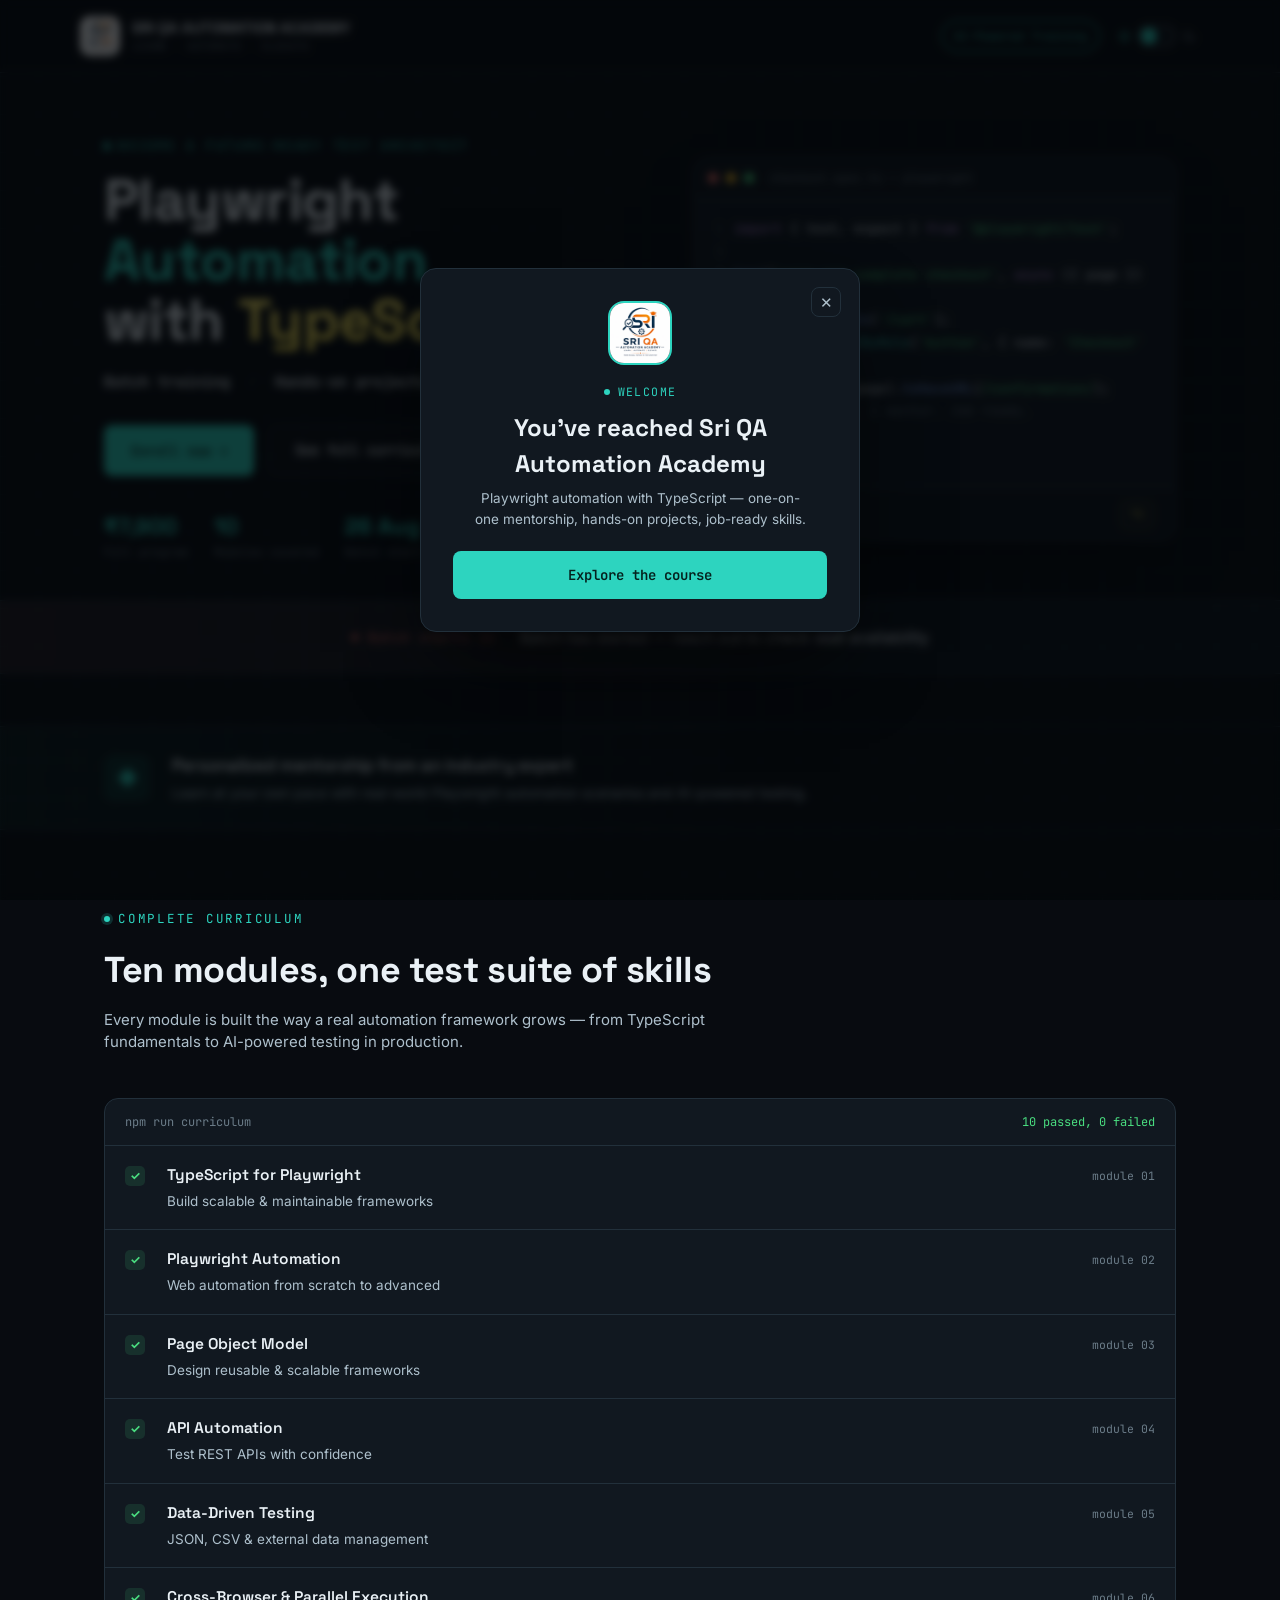
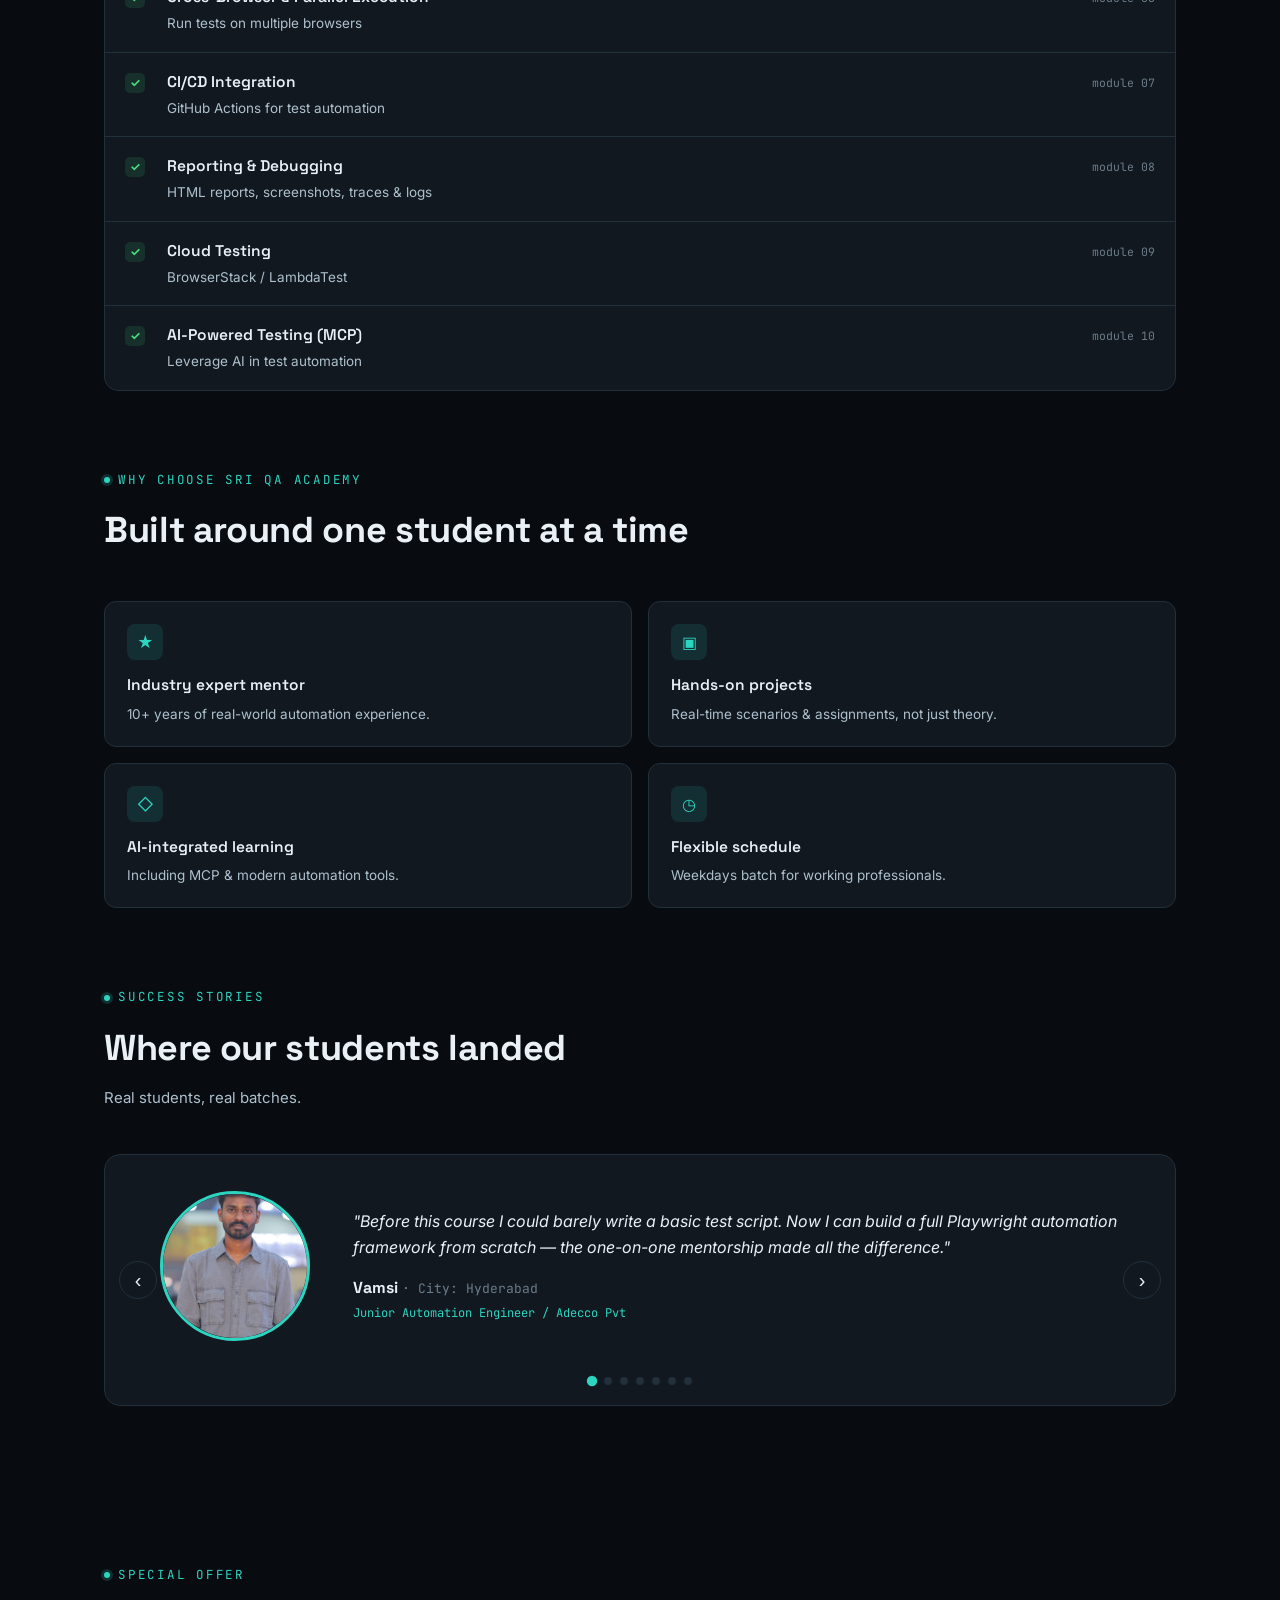
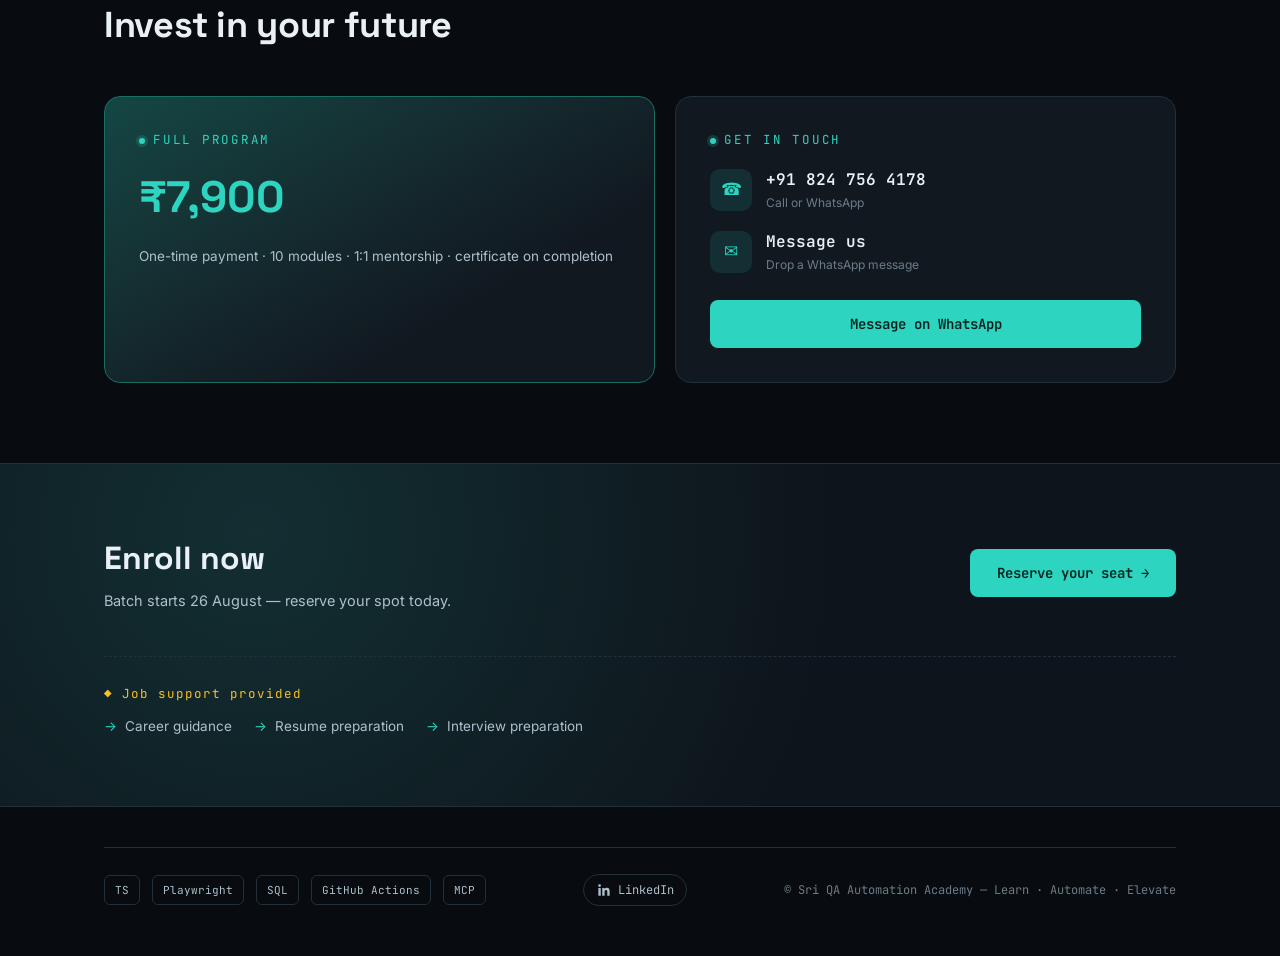
==== index.html @ 0fa4a37f "Add Google Analytics tracking script Added Google Analytics tracking code to index.html." ====
<!DOCTYPE html>
<html lang="en" data-theme="signal">
<head>
  <!-- Google tag (gtag.js) -->
<script async src="https://www.googletagmanager.com/gtag/js?id=AW-18395952386"></script>
<script>
  window.dataLayer = window.dataLayer || [];
  function gtag(){dataLayer.push(arguments);}
  gtag('js', new Date());

  gtag('config', 'AW-18395952386');
</script>
<meta charset="UTF-8">
<meta name="viewport" content="width=device-width, initial-scale=1.0">
<title>Playwright Automation with TypeScript — SRI QA Automation Academy</title>
<link rel="preconnect" href="https://fonts.googleapis.com">
<link rel="preconnect" href="https://fonts.gstatic.com" crossorigin>
<link href="https://fonts.googleapis.com/css2?family=Space+Grotesk:wght@500;600;700&family=Inter:wght@400;500;600;700&family=JetBrains+Mono:wght@400;500;600;700&display=swap" rel="stylesheet">
<link rel="stylesheet" href="style.css">
</head>
<body>

<header>
  <nav class="nav wrap" style="max-width:1120px;padding-left:0;padding-right:0;">
    <div class="brand">
      <img src="SRIQA.jpg" alt="Sri QA Automation Academy" class="brand-mark">
      <div>
        <div class="brand-name">SRI QA AUTOMATION ACADEMY</div>
        <div class="brand-tag">LEARN · AUTOMATE · ELEVATE</div>
      </div>
    </div>
    <div class="nav-right">
      <div class="nav-badges">
        <span class="pill on">AI-Powered Training</span>
      </div>
      <button class="theme-toggle" id="themeToggle" aria-label="Switch to light theme" aria-pressed="false">
        <span class="tt-icon tt-sun" aria-hidden="true">
          <svg width="13" height="13" viewBox="0 0 24 24" fill="none" stroke="currentColor" stroke-width="2" stroke-linecap="round"><circle cx="12" cy="12" r="4"/><path d="M12 2v2M12 20v2M4.9 4.9l1.4 1.4M17.7 17.7l1.4 1.4M2 12h2M20 12h2M4.9 19.1l1.4-1.4M17.7 6.3l1.4-1.4"/></svg>
        </span>
        <span class="tt-track"><span class="tt-knob"></span></span>
        <span class="tt-icon tt-moon" aria-hidden="true">
          <svg width="13" height="13" viewBox="0 0 24 24" fill="none" stroke="currentColor" stroke-width="2" stroke-linecap="round" stroke-linejoin="round"><path d="M21 12.79A9 9 0 1 1 11.21 3 7 7 0 0 0 21 12.79z"/></svg>
        </span>
      </button>
    </div>
  </nav>
</header>

<section class="hero">
  <div class="wrap hero-grid">
    <div class="hero-anim">
      <div class="eyebrow">Become a future-ready test architect</div>
      <h1>
        Playwright<br>
        <span class="l2">Automation</span><br>
        <span class="l3">with <span>TypeScript</span></span>
      </h1>
      <div class="hero-sub">
        <b>Batch training</b><span class="sep">/</span>
        <b>Hands-on projects</b><span class="sep">/</span>
        <b>Job ready skills</b>
      </div>
      <div class="hero-cta">
        <button class="btn btn-primary js-enroll-btn">Enroll now →</button>
        <a href="#curriculum" class="btn btn-ghost">See full curriculum</a>
      </div>
      <div class="trust-row">
        <div><span class="num">₹7,900</span><span class="lbl">Full program</span></div>
        <div><span class="num">10</span><span class="lbl">Modules covered</span></div>
        <div><span class="num">26 Aug</span><span class="lbl">Batch start date</span></div>
      </div>
    </div>

    <div class="terminal terminal-anim">
      <div class="term-bar">
        <span class="dot r"></span><span class="dot y"></span><span class="dot g"></span>
        <span class="term-title">checkout.spec.ts — playwright</span>
      </div>
      <div class="term-body">
<div><span class="ln-num">1</span><span class="c-kw">import</span> { <span class="c-var">test</span>, <span class="c-var">expect</span> } <span class="c-kw">from</span> <span class="c-str">'@playwright/test'</span>;</div>
<div><span class="ln-num">2</span></div>
<div><span class="ln-num">3</span><span class="c-fn">test</span>(<span class="c-str">'user can complete checkout'</span>, <span class="c-kw">async</span> ({ <span class="c-var">page</span> }) <span class="c-kw">=&gt;</span> {</div>
<div><span class="ln-num">4</span>&nbsp;&nbsp;<span class="c-kw">await</span> <span class="c-var">page</span>.<span class="c-fn">goto</span>(<span class="c-str">'/cart'</span>);</div>
<div><span class="ln-num">5</span>&nbsp;&nbsp;<span class="c-kw">await</span> <span class="c-var">page</span>.<span class="c-prop">getByRole</span>(<span class="c-str">'button'</span>, { <span class="c-var">name</span>: <span class="c-str">'Checkout'</span> }).<span class="c-fn">click</span>();</div>
<div><span class="ln-num">6</span>&nbsp;&nbsp;<span class="c-kw">await</span> <span class="c-fn">expect</span>(<span class="c-var">page</span>).<span class="c-fn">toHaveURL</span>(<span class="c-str">/confirmation/</span>);</div>
<div><span class="ln-num">7</span>&nbsp;&nbsp;<span class="c-com">// 10 modules. 1 mentor. Job ready.</span></div>
<div><span class="ln-num">8</span>}<span class="caret"></span></div>
      </div>
      <div class="term-footer">
        <span class="status">3 passed (1.2s)</span>
        <span class="badge-js">TS</span>
      </div>
    </div>
  </div>
</section>

<div class="countdown-strip">
  <div class="wrap countdown-inner">
    <div class="countdown-label">◆ Batch starts in</div>
    <div class="countdown-timer" id="countdownTimer">
      <div class="cd-unit"><span class="cd-num" id="cdDays">00</span><span class="cd-lbl">Days</span></div>
      <span class="cd-colon">:</span>
      <div class="cd-unit"><span class="cd-num" id="cdHours">00</span><span class="cd-lbl">Hours</span></div>
      <span class="cd-colon">:</span>
      <div class="cd-unit"><span class="cd-num" id="cdMinutes">00</span><span class="cd-lbl">Minutes</span></div>
      <span class="cd-colon">:</span>
      <div class="cd-unit"><span class="cd-num" id="cdSeconds">00</span><span class="cd-lbl">Seconds</span></div>
    </div>
  </div>
</div>

<div class="strip">
  <div class="wrap">
    <div class="strip-icon">◆</div>
    <div>
      <h3>Personalized mentorship from an industry expert</h3>
      <p>Learn at your own pace with real-world Playwright automation scenarios and AI-powered testing.</p>
    </div>
  </div>
</div>

<section class="sec" id="curriculum">
  <div class="wrap">
    <div class="sec-head reveal">
      <div class="eyebrow">Complete curriculum</div>
      <h2>Ten modules, one test suite of skills</h2>
      <p>Every module is built the way a real automation framework grows — from TypeScript fundamentals to AI-powered testing in production.</p>
    </div>

    <div class="runner reveal">
      <div class="runner-head">
        <span>npm run curriculum</span>
        <span class="r-pass">10 passed, 0 failed</span>
      </div>

      <div class="reveal-stagger reveal">
      <div class="test-row"><div class="test-check">✓</div><div><div class="test-name">TypeScript for Playwright</div><div class="test-desc">Build scalable & maintainable frameworks</div></div><div class="test-time">module 01</div></div>
      <div class="test-row"><div class="test-check">✓</div><div><div class="test-name">Playwright Automation</div><div class="test-desc">Web automation from scratch to advanced</div></div><div class="test-time">module 02</div></div>
      <div class="test-row"><div class="test-check">✓</div><div><div class="test-name">Page Object Model</div><div class="test-desc">Design reusable & scalable frameworks</div></div><div class="test-time">module 03</div></div>
      <div class="test-row"><div class="test-check">✓</div><div><div class="test-name">API Automation</div><div class="test-desc">Test REST APIs with confidence</div></div><div class="test-time">module 04</div></div>
      <div class="test-row"><div class="test-check">✓</div><div><div class="test-name">Data-Driven Testing</div><div class="test-desc">JSON, CSV & external data management</div></div><div class="test-time">module 05</div></div>
      <div class="test-row"><div class="test-check">✓</div><div><div class="test-name">Cross-Browser & Parallel Execution</div><div class="test-desc">Run tests on multiple browsers</div></div><div class="test-time">module 06</div></div>
      <div class="test-row"><div class="test-check">✓</div><div><div class="test-name">CI/CD Integration</div><div class="test-desc">GitHub Actions for test automation</div></div><div class="test-time">module 07</div></div>
      <div class="test-row"><div class="test-check">✓</div><div><div class="test-name">Reporting & Debugging</div><div class="test-desc">HTML reports, screenshots, traces & logs</div></div><div class="test-time">module 08</div></div>
      <div class="test-row"><div class="test-check">✓</div><div><div class="test-name">Cloud Testing</div><div class="test-desc">BrowserStack / LambdaTest</div></div><div class="test-time">module 09</div></div>
      <div class="test-row"><div class="test-check">✓</div><div><div class="test-name">AI-Powered Testing (MCP)</div><div class="test-desc">Leverage AI in test automation</div></div><div class="test-time">module 10</div></div>
      </div>
    </div>
  </div>
</section>

<section class="sec" style="padding-top:0;">
  <div class="wrap">
    <div class="sec-head reveal">
      <div class="eyebrow">Why choose Sri QA Academy</div>
      <h2>Built around one student at a time</h2>
    </div>
    <div class="feat-grid reveal-stagger reveal">
      <div class="feat-card"><div class="fi">★</div><h4>Industry expert mentor</h4><p>10+ years of real-world automation experience.</p></div>
      <div class="feat-card"><div class="fi">▣</div><h4>Hands-on projects</h4><p>Real-time scenarios &amp; assignments, not just theory.</p></div>
      <div class="feat-card"><div class="fi">◇</div><h4>AI-integrated learning</h4><p>Including MCP &amp; modern automation tools.</p></div>
      <div class="feat-card"><div class="fi">◷</div><h4>Flexible schedule</h4><p>Weekdays batch for working professionals.</p></div>
    </div>
  </div>
</section>

<section class="sec" id="stories" style="padding-top:0;">
  <div class="wrap">
    <div class="sec-head reveal">
      <div class="eyebrow">Success stories</div>
      <h2>Where our students landed</h2>
      <p>Real students, real batches.</p>
    </div>

    <div class="carousel reveal" aria-roledescription="carousel">
      <div class="carousel-track" id="carouselTrack">

        <div class="carousel-slide">
          <div class="story-photo"><img src="student-bala.jpg" alt="Student photo"></div>
          <div class="story-body">
            <p class="story-quote">"Before this course I could barely write a basic test script. Now I can build a full Playwright automation framework from scratch — the one-on-one mentorship made all the difference."</p>
            <div class="story-name">Vamsi <span class="story-loc">· City: Hyderabad</span></div>
            <div class="story-role">Junior Automation Engineer / Adecco Pvt</div>
          </div>
        </div>

        <div class="carousel-slide">
          <div class="story-photo"><img src="student-2.jpg" alt="Student photo"></div>
          <div class="story-body">
            <p class="story-quote">"I came in with zero coding background and was honestly nervous. The hands-on projects and constant feedback helped me actually understand automation, not just memorize syntax."</p>
            <div class="story-name">Indu Priya <span class="story-loc">· City: Suryapet</span></div>
            <div class="story-role">SQL Developer / Infosys</div>
          </div>
        </div>

        <div class="carousel-slide">
          <div class="story-photo"><img src="student.Ganesh.jpeg" alt="Student photo"></div>
          <div class="story-body">
            <p class="story-quote">"The mock interviews and resume feedback gave me the confidence to actually apply for QA roles. I finally felt ready to talk about automation in an interview."</p>
            <div class="story-name">Ganesh <span class="story-loc">· City: Hyderabad</span></div>
            <div class="story-role">Test Engineer / Wipro</div>
          </div>
        </div>

         <div class="carousel-slide">
          <div class="story-photo"><img src="Abhi.jpeg" alt="Student photo"></div>
          <div class="story-body">
            <p class="story-quote">"I was switching careers from manual testing and honestly didn't know if I could pick up coding. Twelve — sorry, ten weeks later I was writing my own Playwright test suites from scratch"</p>
            <div class="story-name">Abhishake<span class="story-loc">· City: Hyderabad</span></div>
            <div class="story-role">Associate Engineer / Cognizant</div>
          </div>
        </div>

        <div class="carousel-slide">
          <div class="story-photo"><img src="sruthi-new.jpeg" alt="Student photo"></div>
          <div class="story-body">
            <p class="story-quote">"Even though it's a batch, it never felt crowded. Every question I had during class got answered properly before we moved on."</p>
            <div class="story-name">Sruthi <span class="story-loc">· City: Khammam</span></div>
            <div class="story-role">AI Engineer / Infosys</div>
          </div>
        </div>

        <div class="carousel-slide">
          <div class="story-photo"><img src="student-sai.jpg" alt="Student photo"></div>
          <div class="story-body">
            <p class="story-quote">"The TypeScript and API automation modules were exactly what I needed. Having direct access to a mentor who'd actually worked in the industry made this worth every rupee."</p>
            <div class="story-name">Sai Ram Reddy <span class="story-loc">· City: Hyderabad</span></div>
            <div class="story-role">QA Engineer / Rezolve.ai</div>
          </div>
        </div>

        <div class="carousel-slide">
          <div class="story-photo"><img src="student-navaz.jpg" alt="Student photo"></div>
          <div class="story-body">
            <p class="story-quote">"I loved how personal the training felt. Real projects, real feedback, and a mentor who explained the 'why' behind every automation pattern — not just the 'how'."</p>
            <div class="story-name">Navaz Ahmed <span class="story-loc">· City: Khammam</span></div>
            <div class="story-role">Test Engineer / Wipro</div>
          </div>
        </div>

      </div>

      <button class="carousel-arrow carousel-prev" id="carouselPrev" aria-label="Previous story">‹</button>
      <button class="carousel-arrow carousel-next" id="carouselNext" aria-label="Next story">›</button>

      <div class="carousel-dots" id="carouselDots"></div>
    </div>
  </div>
</section>

<section class="sec" id="enroll">
  <div class="wrap">
    <div class="sec-head reveal">
      <div class="eyebrow">Special offer</div>
      <h2>Invest in your future</h2>
    </div>
    <div class="price-wrap reveal">
      <div class="price-card price-card-flat">
        <div class="eyebrow" style="margin-bottom:0;">Full program</div>
        <div class="price-tag">
          <span class="price-new">₹7,900</span>
        </div>
        <p class="foot">One-time payment · 10 modules · 1:1 mentorship · certificate on completion</p>
      </div>
      <div class="contact-card">
        <div>
          <div class="eyebrow" style="margin-bottom:0;">Get in touch</div>
          <div class="contact-line">
            <div class="contact-ic">☎</div>
            <div><div class="num">+91 824 756 4178</div><div class="cap">Call or WhatsApp</div></div>
          </div>
          <div class="contact-line">
            <div class="contact-ic">✉</div>
            <div><div class="num">Message us</div><div class="cap">Drop a WhatsApp message</div></div>
          </div>
        </div>
        <button class="btn btn-primary js-whatsapp-direct" style="margin-top:26px;justify-content:center;">Message on WhatsApp</button>
      </div>
    </div>
  </div>
</section>

<div class="cta-band">
  <div class="wrap">
    <div class="cta-inner">
      <div>
        <h2>Enroll now</h2>
        <p>Batch starts 26 August — reserve your spot today.</p>
      </div>
      <button class="btn btn-primary js-whatsapp-direct">Reserve your seat →</button>
    </div>
    <div class="job-support">
      <div>
        <div class="jhead">◆ Job support provided</div>
        <ul>
          <li>Career guidance</li>
          <li>Resume preparation</li>
          <li>Interview preparation</li>
        </ul>
      </div>
    </div>
  </div>
</div>

<footer>
  <div class="wrap">
    <div class="foot-row">
      <div class="tech-strip">
        <span class="tech-chip">TS</span>
        <span class="tech-chip">Playwright</span>
        <span class="tech-chip">SQL</span>
        <span class="tech-chip">GitHub Actions</span>
        <span class="tech-chip">MCP</span>
      </div>
      <a class="social-link" href="https://www.linkedin.com/in/sri-automation-academy-94047b396/" target="_blank" rel="noopener" aria-label="Sri QA Automation Academy on LinkedIn">
        <svg width="16" height="16" viewBox="0 0 24 24" fill="currentColor"><path d="M20.45 20.45h-3.55v-5.57c0-1.33-.02-3.03-1.85-3.03-1.85 0-2.14 1.44-2.14 2.94v5.66H9.36V9h3.41v1.56h.05c.48-.9 1.64-1.85 3.37-1.85 3.6 0 4.27 2.37 4.27 5.46v6.28zM5.34 7.43a2.06 2.06 0 1 1 0-4.12 2.06 2.06 0 0 1 0 4.12zM7.12 20.45H3.56V9h3.56v11.45z"/></svg>
        <span>LinkedIn</span>
      </a>
      <div class="copyright">© Sri QA Automation Academy — Learn · Automate · Elevate</div>
    </div>
  </div>
</footer>

<!-- Welcome Popup -->
<div class="modal-overlay" id="welcomeModal">
  <div class="modal-card welcome-card">
    <button class="modal-close" id="welcomeClose" aria-label="Close">✕</button>
    <img src="SRIQA.jpg" alt="Sri QA Automation Academy" class="welcome-logo">
    <div class="modal-eyebrow" style="justify-content:center;">Welcome</div>
    <h3>You've reached Sri QA Automation Academy</h3>
    <p class="modal-sub" style="text-align:center;">Playwright automation with TypeScript — one-on-one mentorship, hands-on projects, job-ready skills.</p>
    <button class="btn btn-primary" id="welcomeExplore" style="width:100%;justify-content:center;">Explore the course</button>
  </div>
</div>

<!-- Enroll Modal -->
<div class="modal-overlay" id="enrollModal">
  <div class="modal-card">
    <button class="modal-close" id="modalClose" aria-label="Close">✕</button>

    <div class="form-state" id="formState">
      <div class="modal-eyebrow">Reserve your seat</div>
      <h3>Enroll now</h3>
      <p class="modal-sub">Fill this in and we'll open WhatsApp with your details ready to send.</p>

      <form id="enrollForm" novalidate>
        <div class="field">
          <label for="f-name">Full name</label>
          <input type="text" id="f-name" placeholder="e.g. Priya Sharma" autocomplete="name">
          <div class="err-msg" id="err-name"></div>
        </div>
        <div class="field">
          <label for="f-mobile">Mobile number</label>
          <input type="tel" id="f-mobile" placeholder="10-digit mobile number" autocomplete="tel">
          <div class="err-msg" id="err-mobile"></div>
        </div>
        <div class="field">
          <label for="f-email">Email address</label>
          <input type="email" id="f-email" placeholder="you@example.com" autocomplete="email">
          <div class="err-msg" id="err-email"></div>
        </div>

        <button type="submit" class="btn btn-primary modal-submit">Continue to WhatsApp →</button>
        <div class="modal-note">
          <svg width="14" height="14" viewBox="0 0 24 24" fill="none" stroke="currentColor" stroke-width="2"><path d="M12 2a10 10 0 1 0 0 20 10 10 0 0 0 0-20z"/><path d="M12 8v4l3 3"/></svg>
          Opens WhatsApp with your details pre-filled — you just tap send.
        </div>
      </form>
    </div>

    <div class="modal-success" id="successState">
      <div class="check-circle">✓</div>
      <h3>Almost there</h3>
      <p>WhatsApp should now be open with your enrollment message ready. Just tap <strong>Send</strong> to reach the academy.</p>
      <button class="btn btn-ghost" id="successClose" style="width:100%;justify-content:center;">Close</button>
    </div>
  </div>
</div>

<script src="script.js"></script>

</body>
</html>
---- style.css ----
:root{
    --bg-0:#080B10; --bg-1:#0E141B; --bg-2:#141B24; --panel:#111820; --line:#22303B;
    --teal:#2DD4BF; --teal-dim:#1A6E63; --amber:#FBBF24; --js:#F0DB4F; --ts:#3178C6;
    --coral:#F87167; --pass:#4ADE80;
    --text-0:#EAF1F6; --text-1:#AEC0CC; --text-2:#6B7C88;
    --mono:'JetBrains Mono', monospace; --disp:'Space Grotesk', sans-serif; --body:'Inter', sans-serif;
    /* status colors used as body text — themes can override for contrast */
    --status-pass:#4ADE80; --status-amber:#FBBF24;
    /* the code terminal always stays a real dark editor, independent of page theme */
    --term-bg:#111820; --term-bg-2:#0E141B; --term-line:#22303B; --term-text:#EAF1F6; --term-text-dim:#6B7C88;
  }

  /* ---- theme variants ---- */
  [data-theme="daylight"]{
    --bg-0:#F6F7F9; --bg-1:#EDEFF2; --bg-2:#E4E7EB; --panel:#FFFFFF; --line:#DDE1E6;
    --text-0:#12181F; --text-1:#4B5763; --text-2:#8A96A1;
    --teal:#0F7A4E; --teal-dim:#0B5C3B;
    --status-pass:#15803D; --status-amber:#B45309;
  }
  *{margin:0;padding:0;box-sizing:border-box;}
  html{scroll-behavior:smooth;}
  body{background:var(--bg-0); color:var(--text-0); font-family:var(--body); line-height:1.5; overflow-x:hidden;}
  body::before{
    content:''; position:fixed; inset:0;
    background-image:linear-gradient(color-mix(in srgb, var(--teal) 5%, transparent) 1px, transparent 1px), linear-gradient(90deg, color-mix(in srgb, var(--teal) 5%, transparent) 1px, transparent 1px);
    background-size:38px 38px; pointer-events:none; z-index:0;
  }
  a{color:inherit;text-decoration:none;}
  .wrap{max-width:1120px;margin:0 auto;padding:0 24px;position:relative;z-index:1;}
  section{position:relative;z-index:1;}

  .eyebrow{font-family:var(--mono);font-size:12.5px;letter-spacing:0.14em;text-transform:uppercase;color:var(--teal);display:flex;align-items:center;gap:8px;margin-bottom:14px;}
  .eyebrow::before{content:'';width:6px;height:6px;border-radius:50%;background:var(--teal);box-shadow:0 0 0 3px color-mix(in srgb, var(--teal) 18%, transparent);}

  .btn{display:inline-flex;align-items:center;gap:10px;font-family:var(--mono);font-weight:600;font-size:14px;padding:14px 26px;border-radius:8px;cursor:pointer;border:1px solid transparent;transition:transform .18s cubic-bezier(.2,.8,.2,1), box-shadow .18s ease, background .18s ease;}
  .btn:hover{transform:translateY(-3px);}
  .btn:active{transform:translateY(-1px) scale(.98);}
  .btn-primary{background:var(--teal);color:#04211D;}
  .btn-primary:hover{box-shadow:0 10px 28px -6px color-mix(in srgb, var(--teal) 55%, transparent);}
  .btn-ghost{border:1px solid var(--line);color:var(--text-0);background:rgba(255,255,255,0.02);}
  .btn-ghost:hover{border-color:var(--teal);}

  /* header */
  header{position:sticky;top:0;z-index:50;background:color-mix(in srgb, var(--bg-0) 96%, transparent);backdrop-filter:blur(10px);border-bottom:1px solid var(--line);}
  .nav{display:flex;align-items:center;justify-content:space-between;padding:16px 24px;}
  .brand{display:flex;align-items:center;gap:12px;}
  .brand-mark{width:40px;height:40px;border-radius:10px;object-fit:cover;flex-shrink:0;}
  .brand-name{font-family:var(--disp);font-weight:700;font-size:15px;}
  .brand-tag{font-family:var(--mono);font-size:10.5px;color:var(--text-2);letter-spacing:0.08em;}
  .nav-right{display:flex;align-items:center;gap:14px;}
  .nav-badges{display:flex;gap:10px;}
  .pill{font-family:var(--mono);font-size:11px;padding:7px 12px;border-radius:100px;border:1px solid var(--line);color:var(--text-1);white-space:nowrap;}
  .pill.on{border-color:var(--teal); color:var(--teal);}
  @media (max-width:720px){ .nav-badges{display:none;} }

  .theme-toggle{display:flex;align-items:center;gap:7px;background:transparent;border:none;cursor:pointer;padding:4px;}
  .tt-icon{display:flex;color:var(--text-2);transition:color .2s ease;}
  .tt-track{width:38px;height:22px;border-radius:100px;background:var(--bg-1);border:1.5px solid color-mix(in srgb, var(--text-1) 45%, transparent);position:relative;transition:background .25s ease, border-color .25s ease;}
  .tt-knob{position:absolute;top:2px;left:2px;width:16px;height:16px;border-radius:50%;background:var(--teal);transition:transform .25s cubic-bezier(.2,.8,.2,1), background .25s ease;}
  .theme-toggle[aria-pressed="true"] .tt-knob{transform:translateX(16px);}
  .theme-toggle[aria-pressed="true"] .tt-moon{color:var(--teal);}
  .theme-toggle[aria-pressed="false"] .tt-sun{color:var(--teal);}
  .theme-toggle:hover .tt-track{border-color:var(--teal);}

  /* hero */
  .hero{padding:64px 0 40px;}
  .hero-grid{display:grid;grid-template-columns:1.05fr 0.95fr;gap:56px;align-items:center;}
  @media (max-width:900px){ .hero-grid{grid-template-columns:1fr;} }
  .hero h1{font-family:var(--disp);font-weight:700;font-size:clamp(38px,5.2vw,58px);line-height:1.04;letter-spacing:-0.01em;}
  .hero h1 .l2{color:var(--teal);}
  .hero h1 .l3{display:inline-flex;align-items:center;gap:14px;}
  .hero h1 .l3 span{background:linear-gradient(180deg,#FCE96A,var(--js));-webkit-background-clip:text;background-clip:text;color:transparent;}
  .hero-sub{margin-top:20px;color:var(--text-1);font-size:15px;display:flex;flex-wrap:wrap;gap:10px 18px;font-family:var(--mono);}
  .hero-sub b{color:var(--text-0);font-weight:600;}
  .hero-sub .sep{color:var(--line);}
  .hero-cta{display:flex;gap:14px;margin-top:32px;flex-wrap:wrap;}
  .trust-row{margin-top:34px;display:flex;gap:26px;flex-wrap:wrap;}
  .trust-row div{display:flex;flex-direction:column;}
  .trust-row .num{font-family:var(--disp);font-weight:700;font-size:22px;color:var(--teal);}
  .trust-row .lbl{font-size:11.5px;color:var(--text-2);font-family:var(--mono);}

  /* entrance animation for hero */
  .hero-anim > *{opacity:0;transform:translateY(18px);animation:heroIn .7s cubic-bezier(.2,.7,.2,1) forwards;}
  .hero-anim .eyebrow{animation-delay:.05s;}
  .hero-anim h1{animation-delay:.15s;}
  .hero-anim .hero-sub{animation-delay:.3s;}
  .hero-anim .hero-cta{animation-delay:.42s;}
  .hero-anim .trust-row{animation-delay:.55s;}
  @keyframes heroIn{to{opacity:1;transform:translateY(0);}}
  .terminal-anim{opacity:0;transform:translateY(24px) scale(.98);animation:heroIn .8s .3s cubic-bezier(.2,.7,.2,1) forwards;}

  /* terminal */
  .terminal{background:var(--term-bg);border:1px solid var(--term-line);border-radius:14px;overflow:hidden;box-shadow:0 30px 60px -20px rgba(0,0,0,0.6);transition:transform .3s ease, box-shadow .3s ease;}
  .terminal:hover{transform:translateY(-4px);box-shadow:0 40px 70px -20px rgba(0,0,0,0.7);}
  .term-bar{display:flex;align-items:center;gap:8px;padding:11px 14px;background:var(--term-bg-2);border-bottom:1px solid var(--term-line);}
  .term-bar .dot{width:10px;height:10px;border-radius:50%;}
  .dot.r{background:#F87167;} .dot.y{background:#FBBF24;} .dot.g{background:#4ADE80;}
  .term-title{margin-left:8px;font-family:var(--mono);font-size:11.5px;color:var(--term-text-dim);}
  .term-body{padding:20px 22px;font-family:var(--mono);font-size:13px;line-height:1.75;min-height:290px;color:var(--term-text);}
  .term-body .ln-num{color:#3A4854; width:18px; display:inline-block;}
  .c-kw{color:#C792EA;} .c-fn{color:#82AAFF;} .c-str{color:#4ADE80;} .c-com{color:#5C6E7A;} .c-var{color:#EAF1F6;} .c-prop{color:#2DD4BF;}
  .caret{display:inline-block;width:7px;height:15px;background:var(--teal);animation:blink 1s steps(1) infinite;vertical-align:middle;}
  @keyframes blink{50%{opacity:0;}}
  .term-footer{border-top:1px solid var(--term-line);padding:12px 22px;display:flex;align-items:center;justify-content:space-between;background:var(--term-bg-2);}
  .term-footer .status{font-family:var(--mono);font-size:12px;color:var(--pass);display:flex;align-items:center;gap:8px;}
  .term-footer .status::before{content:'✓';font-weight:700;}
  .term-footer .badge-js{font-family:var(--mono);font-size:11px;color:var(--js);border:1px solid rgba(240,219,79,0.35);padding:4px 8px;border-radius:6px;}

  /* countdown banner */
  .countdown-strip{
    border-top:1px solid var(--line);border-bottom:1px solid var(--line);
    background:linear-gradient(90deg, color-mix(in srgb, var(--coral) 8%, transparent), transparent 70%), var(--bg-1);
    padding:24px 0;
  }
  .countdown-inner{display:flex;align-items:center;justify-content:center;gap:24px;flex-wrap:wrap;}
  .countdown-label{font-family:var(--mono);font-size:13px;color:var(--coral);letter-spacing:0.04em;white-space:nowrap;}
  .countdown-timer{display:flex;align-items:center;gap:10px;}
  .cd-unit{display:flex;flex-direction:column;align-items:center;min-width:46px;}
  .cd-num{font-family:var(--disp);font-weight:700;font-size:24px;color:var(--text-0);font-variant-numeric:tabular-nums;}
  .cd-lbl{font-family:var(--mono);font-size:9.5px;color:var(--text-2);text-transform:uppercase;letter-spacing:0.06em;margin-top:2px;}
  .cd-colon{font-family:var(--disp);font-weight:700;font-size:22px;color:var(--text-2);margin-top:-14px;}
  .countdown-cta{white-space:nowrap;padding:11px 20px;font-size:13px;}
  @media (max-width:760px){
    .countdown-inner{justify-content:center;text-align:center;}
    .countdown-cta{width:100%;justify-content:center;}
  }

  .strip{margin:52px 0 0;border-top:1px solid var(--line);border-bottom:1px solid var(--line);background:linear-gradient(90deg, color-mix(in srgb, var(--teal) 7%, transparent), transparent 60%);padding:26px 0;}
  .strip .wrap{display:flex;align-items:center;gap:22px;flex-wrap:wrap;}
  .strip-icon{width:46px;height:46px;border-radius:10px;flex-shrink:0;background:color-mix(in srgb, var(--teal) 12%, transparent);display:flex;align-items:center;justify-content:center;color:var(--teal);font-size:20px;}
  .strip h3{font-family:var(--disp);font-size:17px;font-weight:600;}
  .strip p{color:var(--text-1);font-size:14px;margin-top:3px;}

  .sec{padding:80px 0;}
  .sec-head{max-width:640px;margin-bottom:44px;}
  .sec-head h2{font-family:var(--disp);font-weight:700;font-size:clamp(28px,3.4vw,36px);letter-spacing:-0.01em;}
  .sec-head p{color:var(--text-1);margin-top:12px;font-size:15px;}

  .runner{border:1px solid var(--line);border-radius:14px;background:var(--panel);overflow:hidden;}
  .runner-head{display:flex;justify-content:space-between;align-items:center;padding:14px 20px;border-bottom:1px solid var(--line);font-family:var(--mono);font-size:12px;color:var(--text-2);}
  .runner-head .r-pass{color:var(--status-pass);}
  .test-row{display:grid;grid-template-columns:26px 1fr auto;gap:16px;align-items:start;padding:18px 20px;border-bottom:1px solid var(--line);transition:background .15s ease, padding-left .15s ease;}
  .test-row:last-child{border-bottom:none;}
  .test-row:hover{background:color-mix(in srgb, var(--teal) 4.5%, transparent);padding-left:26px;}
  .test-check{width:20px;height:20px;border-radius:5px;background:rgba(74,222,128,0.12);color:var(--pass);display:flex;align-items:center;justify-content:center;font-size:12px;font-weight:700;margin-top:2px;}
  .test-name{font-family:var(--disp);font-weight:600;font-size:15.5px;}
  .test-desc{color:var(--text-1);font-size:13.5px;margin-top:4px;}
  .test-time{font-family:var(--mono);font-size:11.5px;color:var(--text-2);white-space:nowrap;padding-top:3px;}

  .batch-grid{display:grid;grid-template-columns:repeat(3,1fr);gap:18px;}
  @media (max-width:800px){.batch-grid{grid-template-columns:1fr;}}
  .batch-card{border:1px solid var(--line);border-radius:14px;padding:26px 24px;background:var(--panel);transition:transform .25s ease, border-color .25s ease;}
  .batch-card:hover{transform:translateY(-4px);border-color:var(--teal-dim);}
  .batch-card.highlight{border-color:var(--teal);background:linear-gradient(160deg, color-mix(in srgb, var(--teal) 9%, transparent), var(--panel) 60%);}
  .batch-card .big{font-family:var(--disp);font-weight:700;font-size:34px;color:var(--teal);}
  .batch-card .lbl{font-family:var(--mono);font-size:12px;color:var(--text-2);margin-top:6px;letter-spacing:0.04em;text-transform:uppercase;}
  .batch-card .sub{color:var(--text-1);font-size:13.5px;margin-top:10px;}

  .feat-grid{display:grid;grid-template-columns:repeat(2,1fr);gap:16px;}
  @media (max-width:560px){.feat-grid{grid-template-columns:1fr;}}

  /* success story carousel */
  .carousel{position:relative;border:1px solid var(--line);border-radius:16px;background:var(--panel);overflow:hidden;}
  .carousel-track{display:flex;transition:transform .5s cubic-bezier(.2,.8,.2,1);}
  .carousel-slide{flex:0 0 100%;display:grid;grid-template-columns:180px 1fr;gap:28px;align-items:center;padding:36px 40px;}
  @media (max-width:640px){.carousel-slide{grid-template-columns:1fr;text-align:center;padding:28px 24px;}}
  .story-photo{width:150px;height:150px;border-radius:50%;overflow:hidden;border:3px solid var(--teal);margin:0 auto;flex-shrink:0;}
  @media (max-width:640px){.story-photo{width:120px;height:120px;}}
  .story-photo img{width:100%;height:100%;object-fit:cover;display:block;}
  .story-quote{font-family:var(--body);font-size:16px;color:var(--text-0);line-height:1.6;font-style:italic;}
  .story-name{font-family:var(--disp);font-weight:700;font-size:16px;margin-top:16px;color:var(--text-0);}
  .story-loc{font-family:var(--mono);font-weight:400;font-size:13px;color:var(--text-2);}
  .story-role{font-family:var(--mono);font-size:12px;color:var(--teal);margin-top:4px;}

  /* text-only testimonial slide (no photo) */
  .carousel-slide.no-photo{grid-template-columns:1fr;justify-content:center;text-align:center;padding:44px 60px;}
  @media (max-width:640px){.carousel-slide.no-photo{padding:32px 24px;}}
  .carousel-slide.no-photo .story-body{max-width:520px;margin:0 auto;}
  .story-quote-mark{font-family:var(--disp);font-size:44px;line-height:1;color:var(--teal);opacity:0.35;margin-bottom:4px;}

  .carousel-arrow{
    position:absolute;top:50%;transform:translateY(-50%);
    width:38px;height:38px;border-radius:50%;
    background:var(--panel);border:1px solid var(--line);color:var(--text-0);
    font-size:20px;line-height:1;cursor:pointer;
    display:flex;align-items:center;justify-content:center;
    transition:border-color .2s ease, transform .2s ease;
    z-index:2;
  }
  .carousel-arrow:hover{border-color:var(--teal);transform:translateY(-50%) scale(1.08);}
  .carousel-prev{left:14px;}
  .carousel-next{right:14px;}
  @media (max-width:640px){.carousel-arrow{width:32px;height:32px;font-size:17px;}}

  .carousel-dots{display:flex;justify-content:center;gap:8px;padding:0 0 20px;}
  .carousel-dot{width:8px;height:8px;border-radius:50%;background:var(--line);border:none;cursor:pointer;padding:0;transition:background .2s ease, transform .2s ease;}
  .carousel-dot.active{background:var(--teal);transform:scale(1.3);}
  .feat-card{border:1px solid var(--line);border-radius:12px;padding:22px;background:var(--panel);transition:transform .25s ease, box-shadow .25s ease;}
  .feat-card:hover{transform:translateY(-4px);box-shadow:0 16px 30px -12px rgba(0,0,0,0.5);}
  .feat-card .fi{width:36px;height:36px;border-radius:8px;background:color-mix(in srgb, var(--teal) 12%, transparent);color:var(--teal);display:flex;align-items:center;justify-content:center;margin-bottom:14px;font-size:16px;}
  .feat-card h4{font-family:var(--disp);font-weight:600;font-size:15.5px;}
  .feat-card p{color:var(--text-1);font-size:13.5px;margin-top:6px;}

  .price-wrap{display:grid;grid-template-columns:1.1fr 1fr;gap:20px;}
  @media (max-width:820px){.price-wrap{grid-template-columns:1fr;}}
  .price-card{border-radius:16px;padding:34px;background:linear-gradient(150deg,color-mix(in srgb, var(--teal) 30%, var(--bg-0)),var(--panel) 70%);border:1px solid var(--teal-dim);position:relative;overflow:hidden;}
  .price-card::after{content:'SAVE ₹10,000';position:absolute;top:22px;right:-38px;background:var(--coral);color:#fff;font-family:var(--mono);font-weight:700;font-size:11px;letter-spacing:0.05em;padding:6px 46px;transform:rotate(40deg);}
  .price-card-flat::after{content:none;}
  .price-tag{display:flex;align-items:baseline;gap:14px;margin-top:14px;}
  .price-old{font-family:var(--mono);font-size:20px;color:var(--text-2);text-decoration:line-through;}
  .price-new{font-family:var(--disp);font-weight:700;font-size:44px;color:var(--teal);}
  .price-card p.foot{color:var(--text-1);font-size:13.5px;margin-top:16px;}

  .contact-card{border-radius:16px;padding:34px;background:var(--panel);border:1px solid var(--line);display:flex;flex-direction:column;justify-content:space-between;}
  .contact-line{display:flex;align-items:center;gap:14px;margin-top:18px;}
  .contact-ic{width:42px;height:42px;border-radius:10px;flex-shrink:0;background:color-mix(in srgb, var(--teal) 12%, transparent);color:var(--teal);display:flex;align-items:center;justify-content:center;font-size:17px;}
  .contact-line .num{font-family:var(--mono);font-weight:600;font-size:16px;}
  .contact-line .cap{color:var(--text-2);font-size:12px;margin-top:2px;}

  .cta-band{background:radial-gradient(circle at 20% 20%, color-mix(in srgb, var(--teal) 14%, transparent), transparent 55%), var(--bg-1);border-top:1px solid var(--line);border-bottom:1px solid var(--line);padding:70px 0;}
  .cta-inner{display:flex;justify-content:space-between;align-items:center;gap:30px;flex-wrap:wrap;}
  .cta-inner h2{font-family:var(--disp);font-weight:700;font-size:clamp(24px,3vw,32px);}
  .cta-inner p{color:var(--text-1);margin-top:8px;font-size:14.5px;}
  .job-support{margin-top:44px;display:flex;gap:28px;flex-wrap:wrap;border-top:1px dashed var(--line);padding-top:28px;}
  .job-support .jhead{font-family:var(--mono);color:var(--status-amber);font-size:12.5px;letter-spacing:0.08em;display:flex;align-items:center;gap:8px;}
  .job-support ul{list-style:none;display:flex;gap:22px;flex-wrap:wrap;margin-top:12px;}
  .job-support li{font-size:13.5px;color:var(--text-1);display:flex;align-items:center;gap:8px;}
  .job-support li::before{content:'→';color:var(--teal);}

  footer{padding:40px 0 50px;}
  .foot-row{display:flex;justify-content:space-between;align-items:center;flex-wrap:wrap;gap:18px;border-top:1px solid var(--line);padding-top:26px;}
  .tech-strip{display:flex;gap:12px;flex-wrap:wrap;}
  .tech-chip{font-family:var(--mono);font-size:11px;color:var(--text-1);border:1px solid var(--line);padding:6px 10px;border-radius:6px;}
  .copyright{color:var(--text-2);font-size:12px;font-family:var(--mono);}
  .social-link{display:flex;align-items:center;gap:6px;font-family:var(--mono);font-size:12px;color:var(--text-1);border:1px solid var(--line);padding:6px 12px;border-radius:100px;transition:border-color .2s ease, color .2s ease;}
  .social-link:hover{border-color:var(--teal);color:var(--teal);}

  .reveal{opacity:0;transform:translateY(20px);transition:opacity .7s cubic-bezier(.2,.7,.2,1), transform .7s cubic-bezier(.2,.7,.2,1);}
  .reveal.show{opacity:1;transform:translateY(0);}
  .reveal-stagger.show > *{animation:stagIn .6s cubic-bezier(.2,.7,.2,1) forwards;}
  .reveal-stagger > *{opacity:0;transform:translateY(14px);}
  .reveal-stagger.show > *:nth-child(1){animation-delay:.02s;}
  .reveal-stagger.show > *:nth-child(2){animation-delay:.08s;}
  .reveal-stagger.show > *:nth-child(3){animation-delay:.14s;}
  .reveal-stagger.show > *:nth-child(4){animation-delay:.20s;}
  .reveal-stagger.show > *:nth-child(5){animation-delay:.26s;}
  .reveal-stagger.show > *:nth-child(6){animation-delay:.32s;}
  .reveal-stagger.show > *:nth-child(7){animation-delay:.38s;}
  .reveal-stagger.show > *:nth-child(8){animation-delay:.44s;}
  .reveal-stagger.show > *:nth-child(9){animation-delay:.50s;}
  .reveal-stagger.show > *:nth-child(10){animation-delay:.56s;}
  .reveal-stagger.show > *:nth-child(11){animation-delay:.62s;}
  .reveal-stagger.show > *:nth-child(12){animation-delay:.68s;}
  @keyframes stagIn{to{opacity:1;transform:translateY(0);}}

  :focus-visible{outline:2px solid var(--teal); outline-offset:2px;}

  /* ---------------- Enroll Modal ---------------- */
  .modal-overlay{
    position:fixed;inset:0;z-index:100;
    background:rgba(4,6,9,0.72);
    backdrop-filter:blur(4px);
    display:flex;align-items:center;justify-content:center;
    padding:20px;
    opacity:0;pointer-events:none;
    transition:opacity .25s ease;
  }
  .modal-overlay.open{opacity:1;pointer-events:auto;}
  .modal-card{
    width:100%;max-width:440px;
    background:var(--panel);
    border:1px solid var(--line);
    border-radius:16px;
    padding:32px;
    position:relative;
    transform:translateY(20px) scale(.96);
    opacity:0;
    transition:transform .3s cubic-bezier(.2,.8,.2,1), opacity .3s ease;
    box-shadow:0 40px 80px -20px rgba(0,0,0,0.7);
  }
  .modal-overlay.open .modal-card{transform:translateY(0) scale(1);opacity:1;}
  .modal-close{
    position:absolute;top:18px;right:18px;
    width:30px;height:30px;border-radius:8px;
    border:1px solid var(--line);
    background:transparent;color:var(--text-1);
    display:flex;align-items:center;justify-content:center;
    cursor:pointer;font-size:15px;line-height:1;
    transition:border-color .2s ease, color .2s ease, transform .2s ease;
  }
  .modal-close:hover{border-color:var(--coral);color:var(--coral);transform:rotate(90deg);}
  .modal-eyebrow{font-family:var(--mono);font-size:11.5px;letter-spacing:0.12em;text-transform:uppercase;color:var(--teal);display:flex;align-items:center;gap:8px;}

  /* welcome popup */
  .welcome-card{text-align:center;}
  .welcome-logo{
    width:64px;height:64px;border-radius:16px;object-fit:cover;
    margin:0 auto 18px;display:block;
    border:2px solid var(--teal);
    animation:welcomePop .5s cubic-bezier(.2,.8,.2,1);
  }
  @keyframes welcomePop{0%{transform:scale(0.4) rotate(-8deg);opacity:0;}70%{transform:scale(1.08) rotate(2deg);}100%{transform:scale(1) rotate(0);opacity:1;}}
  .welcome-card h3{margin-top:6px;}
  .welcome-card .modal-sub{margin-left:auto;margin-right:auto;max-width:340px;}
  .modal-eyebrow::before{content:'';width:6px;height:6px;border-radius:50%;background:var(--teal);}
  .modal-card h3{font-family:var(--disp);font-weight:700;font-size:24px;margin-top:10px;}
  .modal-card p.modal-sub{color:var(--text-1);font-size:13.5px;margin-top:6px;margin-bottom:22px;}

  .field{margin-bottom:16px;}
  .field label{display:block;font-family:var(--mono);font-size:11.5px;color:var(--text-2);letter-spacing:0.04em;text-transform:uppercase;margin-bottom:8px;}
  .field input{
    width:100%;
    background:var(--bg-1);
    border:1px solid var(--line);
    border-radius:8px;
    padding:12px 14px;
    color:var(--text-0);
    font-family:var(--body);
    font-size:14.5px;
    transition:border-color .2s ease, box-shadow .2s ease;
  }
  .field input::placeholder{color:var(--text-2);}
  .field input:focus{outline:none;border-color:var(--teal);box-shadow:0 0 0 3px color-mix(in srgb, var(--teal) 15%, transparent);}
  .field input.err{border-color:var(--coral);}
  .field .err-msg{font-size:11.5px;color:var(--coral);margin-top:6px;font-family:var(--mono);min-height:14px;}

  .modal-submit{
    width:100%;justify-content:center;margin-top:6px;
  }
  .modal-note{
    display:flex;align-items:center;gap:8px;
    margin-top:16px;
    font-family:var(--mono);font-size:11px;color:var(--text-2);
  }
  .modal-note svg{flex-shrink:0;color:var(--teal);}

  /* success state */
  .modal-success{display:none;text-align:center;padding:10px 0 6px;}
  .modal-success.show{display:block;}
  .modal-success .check-circle{
    width:56px;height:56px;border-radius:50%;
    background:rgba(74,222,128,0.12);
    color:var(--pass);
    display:flex;align-items:center;justify-content:center;
    margin:0 auto 18px;
    font-size:26px;
    animation:popIn .4s cubic-bezier(.2,.8,.2,1);
  }
  @keyframes popIn{0%{transform:scale(0);opacity:0;}70%{transform:scale(1.1);}100%{transform:scale(1);opacity:1;}}
  .modal-success h3{font-family:var(--disp);font-weight:700;font-size:19px;}
  .modal-success p{color:var(--text-1);font-size:13.5px;margin-top:8px;}
  .modal-success .btn{margin-top:20px;}

  .form-state{display:block;}
  .form-state.hide{display:none;}

  @media (prefers-reduced-motion:reduce){
    .reveal, .hero-anim > *, .terminal-anim, .reveal-stagger > *{animation:none !important; transition:none !important; opacity:1 !important; transform:none !important;}
    .caret{animation:none;}
  }
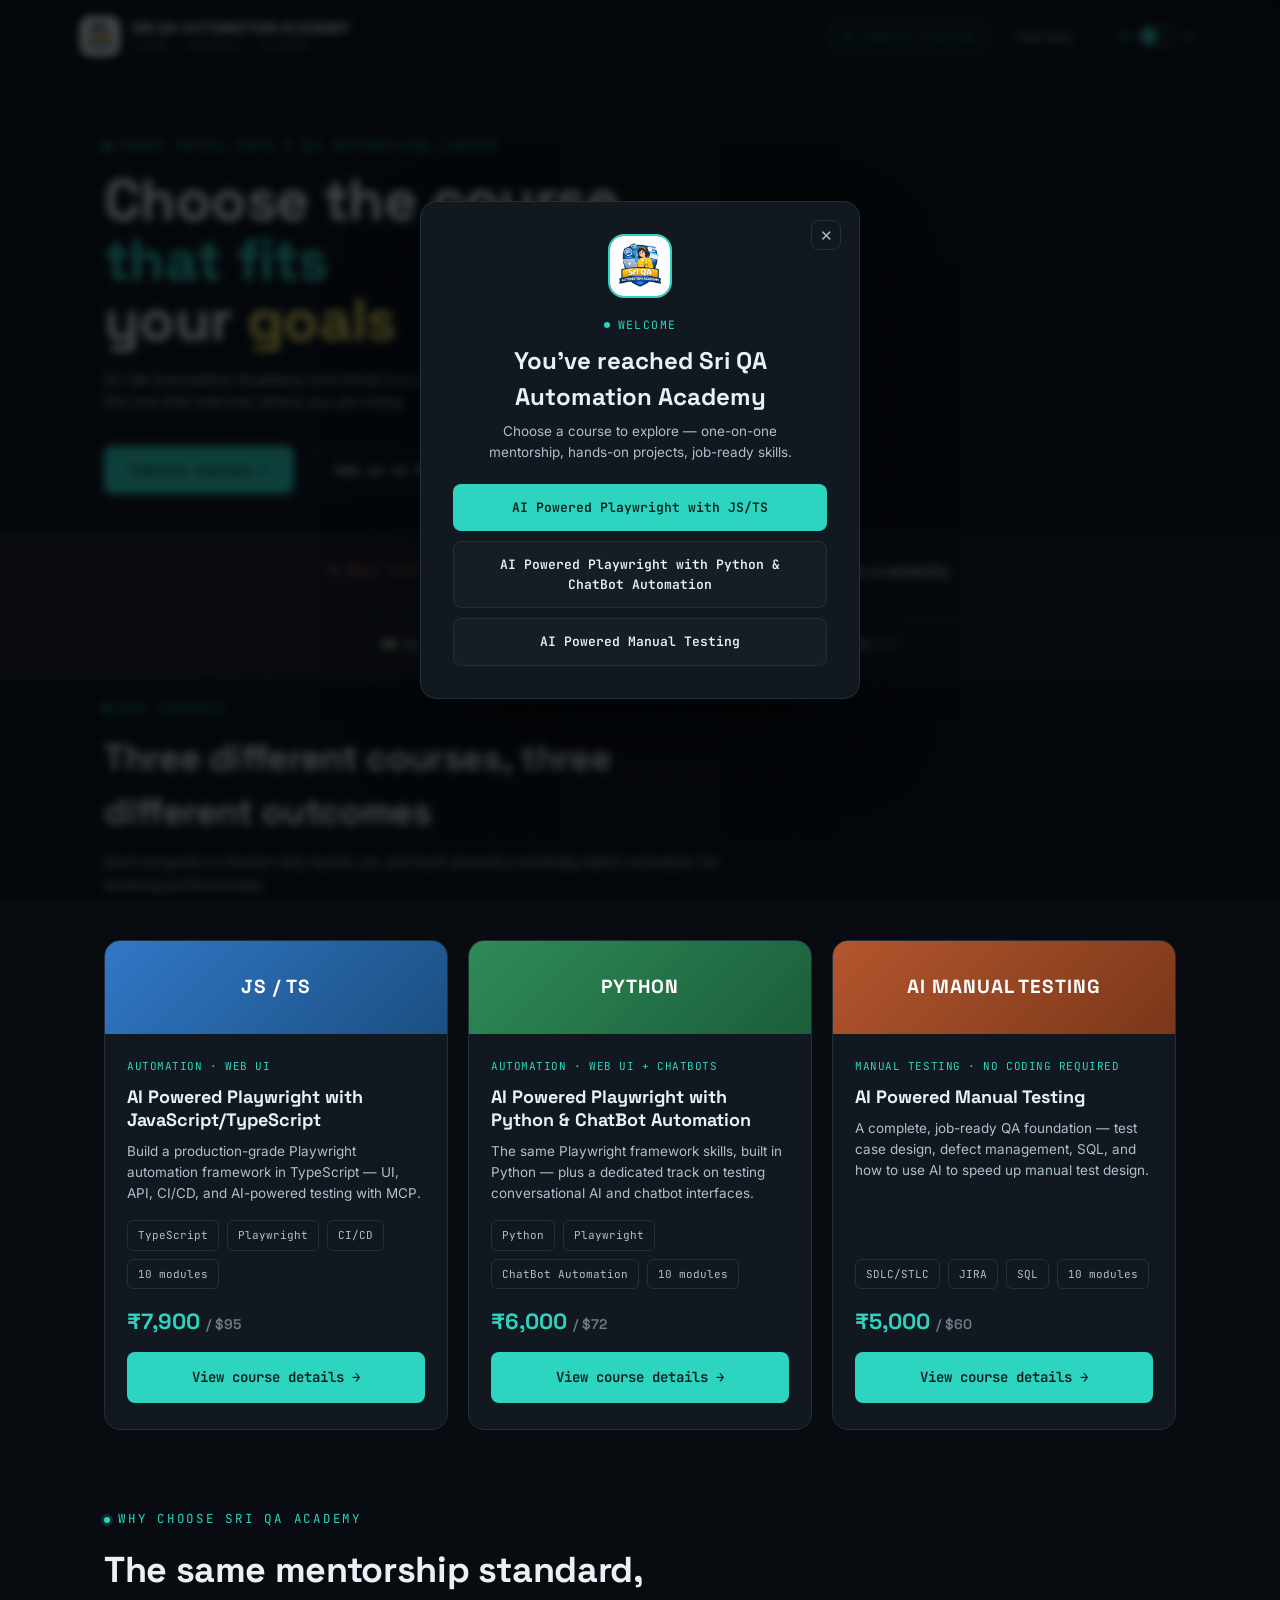
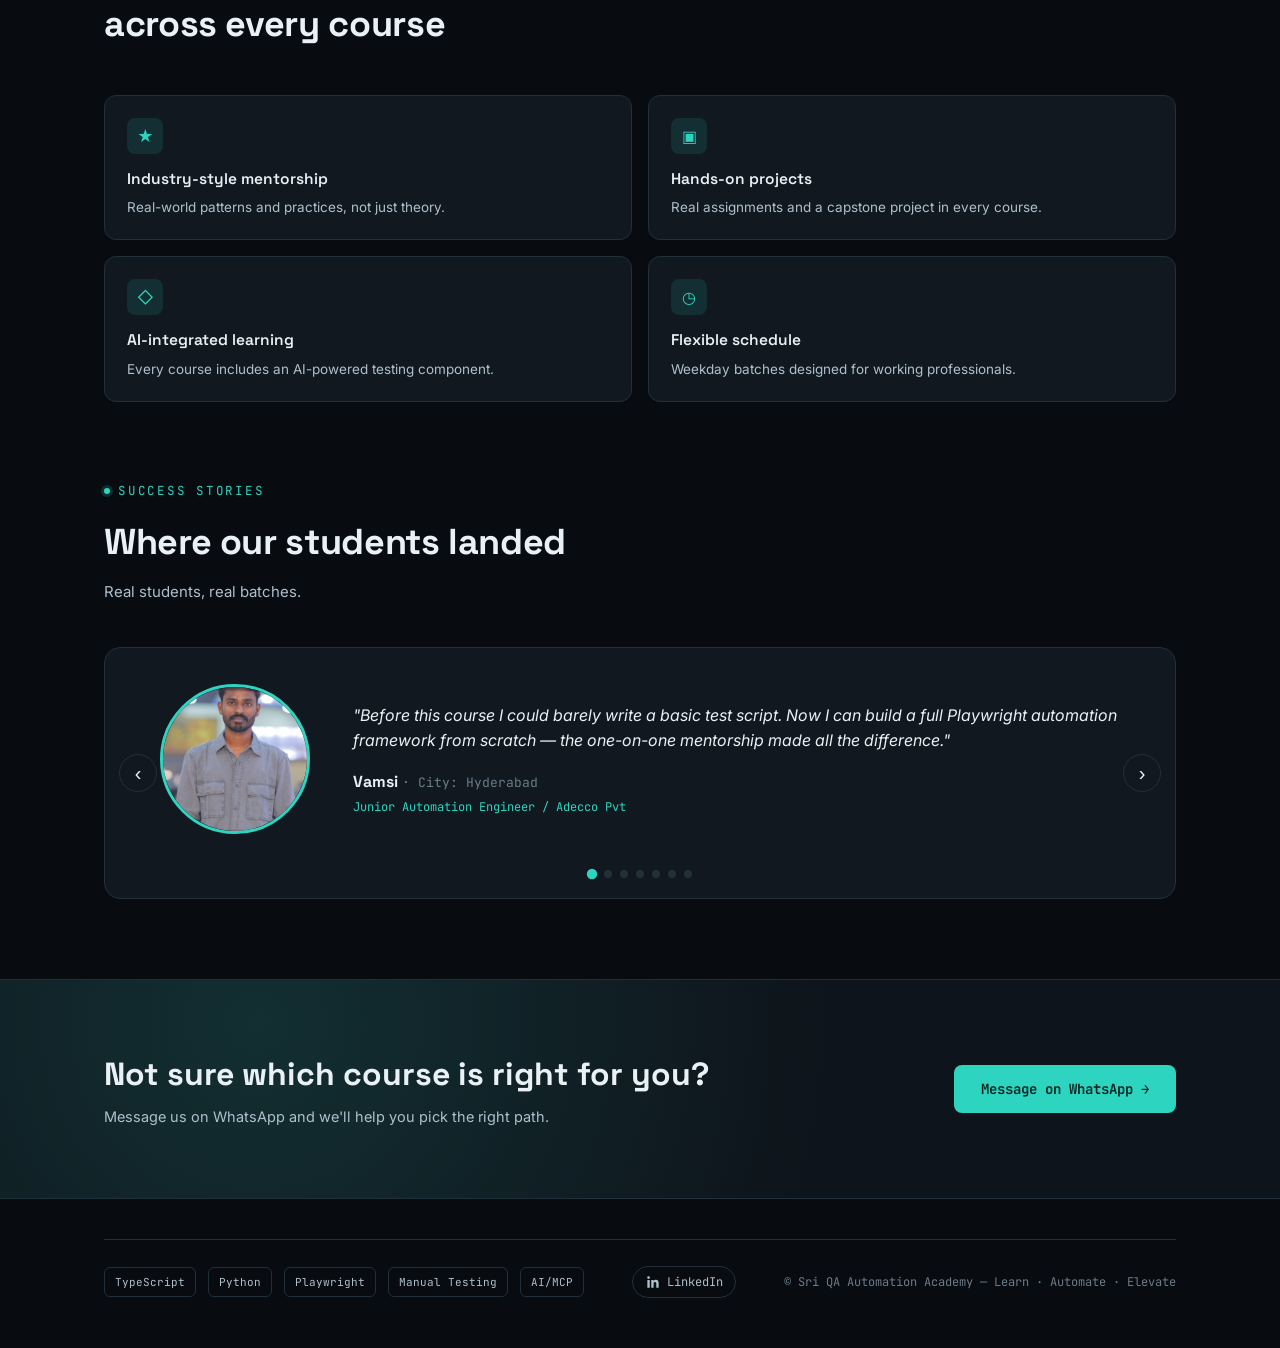
==== commit 143221c6: "Add files via upload" ====
--- a/index.html
+++ b/index.html
@@ -12,7 +12,14 @@
 </script>
 <meta charset="UTF-8">
 <meta name="viewport" content="width=device-width, initial-scale=1.0">
-<title>Playwright Automation with TypeScript — SRI QA Automation Academy</title>
+<title>SRI QA Automation Academy — Choose Your Course</title>
+<meta name="description" content="Sri QA Automation Academy offers mentor-led courses in Playwright automation with TypeScript, Playwright with Python & ChatBot testing, and AI-powered manual testing. Hands-on, job-ready training.">
+<link rel="canonical" href="https://sriqaacademy.org/">
+<meta property="og:title" content="SRI QA Automation Academy — Choose Your Course">
+<meta property="og:description" content="Mentor-led Playwright, Python, and manual testing courses with hands-on projects and job support.">
+<meta property="og:type" content="website">
+<meta property="og:url" content="https://sriqaacademy.org/">
+<meta property="og:image" content="https://sriqaacademy.org/logo.png">
 <link rel="preconnect" href="https://fonts.googleapis.com">
 <link rel="preconnect" href="https://fonts.gstatic.com" crossorigin>
 <link href="https://fonts.googleapis.com/css2?family=Space+Grotesk:wght@500;600;700&family=Inter:wght@400;500;600;700&family=JetBrains+Mono:wght@400;500;600;700&display=swap" rel="stylesheet">
@@ -23,7 +30,7 @@
 <header>
   <nav class="nav wrap" style="max-width:1120px;padding-left:0;padding-right:0;">
     <div class="brand">
-      <img src="SRIQA.jpg" alt="Sri QA Automation Academy" class="brand-mark">
+      <img src="logo.png" alt="Sri QA Automation Academy" class="brand-mark">
       <div>
         <div class="brand-name">SRI QA AUTOMATION ACADEMY</div>
         <div class="brand-tag">LEARN · AUTOMATE · ELEVATE</div>
@@ -32,6 +39,14 @@
     <div class="nav-right">
       <div class="nav-badges">
         <span class="pill on">AI-Powered Training</span>
+      </div>
+      <div class="nav-courses-menu">
+        <button class="nav-courses-btn" id="coursesMenuBtn" aria-expanded="false" aria-haspopup="true">Courses <span class="nav-courses-caret">▾</span></button>
+        <div class="nav-courses-dropdown" id="coursesMenuDropdown">
+          <a href="playwright-typescript-course.html">Playwright with JS/TypeScript</a>
+          <a href="playwright-python-chatbot.html">Playwright with Python & ChatBot</a>
+          <a href="ai-powered-manual-testing.html">AI Manual Testing</a>
+        </div>
       </div>
       <button class="theme-toggle" id="themeToggle" aria-label="Switch to light theme" aria-pressed="false">
         <span class="tt-icon tt-sun" aria-hidden="true">
@@ -47,56 +62,25 @@
 </header>
 
 <section class="hero">
-  <div class="wrap hero-grid">
-    <div class="hero-anim">
-      <div class="eyebrow">Become a future-ready test architect</div>
-      <h1>
-        Playwright<br>
-        <span class="l2">Automation</span><br>
-        <span class="l3">with <span>TypeScript</span></span>
-      </h1>
-      <div class="hero-sub">
-        <b>Batch training</b><span class="sep">/</span>
-        <b>Hands-on projects</b><span class="sep">/</span>
-        <b>Job ready skills</b>
-      </div>
-      <div class="hero-cta">
-        <button class="btn btn-primary js-enroll-btn">Enroll now →</button>
-        <a href="#curriculum" class="btn btn-ghost">See full curriculum</a>
-      </div>
-      <div class="trust-row">
-        <div><span class="num">₹7,900</span><span class="lbl">Full program</span></div>
-        <div><span class="num">10</span><span class="lbl">Modules covered</span></div>
-        <div><span class="num">26 Aug</span><span class="lbl">Batch start date</span></div>
-      </div>
-    </div>
-
-    <div class="terminal terminal-anim">
-      <div class="term-bar">
-        <span class="dot r"></span><span class="dot y"></span><span class="dot g"></span>
-        <span class="term-title">checkout.spec.ts — playwright</span>
-      </div>
-      <div class="term-body">
-<div><span class="ln-num">1</span><span class="c-kw">import</span> { <span class="c-var">test</span>, <span class="c-var">expect</span> } <span class="c-kw">from</span> <span class="c-str">'@playwright/test'</span>;</div>
-<div><span class="ln-num">2</span></div>
-<div><span class="ln-num">3</span><span class="c-fn">test</span>(<span class="c-str">'user can complete checkout'</span>, <span class="c-kw">async</span> ({ <span class="c-var">page</span> }) <span class="c-kw">=&gt;</span> {</div>
-<div><span class="ln-num">4</span>&nbsp;&nbsp;<span class="c-kw">await</span> <span class="c-var">page</span>.<span class="c-fn">goto</span>(<span class="c-str">'/cart'</span>);</div>
-<div><span class="ln-num">5</span>&nbsp;&nbsp;<span class="c-kw">await</span> <span class="c-var">page</span>.<span class="c-prop">getByRole</span>(<span class="c-str">'button'</span>, { <span class="c-var">name</span>: <span class="c-str">'Checkout'</span> }).<span class="c-fn">click</span>();</div>
-<div><span class="ln-num">6</span>&nbsp;&nbsp;<span class="c-kw">await</span> <span class="c-fn">expect</span>(<span class="c-var">page</span>).<span class="c-fn">toHaveURL</span>(<span class="c-str">/confirmation/</span>);</div>
-<div><span class="ln-num">7</span>&nbsp;&nbsp;<span class="c-com">// 10 modules. 1 mentor. Job ready.</span></div>
-<div><span class="ln-num">8</span>}<span class="caret"></span></div>
-      </div>
-      <div class="term-footer">
-        <span class="status">3 passed (1.2s)</span>
-        <span class="badge-js">TS</span>
-      </div>
+  <div class="wrap">
+    <div class="eyebrow">Three paths into a QA automation career</div>
+    <h1>
+      Choose the course<br>
+      <span class="l2">that fits</span><br>
+      <span class="l3">your <span>goals</span></span>
+    </h1>
+    <p style="color:var(--text-1);font-size:15px;max-width:560px;margin-top:18px;">
+      Sri QA Automation Academy runs three focused, mentor-led programs — pick the one that matches where you are today.
+    </p>
+    <div class="hero-cta">
+      <button type="button" class="btn btn-primary js-scroll-to" data-target="courses">Explore courses →</button>
+      <button class="btn btn-ghost js-enroll-btn">Ask us on WhatsApp</button>
     </div>
   </div>
 </section>
-
 <div class="countdown-strip">
   <div class="wrap countdown-inner">
-    <div class="countdown-label">◆ Batch starts in</div>
+    <div class="countdown-label">◆ Next batch starts in</div>
     <div class="countdown-timer" id="countdownTimer">
       <div class="cd-unit"><span class="cd-num" id="cdDays">00</span><span class="cd-lbl">Days</span></div>
       <span class="cd-colon">:</span>
@@ -106,45 +90,82 @@
       <span class="cd-colon">:</span>
       <div class="cd-unit"><span class="cd-num" id="cdSeconds">00</span><span class="cd-lbl">Seconds</span></div>
     </div>
+      <div class="countdown-tz-row">
+        <div class="countdown-tz-item">🇮🇳 <b>21 Sep, 12:00 AM</b> IST</div>
+        <div class="countdown-tz-item">🇺🇸 <b>20 Sep, 2:30 PM</b> EST</div>
+        <div class="countdown-tz-item">🇬🇧 <b>20 Sep, 7:30 PM</b> BST</div>
+      </div>
   </div>
 </div>
 
-<div class="strip">
-  <div class="wrap">
-    <div class="strip-icon">◆</div>
-    <div>
-      <h3>Personalized mentorship from an industry expert</h3>
-      <p>Learn at your own pace with real-world Playwright automation scenarios and AI-powered testing.</p>
-    </div>
-  </div>
-</div>
-
-<section class="sec" id="curriculum">
+
+<section class="sec" id="courses" style="padding-top:20px;">
   <div class="wrap">
     <div class="sec-head reveal">
-      <div class="eyebrow">Complete curriculum</div>
-      <h2>Ten modules, one test suite of skills</h2>
-      <p>Every module is built the way a real automation framework grows — from TypeScript fundamentals to AI-powered testing in production.</p>
-    </div>
-
-    <div class="runner reveal">
-      <div class="runner-head">
-        <span>npm run curriculum</span>
-        <span class="r-pass">10 passed, 0 failed</span>
-      </div>
-
-      <div class="reveal-stagger reveal">
-      <div class="test-row"><div class="test-check">✓</div><div><div class="test-name">TypeScript for Playwright</div><div class="test-desc">Build scalable & maintainable frameworks</div></div><div class="test-time">module 01</div></div>
-      <div class="test-row"><div class="test-check">✓</div><div><div class="test-name">Playwright Automation</div><div class="test-desc">Web automation from scratch to advanced</div></div><div class="test-time">module 02</div></div>
-      <div class="test-row"><div class="test-check">✓</div><div><div class="test-name">Page Object Model</div><div class="test-desc">Design reusable & scalable frameworks</div></div><div class="test-time">module 03</div></div>
-      <div class="test-row"><div class="test-check">✓</div><div><div class="test-name">API Automation</div><div class="test-desc">Test REST APIs with confidence</div></div><div class="test-time">module 04</div></div>
-      <div class="test-row"><div class="test-check">✓</div><div><div class="test-name">Data-Driven Testing</div><div class="test-desc">JSON, CSV & external data management</div></div><div class="test-time">module 05</div></div>
-      <div class="test-row"><div class="test-check">✓</div><div><div class="test-name">Cross-Browser & Parallel Execution</div><div class="test-desc">Run tests on multiple browsers</div></div><div class="test-time">module 06</div></div>
-      <div class="test-row"><div class="test-check">✓</div><div><div class="test-name">CI/CD Integration</div><div class="test-desc">GitHub Actions for test automation</div></div><div class="test-time">module 07</div></div>
-      <div class="test-row"><div class="test-check">✓</div><div><div class="test-name">Reporting & Debugging</div><div class="test-desc">HTML reports, screenshots, traces & logs</div></div><div class="test-time">module 08</div></div>
-      <div class="test-row"><div class="test-check">✓</div><div><div class="test-name">Cloud Testing</div><div class="test-desc">BrowserStack / LambdaTest</div></div><div class="test-time">module 09</div></div>
-      <div class="test-row"><div class="test-check">✓</div><div><div class="test-name">AI-Powered Testing (MCP)</div><div class="test-desc">Leverage AI in test automation</div></div><div class="test-time">module 10</div></div>
-      </div>
+      <div class="eyebrow">Our courses</div>
+      <h2>Three different courses, three different outcomes</h2>
+      <p>Each program is mentor-led, hands-on, and built around a weekday batch schedule for working professionals.</p>
+    </div>
+
+    <div class="course-grid reveal-stagger reveal">
+
+      <div class="course-card">
+        <div class="course-card-top course-card-top--ts">
+          <div class="course-code course-code-sm">JS / TS</div>
+        </div>
+        <div class="course-card-body">
+          <div class="course-tag">Automation · Web UI</div>
+          <h3 class="course-title">AI Powered Playwright with JavaScript/TypeScript</h3>
+          <p class="course-desc">Build a production-grade Playwright automation framework in TypeScript — UI, API, CI/CD, and AI-powered testing with MCP.</p>
+          <div class="course-meta">
+            <span class="tech-chip">TypeScript</span>
+            <span class="tech-chip">Playwright</span>
+            <span class="tech-chip">CI/CD</span>
+            <span class="tech-chip">10 modules</span>
+          </div>
+          <div class="course-price">₹7,900 <span class="course-price-usd">/ $95</span></div>
+          <a href="playwright-typescript-course.html" class="btn btn-primary course-cta">View course details →</a>
+        </div>
+      </div>
+
+      <div class="course-card">
+        <div class="course-card-top course-card-top--py">
+          <div class="course-code course-code-sm">PYTHON</div>
+        </div>
+        <div class="course-card-body">
+          <div class="course-tag">Automation · Web UI + ChatBots</div>
+          <h3 class="course-title">AI Powered Playwright with Python & ChatBot Automation</h3>
+          <p class="course-desc">The same Playwright framework skills, built in Python — plus a dedicated track on testing conversational AI and chatbot interfaces.</p>
+          <div class="course-meta">
+            <span class="tech-chip">Python</span>
+            <span class="tech-chip">Playwright</span>
+            <span class="tech-chip">ChatBot Automation</span>
+            <span class="tech-chip">10 modules</span>
+          </div>
+          <div class="course-price">₹6,000 <span class="course-price-usd">/ $72</span></div>
+          <a href="playwright-python-chatbot.html" class="btn btn-primary course-cta">View course details →</a>
+        </div>
+      </div>
+
+      <div class="course-card">
+        <div class="course-card-top course-card-top--qa">
+          <div class="course-code course-code-sm">AI MANUAL TESTING</div>
+        </div>
+        <div class="course-card-body">
+          <div class="course-tag">Manual Testing · No coding required</div>
+          <h3 class="course-title">AI Powered Manual Testing</h3>
+          <p class="course-desc">A complete, job-ready QA foundation — test case design, defect management, SQL, and how to use AI to speed up manual test design.</p>
+          <div class="course-meta">
+            <span class="tech-chip">SDLC/STLC</span>
+            <span class="tech-chip">JIRA</span>
+            <span class="tech-chip">SQL</span>
+            <span class="tech-chip">10 modules</span>
+          </div>
+          <div class="course-price">₹5,000 <span class="course-price-usd">/ $60</span></div>
+          <a href="ai-powered-manual-testing.html" class="btn btn-primary course-cta">View course details →</a>
+        </div>
+      </div>
+
     </div>
   </div>
 </section>
@@ -153,13 +174,13 @@
   <div class="wrap">
     <div class="sec-head reveal">
       <div class="eyebrow">Why choose Sri QA Academy</div>
-      <h2>Built around one student at a time</h2>
+      <h2>The same mentorship standard, across every course</h2>
     </div>
     <div class="feat-grid reveal-stagger reveal">
-      <div class="feat-card"><div class="fi">★</div><h4>Industry expert mentor</h4><p>10+ years of real-world automation experience.</p></div>
-      <div class="feat-card"><div class="fi">▣</div><h4>Hands-on projects</h4><p>Real-time scenarios &amp; assignments, not just theory.</p></div>
-      <div class="feat-card"><div class="fi">◇</div><h4>AI-integrated learning</h4><p>Including MCP &amp; modern automation tools.</p></div>
-      <div class="feat-card"><div class="fi">◷</div><h4>Flexible schedule</h4><p>Weekdays batch for working professionals.</p></div>
+      <div class="feat-card"><div class="fi">★</div><h4>Industry-style mentorship</h4><p>Real-world patterns and practices, not just theory.</p></div>
+      <div class="feat-card"><div class="fi">▣</div><h4>Hands-on projects</h4><p>Real assignments and a capstone project in every course.</p></div>
+      <div class="feat-card"><div class="fi">◇</div><h4>AI-integrated learning</h4><p>Every course includes an AI-powered testing component.</p></div>
+      <div class="feat-card"><div class="fi">◷</div><h4>Flexible schedule</h4><p>Weekday batches designed for working professionals.</p></div>
     </div>
   </div>
 </section>
@@ -194,7 +215,7 @@
         </div>
 
         <div class="carousel-slide">
-          <div class="story-photo"><img src="student.Ganesh.jpeg" alt="Student photo"></div>
+          <div class="story-photo"><img src="student.Ganesh.new.jpeg" alt="Student photo"></div>
           <div class="story-body">
             <p class="story-quote">"The mock interviews and resume feedback gave me the confidence to actually apply for QA roles. I finally felt ready to talk about automation in an interview."</p>
             <div class="story-name">Ganesh <span class="story-loc">· City: Hyderabad</span></div>
@@ -203,7 +224,7 @@
         </div>
 
          <div class="carousel-slide">
-          <div class="story-photo"><img src="Abhi.jpeg" alt="Student photo"></div>
+          <div class="story-photo"><img src="Abhi.new.jpeg" alt="Student photo"></div>
           <div class="story-body">
             <p class="story-quote">"I was switching careers from manual testing and honestly didn't know if I could pick up coding. Twelve — sorry, ten weeks later I was writing my own Playwright test suites from scratch"</p>
             <div class="story-name">Abhishake<span class="story-loc">· City: Hyderabad</span></div>
@@ -212,7 +233,7 @@
         </div>
 
         <div class="carousel-slide">
-          <div class="story-photo"><img src="sruthi-new.jpeg" alt="Student photo"></div>
+          <div class="story-photo"><img src="sruthi-newpic.jpeg" alt="Student photo"></div>
           <div class="story-body">
             <p class="story-quote">"Even though it's a batch, it never felt crowded. Every question I had during class got answered properly before we moved on."</p>
             <div class="story-name">Sruthi <span class="story-loc">· City: Khammam</span></div>
@@ -248,56 +269,14 @@
   </div>
 </section>
 
-<section class="sec" id="enroll">
-  <div class="wrap">
-    <div class="sec-head reveal">
-      <div class="eyebrow">Special offer</div>
-      <h2>Invest in your future</h2>
-    </div>
-    <div class="price-wrap reveal">
-      <div class="price-card price-card-flat">
-        <div class="eyebrow" style="margin-bottom:0;">Full program</div>
-        <div class="price-tag">
-          <span class="price-new">₹7,900</span>
-        </div>
-        <p class="foot">One-time payment · 10 modules · 1:1 mentorship · certificate on completion</p>
-      </div>
-      <div class="contact-card">
-        <div>
-          <div class="eyebrow" style="margin-bottom:0;">Get in touch</div>
-          <div class="contact-line">
-            <div class="contact-ic">☎</div>
-            <div><div class="num">+91 824 756 4178</div><div class="cap">Call or WhatsApp</div></div>
-          </div>
-          <div class="contact-line">
-            <div class="contact-ic">✉</div>
-            <div><div class="num">Message us</div><div class="cap">Drop a WhatsApp message</div></div>
-          </div>
-        </div>
-        <button class="btn btn-primary js-whatsapp-direct" style="margin-top:26px;justify-content:center;">Message on WhatsApp</button>
-      </div>
-    </div>
-  </div>
-</section>
-
 <div class="cta-band">
   <div class="wrap">
     <div class="cta-inner">
       <div>
-        <h2>Enroll now</h2>
-        <p>Batch starts 26 August — reserve your spot today.</p>
-      </div>
-      <button class="btn btn-primary js-whatsapp-direct">Reserve your seat →</button>
-    </div>
-    <div class="job-support">
-      <div>
-        <div class="jhead">◆ Job support provided</div>
-        <ul>
-          <li>Career guidance</li>
-          <li>Resume preparation</li>
-          <li>Interview preparation</li>
-        </ul>
-      </div>
+        <h2>Not sure which course is right for you?</h2>
+        <p>Message us on WhatsApp and we'll help you pick the right path.</p>
+      </div>
+      <button class="btn btn-primary js-enroll-btn">Message on WhatsApp →</button>
     </div>
   </div>
 </div>
@@ -306,11 +285,11 @@
   <div class="wrap">
     <div class="foot-row">
       <div class="tech-strip">
-        <span class="tech-chip">TS</span>
+        <span class="tech-chip">TypeScript</span>
+        <span class="tech-chip">Python</span>
         <span class="tech-chip">Playwright</span>
-        <span class="tech-chip">SQL</span>
-        <span class="tech-chip">GitHub Actions</span>
-        <span class="tech-chip">MCP</span>
+        <span class="tech-chip">Manual Testing</span>
+        <span class="tech-chip">AI/MCP</span>
       </div>
       <a class="social-link" href="https://www.linkedin.com/in/sri-automation-academy-94047b396/" target="_blank" rel="noopener" aria-label="Sri QA Automation Academy on LinkedIn">
         <svg width="16" height="16" viewBox="0 0 24 24" fill="currentColor"><path d="M20.45 20.45h-3.55v-5.57c0-1.33-.02-3.03-1.85-3.03-1.85 0-2.14 1.44-2.14 2.94v5.66H9.36V9h3.41v1.56h.05c.48-.9 1.64-1.85 3.37-1.85 3.6 0 4.27 2.37 4.27 5.46v6.28zM5.34 7.43a2.06 2.06 0 1 1 0-4.12 2.06 2.06 0 0 1 0 4.12zM7.12 20.45H3.56V9h3.56v11.45z"/></svg>
@@ -321,26 +300,14 @@
   </div>
 </footer>
 
-<!-- Welcome Popup -->
-<div class="modal-overlay" id="welcomeModal">
-  <div class="modal-card welcome-card">
-    <button class="modal-close" id="welcomeClose" aria-label="Close">✕</button>
-    <img src="SRIQA.jpg" alt="Sri QA Automation Academy" class="welcome-logo">
-    <div class="modal-eyebrow" style="justify-content:center;">Welcome</div>
-    <h3>You've reached Sri QA Automation Academy</h3>
-    <p class="modal-sub" style="text-align:center;">Playwright automation with TypeScript — one-on-one mentorship, hands-on projects, job-ready skills.</p>
-    <button class="btn btn-primary" id="welcomeExplore" style="width:100%;justify-content:center;">Explore the course</button>
-  </div>
-</div>
-
-<!-- Enroll Modal -->
-<div class="modal-overlay" id="enrollModal">
+<!-- Contact Modal -->
+<div class="modal-overlay" id="enrollModal" data-intro-message="Hello, I have some queries about your courses.">
   <div class="modal-card">
     <button class="modal-close" id="modalClose" aria-label="Close">✕</button>
 
     <div class="form-state" id="formState">
-      <div class="modal-eyebrow">Reserve your seat</div>
-      <h3>Enroll now</h3>
+      <div class="modal-eyebrow">Get in touch</div>
+      <h3>Contact us</h3>
       <p class="modal-sub">Fill this in and we'll open WhatsApp with your details ready to send.</p>
 
       <form id="enrollForm" novalidate>
@@ -371,8 +338,24 @@
     <div class="modal-success" id="successState">
       <div class="check-circle">✓</div>
       <h3>Almost there</h3>
-      <p>WhatsApp should now be open with your enrollment message ready. Just tap <strong>Send</strong> to reach the academy.</p>
+      <p>WhatsApp should now be open with your message ready. Just tap <strong>Send</strong> to reach the academy.</p>
       <button class="btn btn-ghost" id="successClose" style="width:100%;justify-content:center;">Close</button>
+    </div>
+  </div>
+</div>
+
+<!-- Welcome Popup -->
+<div class="modal-overlay" id="welcomeModal">
+  <div class="modal-card welcome-card">
+    <button class="modal-close" id="welcomeClose" aria-label="Close">✕</button>
+    <img src="logo.png" alt="Sri QA Automation Academy" class="welcome-logo">
+    <div class="modal-eyebrow" style="justify-content:center;">Welcome</div>
+    <h3>You've reached Sri QA Automation Academy</h3>
+    <p class="modal-sub" style="text-align:center;">Choose a course to explore — one-on-one mentorship, hands-on projects, job-ready skills.</p>
+    <div class="welcome-course-list">
+      <a href="playwright-typescript-course.html" class="btn btn-primary welcome-course-btn" style="width:100%;justify-content:center;">AI Powered Playwright with JS/TS</a>
+      <a href="playwright-python-chatbot.html" class="btn btn-ghost welcome-course-btn" style="width:100%;justify-content:center;">AI Powered Playwright with Python & ChatBot Automation</a>
+      <a href="ai-powered-manual-testing.html" class="btn btn-ghost welcome-course-btn" style="width:100%;justify-content:center;">AI Powered Manual Testing</a>
     </div>
   </div>
 </div>
--- a/style.css
+++ b/style.css
@@ -52,6 +52,40 @@
   .pill{font-family:var(--mono);font-size:11px;padding:7px 12px;border-radius:100px;border:1px solid var(--line);color:var(--text-1);white-space:nowrap;}
   .pill.on{border-color:var(--teal); color:var(--teal);}
   @media (max-width:720px){ .nav-badges{display:none;} }
+
+  /* Header "Courses" dropdown menu */
+  .nav-courses-menu{position:relative;}
+  .nav-courses-btn{
+    display:flex;align-items:center;gap:6px;
+    background:transparent;border:1px solid var(--line);border-radius:100px;
+    color:var(--text-1);font-family:var(--mono);font-size:12.5px;font-weight:600;
+    padding:8px 14px;cursor:pointer;white-space:nowrap;
+    transition:border-color .18s ease, color .18s ease;
+  }
+  .nav-courses-btn:hover{border-color:var(--teal);color:var(--teal);}
+  .nav-courses-caret{font-size:10px;transition:transform .2s ease;}
+  .nav-courses-btn[aria-expanded="true"] .nav-courses-caret{transform:rotate(180deg);}
+  .nav-courses-dropdown{
+    position:absolute;top:calc(100% + 8px);right:0;
+    min-width:260px;
+    background:var(--panel);border:1px solid var(--line);border-radius:12px;
+    box-shadow:0 20px 40px -14px rgba(0,0,0,0.55);
+    padding:8px;
+    opacity:0;transform:translateY(-6px);pointer-events:none;
+    transition:opacity .2s ease, transform .2s ease;
+    z-index:60;
+  }
+  .nav-courses-dropdown.open{opacity:1;transform:translateY(0);pointer-events:auto;}
+  .nav-courses-dropdown a{
+    display:block;padding:11px 12px;border-radius:8px;
+    font-family:var(--body);font-size:13.5px;color:var(--text-1);
+    transition:background .15s ease, color .15s ease;
+  }
+  .nav-courses-dropdown a:hover{background:color-mix(in srgb, var(--teal) 8%, transparent);color:var(--teal);}
+  @media (max-width:520px){
+    .nav-courses-btn span:not(.nav-courses-caret){display:none;}
+    .nav-courses-dropdown{right:-40px;min-width:220px;}
+  }
 
   .theme-toggle{display:flex;align-items:center;gap:7px;background:transparent;border:none;cursor:pointer;padding:4px;}
   .tt-icon{display:flex;color:var(--text-2);transition:color .2s ease;}
@@ -120,6 +154,9 @@
   .cd-lbl{font-family:var(--mono);font-size:9.5px;color:var(--text-2);text-transform:uppercase;letter-spacing:0.06em;margin-top:2px;}
   .cd-colon{font-family:var(--disp);font-weight:700;font-size:22px;color:var(--text-2);margin-top:-14px;}
   .countdown-cta{white-space:nowrap;padding:11px 20px;font-size:13px;}
+  .countdown-tz-row{display:flex;justify-content:center;gap:22px;flex-wrap:wrap;margin-top:14px;padding-top:14px;border-top:1px dashed var(--line);flex-basis:100%;}
+  .countdown-tz-item{font-family:var(--mono);font-size:12px;color:var(--text-2);text-align:center;}
+  .countdown-tz-item b{color:var(--text-0);font-weight:600;}
   @media (max-width:760px){
     .countdown-inner{justify-content:center;text-align:center;}
     .countdown-cta{width:100%;justify-content:center;}
@@ -204,11 +241,12 @@
   .price-wrap{display:grid;grid-template-columns:1.1fr 1fr;gap:20px;}
   @media (max-width:820px){.price-wrap{grid-template-columns:1fr;}}
   .price-card{border-radius:16px;padding:34px;background:linear-gradient(150deg,color-mix(in srgb, var(--teal) 30%, var(--bg-0)),var(--panel) 70%);border:1px solid var(--teal-dim);position:relative;overflow:hidden;}
-  .price-card::after{content:'SAVE ₹10,000';position:absolute;top:22px;right:-38px;background:var(--coral);color:#fff;font-family:var(--mono);font-weight:700;font-size:11px;letter-spacing:0.05em;padding:6px 46px;transform:rotate(40deg);}
+  .price-card::after{content:'SAVE ₹8,000';position:absolute;top:22px;right:-38px;background:var(--coral);color:#fff;font-family:var(--mono);font-weight:700;font-size:11px;letter-spacing:0.05em;padding:6px 46px;transform:rotate(40deg);}
   .price-card-flat::after{content:none;}
   .price-tag{display:flex;align-items:baseline;gap:14px;margin-top:14px;}
   .price-old{font-family:var(--mono);font-size:20px;color:var(--text-2);text-decoration:line-through;}
   .price-new{font-family:var(--disp);font-weight:700;font-size:44px;color:var(--teal);}
+  .price-usd{font-family:var(--mono);font-size:18px;color:var(--text-2);font-weight:600;}
   .price-card p.foot{color:var(--text-1);font-size:13.5px;margin-top:16px;}
 
   .contact-card{border-radius:16px;padding:34px;background:var(--panel);border:1px solid var(--line);display:flex;flex-direction:column;justify-content:space-between;}
@@ -302,6 +340,8 @@
   @keyframes welcomePop{0%{transform:scale(0.4) rotate(-8deg);opacity:0;}70%{transform:scale(1.08) rotate(2deg);}100%{transform:scale(1) rotate(0);opacity:1;}}
   .welcome-card h3{margin-top:6px;}
   .welcome-card .modal-sub{margin-left:auto;margin-right:auto;max-width:340px;}
+  .welcome-course-list{display:flex;flex-direction:column;gap:10px;margin-top:6px;}
+  .welcome-course-btn{font-size:13px;text-align:center;padding:13px 18px;}
   .modal-eyebrow::before{content:'';width:6px;height:6px;border-radius:50%;background:var(--teal);}
   .modal-card h3{font-family:var(--disp);font-weight:700;font-size:24px;margin-top:10px;}
   .modal-card p.modal-sub{color:var(--text-1);font-size:13.5px;margin-top:6px;margin-bottom:22px;}
@@ -358,3 +398,186 @@
     .reveal, .hero-anim > *, .terminal-anim, .reveal-stagger > *{animation:none !important; transition:none !important; opacity:1 !important; transform:none !important;}
     .caret{animation:none;}
   }
+
+  /* ==================================================================
+     Additions below — mirrors the sections/patterns added on the
+     Isha Training Solutions course page: checklist grid, audience
+     grid, free-demo cards, program-details grid, trainer card,
+     certificate grid, FAQ accordion, and the batch-policy note.
+     ================================================================== */
+
+  /* "What you'll walk away with" checklist grid */
+  .learn-grid{display:grid;grid-template-columns:repeat(2,1fr);gap:12px 24px;}
+  @media (max-width:640px){.learn-grid{grid-template-columns:1fr;}}
+  .learn-item{display:flex;align-items:flex-start;gap:10px;font-size:14px;color:var(--text-1);line-height:1.5;}
+  .learn-check{flex-shrink:0;width:18px;height:18px;border-radius:5px;background:rgba(74,222,128,0.12);color:var(--pass);display:flex;align-items:center;justify-content:center;font-size:11px;font-weight:700;margin-top:1px;}
+
+  /* "Who it's for" audience grid */
+  .audience-grid{display:grid;grid-template-columns:repeat(2,1fr);gap:12px;}
+  @media (max-width:640px){.audience-grid{grid-template-columns:1fr;}}
+  .audience-item{border:1px solid var(--line);border-radius:10px;padding:14px 16px;font-size:13.5px;color:var(--text-1);background:var(--panel);}
+
+  /* Homepage course-choice cards */
+  .course-grid{display:grid;grid-template-columns:repeat(3,1fr);gap:20px;}
+  @media (max-width:900px){.course-grid{grid-template-columns:1fr;}}
+  .course-card{border:1px solid var(--line);border-radius:16px;overflow:hidden;background:var(--panel);transition:transform .25s ease, box-shadow .25s ease;display:flex;flex-direction:column;}
+  .course-card:hover{transform:translateY(-5px);box-shadow:0 20px 40px -16px rgba(0,0,0,0.55);}
+  .course-card-top{padding:34px 22px;text-align:center;}
+  .course-card-top--ts{background:linear-gradient(135deg,#3178C6,#1B4F82);}
+  .course-card-top--py{background:linear-gradient(135deg,#2E8B57,#1B5E3A);}
+  .course-card-top--qa{background:linear-gradient(135deg,#B4562E,#7A3719);}
+  .course-code{font-family:var(--disp);font-weight:700;font-size:32px;color:#fff;letter-spacing:0.05em;}
+  .course-code-sm{font-size:19px;line-height:1.3;}
+  .course-card-body{padding:24px 22px 26px;display:flex;flex-direction:column;flex:1;}
+  .course-tag{font-family:var(--mono);font-size:11px;color:var(--teal);text-transform:uppercase;letter-spacing:0.05em;}
+  .course-title{font-family:var(--disp);font-weight:700;font-size:18px;margin-top:10px;line-height:1.3;}
+  .course-desc{color:var(--text-1);font-size:13.5px;margin-top:10px;line-height:1.55;flex:1;}
+  .course-meta{display:flex;flex-wrap:wrap;gap:8px;margin-top:16px;}
+  .course-price{font-family:var(--disp);font-weight:700;font-size:22px;color:var(--teal);margin-top:16px;}
+  .course-price-usd{font-size:14px;color:var(--text-2);font-weight:600;}
+  .course-price-pending{font-family:var(--mono);font-weight:600;font-size:13px;color:var(--text-2);letter-spacing:0.02em;}
+  .course-cta{margin-top:14px;justify-content:center;width:100%;}
+
+  /* Free demo cards — colored top band (per region) + dark bottom panel */
+  .demo-grid{display:grid;grid-template-columns:repeat(3,1fr);gap:16px;}
+  @media (max-width:800px){.demo-grid{grid-template-columns:1fr;}}
+  .demo-card{border:1px solid var(--line);border-radius:14px;overflow:hidden;background:var(--panel);transition:transform .25s ease, box-shadow .25s ease;}
+  .demo-card:hover{transform:translateY(-4px);box-shadow:0 16px 34px -14px rgba(0,0,0,0.55);}
+  .demo-card-top{padding:30px 22px 26px;text-align:center;color:#0A1410;}
+  .demo-card--in .demo-card-top{background:linear-gradient(135deg,#1FA96B,#0B7A4D);}
+  .demo-card--us .demo-card-top{background:linear-gradient(135deg,#3BA7E0,#1668A8);}
+  .demo-card--gb .demo-card-top{background:linear-gradient(135deg,#E0762E,#B84A16);}
+  .demo-code{font-family:var(--disp);font-weight:700;font-size:30px;color:#0A1410;}
+  .demo-region{font-family:var(--mono);font-size:11px;letter-spacing:0.12em;text-transform:uppercase;color:rgba(10,20,16,0.6);margin-top:6px;}
+  .demo-date{font-family:var(--disp);font-weight:700;font-size:16px;color:#0A1410;margin-top:6px;}
+  .demo-card-bottom{padding:18px 22px;text-align:center;background:var(--panel);}
+  .demo-time{font-family:var(--mono);font-weight:600;font-size:14px;color:var(--text-0);}
+  .demo-tz{font-family:var(--mono);font-size:11.5px;color:var(--text-2);margin-top:4px;}
+  .demo-cta{display:flex;gap:14px;flex-wrap:wrap;margin-top:28px;}
+
+  /* Sample videos ("Watch before you enroll") */
+  .video-banner{
+    display:flex;gap:16px;align-items:flex-start;
+    border:1px solid color-mix(in srgb, var(--amber) 35%, var(--line));
+    background:color-mix(in srgb, var(--amber) 8%, transparent);
+    border-radius:12px;padding:18px 22px;margin-bottom:28px;
+  }
+  .video-banner-ic{font-size:20px;flex-shrink:0;}
+  .video-banner-title{font-family:var(--mono);color:var(--status-amber);font-size:12.5px;letter-spacing:0.05em;text-transform:uppercase;}
+  .video-banner p{color:var(--text-1);font-size:13.5px;margin-top:6px;line-height:1.6;}
+  .video-grid{display:grid;grid-template-columns:repeat(2,1fr);gap:20px;}
+  @media (max-width:760px){.video-grid{grid-template-columns:1fr;}}
+  .video-card{border:1px solid var(--line);border-radius:14px;overflow:hidden;background:var(--panel);transition:transform .25s ease, box-shadow .25s ease;}
+  .video-card:hover{transform:translateY(-4px);box-shadow:0 16px 34px -14px rgba(0,0,0,0.55);}
+  .video-thumb{
+    display:flex;align-items:center;justify-content:center;
+    aspect-ratio:16/9;
+    background:linear-gradient(135deg, color-mix(in srgb, var(--teal) 20%, var(--bg-1)), var(--bg-0));
+    position:relative;
+  }
+  .video-play{
+    width:56px;height:56px;border-radius:50%;
+    background:rgba(255,255,255,0.92);color:#0A1410;
+    display:flex;align-items:center;justify-content:center;
+    font-size:20px;padding-left:4px;
+    transition:transform .2s ease;
+  }
+  .video-thumb:hover .video-play{transform:scale(1.08);}
+  .video-body{padding:20px 22px 24px;}
+  .video-tag{font-family:var(--mono);font-size:11px;color:var(--teal);letter-spacing:0.04em;text-transform:uppercase;}
+  .video-title{font-family:var(--disp);font-weight:700;font-size:16px;margin-top:8px;}
+  .video-body p{color:var(--text-1);font-size:13.5px;margin-top:8px;line-height:1.55;}
+  .video-body .btn{margin-top:16px;padding:11px 20px;font-size:13px;}
+
+  /* Program details / schedule grid */
+  .schedule-grid{display:grid;grid-template-columns:repeat(2,1fr);gap:16px;}
+  @media (max-width:700px){.schedule-grid{grid-template-columns:1fr;}}
+  .schedule-item{display:flex;gap:14px;align-items:flex-start;border:1px solid var(--line);border-radius:12px;padding:18px 20px;background:var(--panel);}
+  .schedule-ic{width:36px;height:36px;border-radius:8px;flex-shrink:0;background:color-mix(in srgb, var(--teal) 12%, transparent);display:flex;align-items:center;justify-content:center;font-size:16px;}
+  .schedule-lbl{font-family:var(--mono);font-size:11px;color:var(--text-2);text-transform:uppercase;letter-spacing:0.05em;}
+  .schedule-val{font-size:14px;color:var(--text-0);margin-top:4px;line-height:1.45;}
+
+  /* Trainer / instructor card */
+  .trainer-card{border:1px solid var(--line);border-radius:16px;padding:34px;background:var(--panel);}
+  .trainer-top{display:flex;align-items:center;gap:18px;}
+  .trainer-avatar{width:64px;height:64px;border-radius:50%;background:color-mix(in srgb, var(--teal) 14%, transparent);display:flex;align-items:center;justify-content:center;font-size:28px;flex-shrink:0;}
+  .trainer-name{font-family:var(--disp);font-weight:700;font-size:20px;}
+  .trainer-role{font-family:var(--mono);font-size:12.5px;color:var(--text-2);margin-top:4px;}
+  .trainer-stats{display:flex;gap:32px;flex-wrap:wrap;margin-top:26px;padding-top:22px;border-top:1px dashed var(--line);}
+  .trainer-stats div{display:flex;flex-direction:column;}
+  .trainer-stats .num{font-family:var(--disp);font-weight:700;font-size:22px;color:var(--teal);}
+  .trainer-stats .lbl{font-family:var(--mono);font-size:11px;color:var(--text-2);}
+  .trainer-tags{display:flex;flex-wrap:wrap;gap:10px;margin-top:22px;}
+  .trainer-bio{color:var(--text-1);font-size:14px;line-height:1.65;margin-top:20px;}
+
+  /* Certificate grid */
+  .cert-grid{display:grid;grid-template-columns:repeat(3,1fr);gap:16px;}
+  @media (max-width:800px){.cert-grid{grid-template-columns:1fr;}}
+  .cert-item{display:flex;gap:14px;align-items:flex-start;border:1px solid var(--line);border-radius:12px;padding:20px;background:var(--panel);}
+  .cert-ic{width:36px;height:36px;border-radius:8px;flex-shrink:0;background:color-mix(in srgb, var(--teal) 12%, transparent);display:flex;align-items:center;justify-content:center;font-size:16px;}
+
+  /* FAQ accordion */
+  .faq-list{border:1px solid var(--line);border-radius:14px;background:var(--panel);overflow:hidden;}
+  .faq-item{border-bottom:1px solid var(--line);}
+  .faq-item:last-child{border-bottom:none;}
+  .faq-q{
+    width:100%;text-align:left;background:transparent;border:none;cursor:pointer;
+    display:flex;align-items:center;justify-content:space-between;gap:16px;
+    padding:20px 22px;font-family:var(--disp);font-weight:600;font-size:15px;color:var(--text-0);
+    transition:background .15s ease;
+  }
+  .faq-q:hover{background:color-mix(in srgb, var(--teal) 4%, transparent);}
+  .faq-caret{font-family:var(--mono);color:var(--teal);flex-shrink:0;transition:transform .25s ease;}
+  .faq-item.open .faq-caret{transform:rotate(180deg);}
+  .faq-a{max-height:0;overflow:hidden;transition:max-height .3s ease;}
+  .faq-item.open .faq-a{max-height:220px;}
+  .faq-a p{padding:0 22px 20px;color:var(--text-1);font-size:13.5px;line-height:1.6;}
+
+  /* Section nav menu (hamburger icon + dropdown of jump links) */
+  #curriculum, #learn, #who, #why, #demo, #videos, #schedule, #stories, #trainer, #faq, #enroll, #courses{
+    scroll-margin-top:96px;
+  }
+  .menu-toggle{
+    display:flex;flex-direction:column;justify-content:center;gap:4px;
+    width:34px;height:34px;padding:0;
+    background:transparent;border:1px solid var(--line);border-radius:8px;
+    cursor:pointer;
+    transition:border-color .2s ease;
+  }
+  .menu-toggle:hover{border-color:var(--teal);}
+  .menu-bar{display:block;width:16px;height:2px;margin:0 auto;background:var(--text-1);border-radius:2px;transition:transform .25s ease, opacity .2s ease, background .2s ease;}
+  .menu-toggle[aria-expanded="true"] .menu-bar{background:var(--teal);}
+  .menu-toggle[aria-expanded="true"] .menu-bar:nth-child(1){transform:translateY(6px) rotate(45deg);}
+  .menu-toggle[aria-expanded="true"] .menu-bar:nth-child(2){opacity:0;}
+  .menu-toggle[aria-expanded="true"] .menu-bar:nth-child(3){transform:translateY(-6px) rotate(-45deg);}
+
+  .section-menu{
+    max-height:0;overflow:hidden;
+    border-bottom:0 solid var(--line);
+    background:var(--bg-1);
+    transition:max-height .3s cubic-bezier(.2,.8,.2,1), border-color .3s ease;
+  }
+  .section-menu.open{max-height:520px;border-bottom:1px solid var(--line);}
+  .section-menu-grid{
+    display:grid;grid-template-columns:repeat(3,1fr);gap:8px;
+    padding:20px 24px;
+  }
+  @media (max-width:800px){ .section-menu-grid{grid-template-columns:repeat(2,1fr);} }
+  @media (max-width:520px){ .section-menu-grid{grid-template-columns:1fr;} }
+  .section-menu-link{
+    font-family:var(--mono);font-size:13px;color:var(--text-1);
+    border:1px solid var(--line);border-radius:8px;
+    padding:11px 14px;
+    background:transparent;
+    text-align:left;
+    cursor:pointer;
+    width:100%;
+    transition:border-color .18s ease, color .18s ease, transform .18s ease, background .18s ease;
+  }
+  .section-menu-link:hover{border-color:var(--teal);color:var(--teal);transform:translateY(-2px);background:color-mix(in srgb, var(--teal) 5%, transparent);}
+
+  /* Batch policy note */
+  .policy-note{display:flex;gap:16px;align-items:flex-start;margin-top:36px;border-top:1px dashed var(--line);padding-top:28px;}
+  .policy-ic{font-size:20px;flex-shrink:0;}
+  .policy-title{font-family:var(--mono);color:var(--status-amber);font-size:12.5px;letter-spacing:0.05em;text-transform:uppercase;}
+  .policy-note p{color:var(--text-1);font-size:13px;margin-top:8px;line-height:1.6;max-width:640px;}
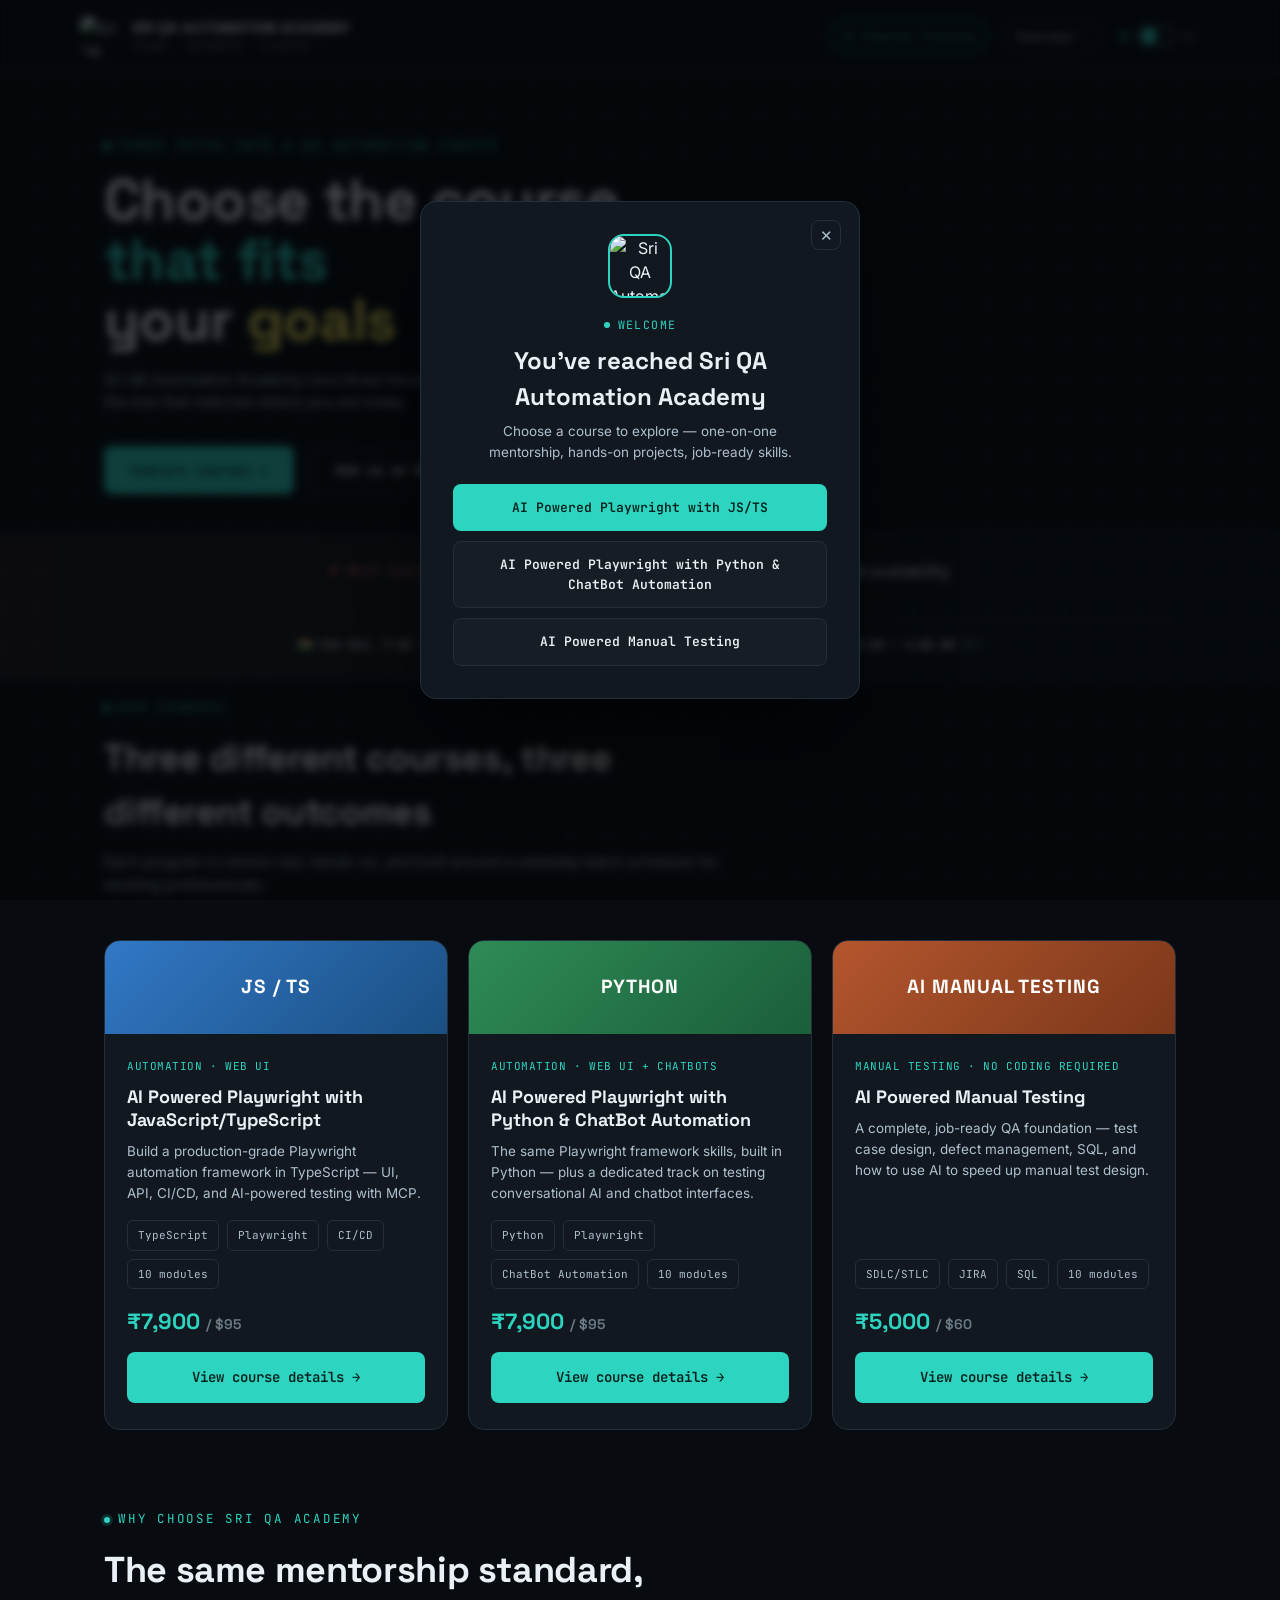
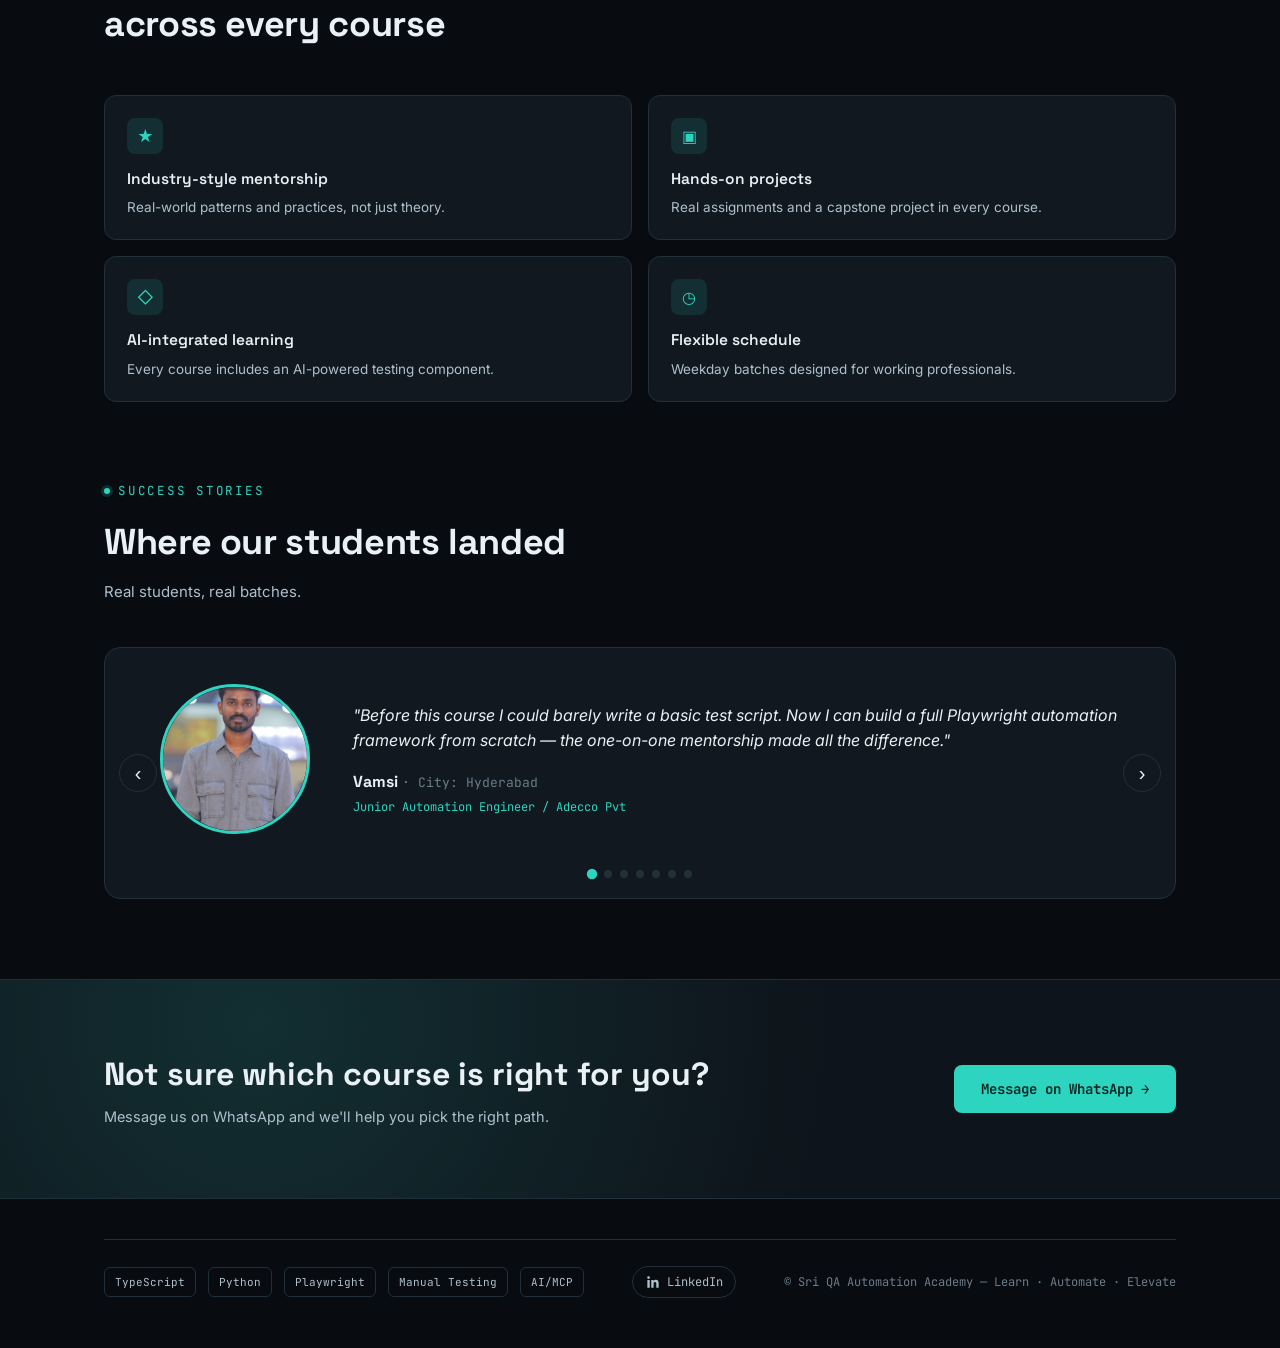
==== commit 6dc35c53: "Update index.html" ====
--- a/index.html
+++ b/index.html
@@ -1,6 +1,7 @@
 <!DOCTYPE html>
 <html lang="en" data-theme="signal">
 <head>
+  <meta name="google-site-verification" content="8WmMX8wNb68K5B0y0v8DLeX5lRYEttOTQkn6p2hWPLk" />
   <!-- Google tag (gtag.js) -->
 <script async src="https://www.googletagmanager.com/gtag/js?id=AW-18395952386"></script>
 <script>
@@ -30,7 +31,7 @@
 <header>
   <nav class="nav wrap" style="max-width:1120px;padding-left:0;padding-right:0;">
     <div class="brand">
-      <img src="logo.png" alt="Sri QA Automation Academy" class="brand-mark">
+      <img src="srilogonew.png" alt="Sri QA Automation Academy" class="brand-mark">
       <div>
         <div class="brand-name">SRI QA AUTOMATION ACADEMY</div>
         <div class="brand-tag">LEARN · AUTOMATE · ELEVATE</div>
@@ -82,7 +83,7 @@
   <div class="wrap countdown-inner">
     <div class="countdown-label">◆ Next batch starts in</div>
     <div class="countdown-timer" id="countdownTimer">
-      <div class="cd-unit"><span class="cd-num" id="cdDays">00</span><span class="cd-lbl">Days</span></div>
+      <div class="cd-unit"><span class="cd-num" id="cdDays">15</span><span class="cd-lbl">Days</span></div>
       <span class="cd-colon">:</span>
       <div class="cd-unit"><span class="cd-num" id="cdHours">00</span><span class="cd-lbl">Hours</span></div>
       <span class="cd-colon">:</span>
@@ -91,9 +92,9 @@
       <div class="cd-unit"><span class="cd-num" id="cdSeconds">00</span><span class="cd-lbl">Seconds</span></div>
     </div>
       <div class="countdown-tz-row">
-        <div class="countdown-tz-item">🇮🇳 <b>21 Sep, 12:00 AM</b> IST</div>
-        <div class="countdown-tz-item">🇺🇸 <b>20 Sep, 2:30 PM</b> EST</div>
-        <div class="countdown-tz-item">🇬🇧 <b>20 Sep, 7:30 PM</b> BST</div>
+        <div class="countdown-tz-item">🇮🇳 <b>5th Oct, 7:30 – 8:30 AM</b> IST</div>
+        <div class="countdown-tz-item">🇺🇸 <b>5th Oct, 9:00 – 10:00 PM</b> EST</div>
+        <div class="countdown-tz-item">🇬🇧 <b>5th Oct, 3:00 – 4:00 AM</b> BST</div>
       </div>
   </div>
 </div>
@@ -142,7 +143,7 @@
             <span class="tech-chip">ChatBot Automation</span>
             <span class="tech-chip">10 modules</span>
           </div>
-          <div class="course-price">₹6,000 <span class="course-price-usd">/ $72</span></div>
+          <div class="course-price">₹7,900 <span class="course-price-usd">/ $95</span></div>
           <a href="playwright-python-chatbot.html" class="btn btn-primary course-cta">View course details →</a>
         </div>
       </div>
@@ -348,7 +349,7 @@
 <div class="modal-overlay" id="welcomeModal">
   <div class="modal-card welcome-card">
     <button class="modal-close" id="welcomeClose" aria-label="Close">✕</button>
-    <img src="logo.png" alt="Sri QA Automation Academy" class="welcome-logo">
+    <img src="srilogonew.png" alt="Sri QA Automation Academy" class="welcome-logo">
     <div class="modal-eyebrow" style="justify-content:center;">Welcome</div>
     <h3>You've reached Sri QA Automation Academy</h3>
     <p class="modal-sub" style="text-align:center;">Choose a course to explore — one-on-one mentorship, hands-on projects, job-ready skills.</p>
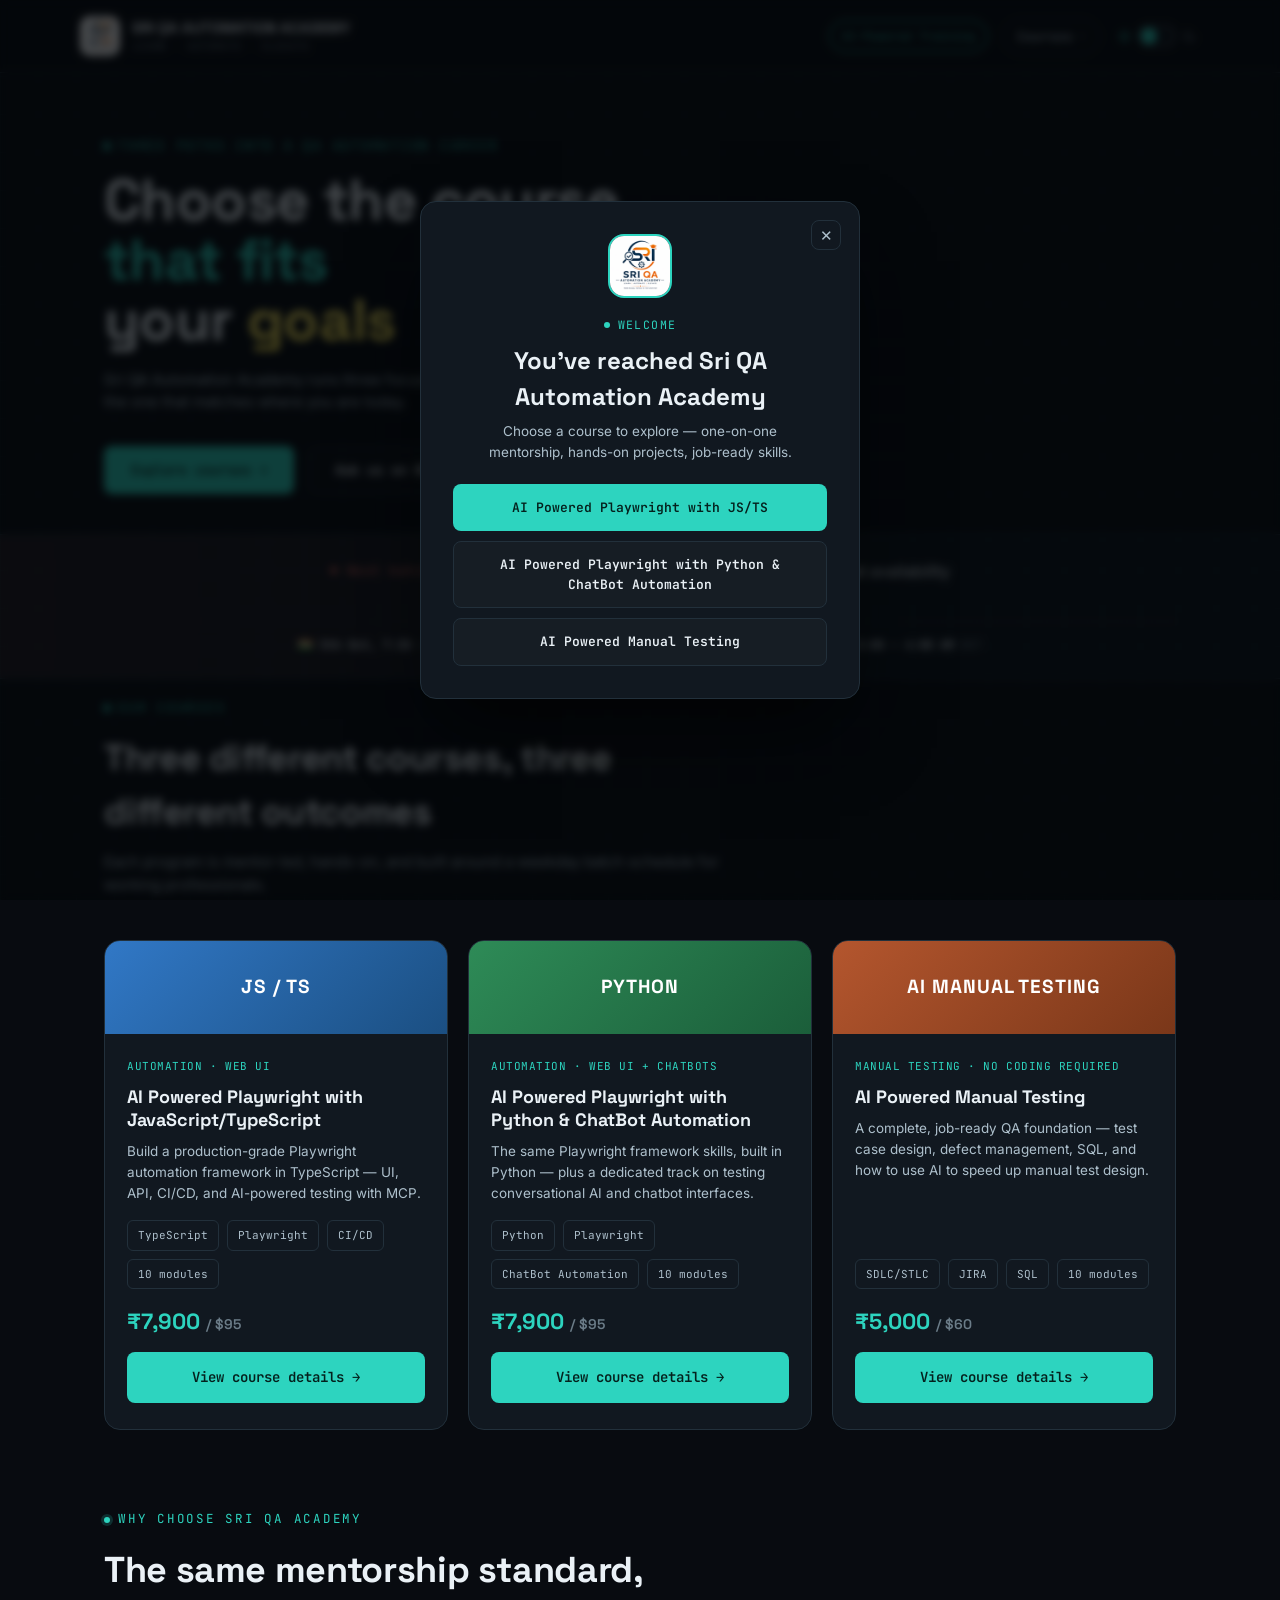
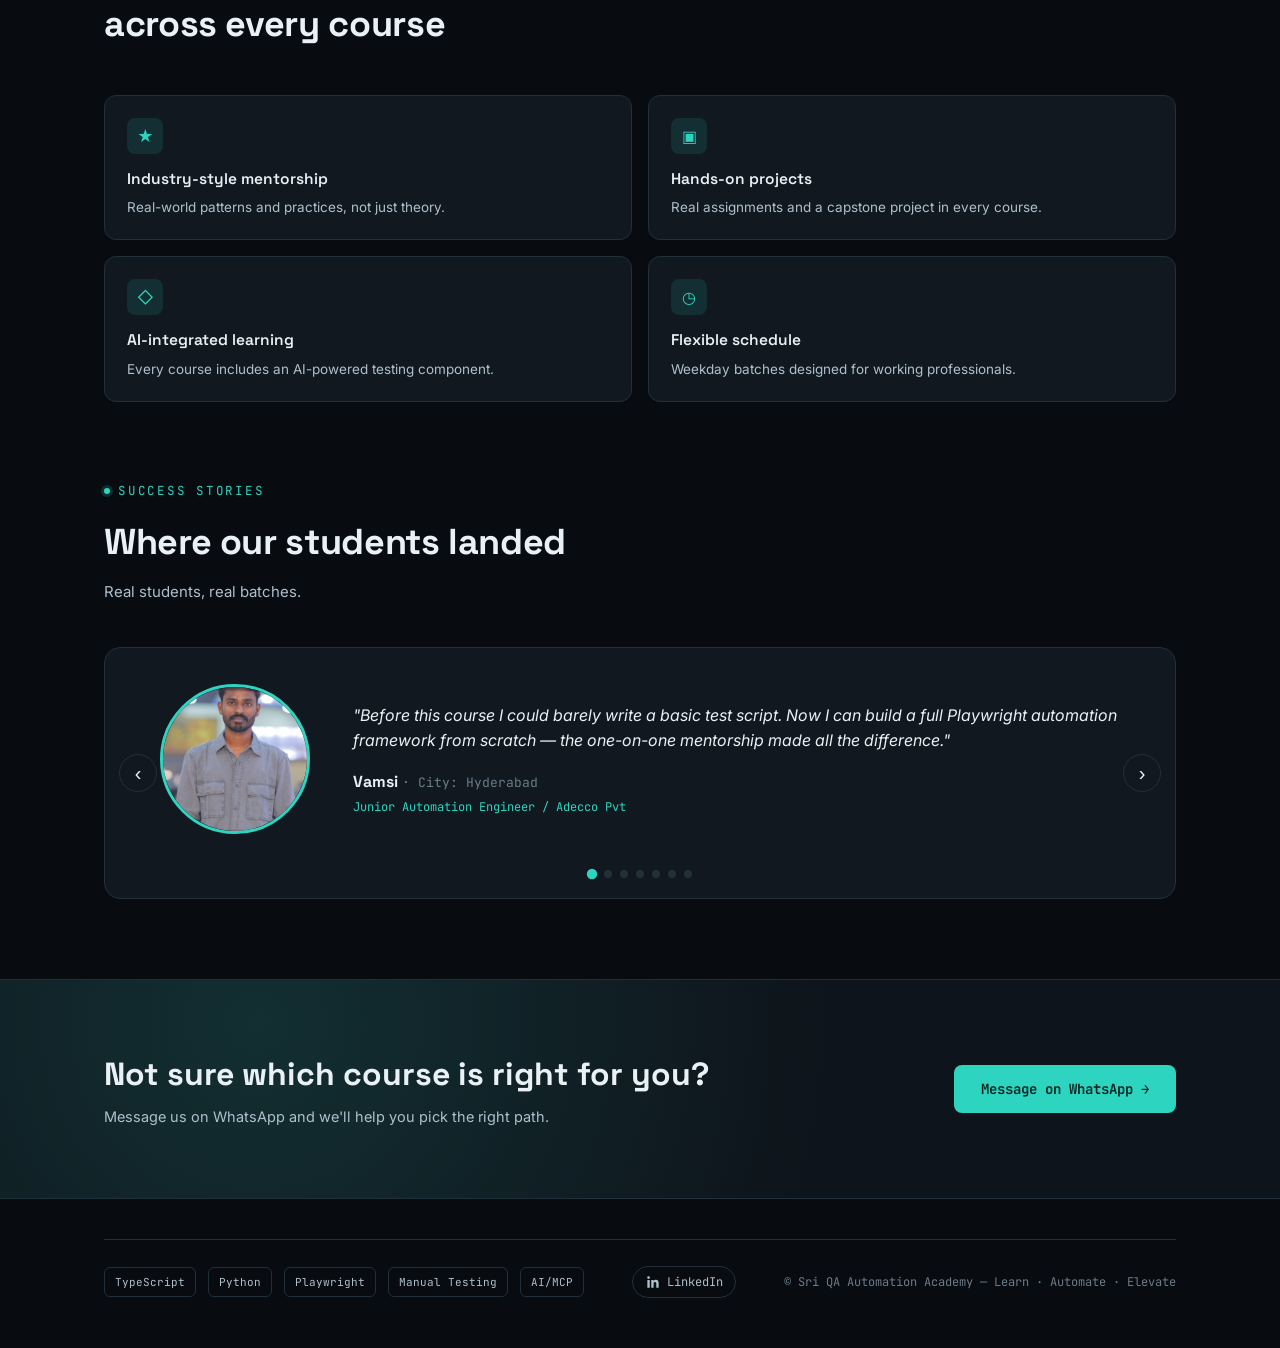
==== commit 6c06c7af: "Update index.html" ====
--- a/index.html
+++ b/index.html
@@ -31,7 +31,7 @@
 <header>
   <nav class="nav wrap" style="max-width:1120px;padding-left:0;padding-right:0;">
     <div class="brand">
-      <img src="srilogonew.png" alt="Sri QA Automation Academy" class="brand-mark">
+      <img src="SRIQA.jpg" alt="Sri QA Automation Academy" class="brand-mark">
       <div>
         <div class="brand-name">SRI QA AUTOMATION ACADEMY</div>
         <div class="brand-tag">LEARN · AUTOMATE · ELEVATE</div>
@@ -216,7 +216,7 @@
         </div>
 
         <div class="carousel-slide">
-          <div class="story-photo"><img src="student.Ganesh.new.jpeg" alt="Student photo"></div>
+          <div class="story-photo"><img src="student.Ganesh.jpeg" alt="Student photo"></div>
           <div class="story-body">
             <p class="story-quote">"The mock interviews and resume feedback gave me the confidence to actually apply for QA roles. I finally felt ready to talk about automation in an interview."</p>
             <div class="story-name">Ganesh <span class="story-loc">· City: Hyderabad</span></div>
@@ -225,7 +225,7 @@
         </div>
 
          <div class="carousel-slide">
-          <div class="story-photo"><img src="Abhi.new.jpeg" alt="Student photo"></div>
+          <div class="story-photo"><img src="Abhi.jpeg" alt="Student photo"></div>
           <div class="story-body">
             <p class="story-quote">"I was switching careers from manual testing and honestly didn't know if I could pick up coding. Twelve — sorry, ten weeks later I was writing my own Playwright test suites from scratch"</p>
             <div class="story-name">Abhishake<span class="story-loc">· City: Hyderabad</span></div>
@@ -234,7 +234,7 @@
         </div>
 
         <div class="carousel-slide">
-          <div class="story-photo"><img src="sruthi-newpic.jpeg" alt="Student photo"></div>
+          <div class="story-photo"><img src="sruthi-new.jpeg" alt="Student photo"></div>
           <div class="story-body">
             <p class="story-quote">"Even though it's a batch, it never felt crowded. Every question I had during class got answered properly before we moved on."</p>
             <div class="story-name">Sruthi <span class="story-loc">· City: Khammam</span></div>
@@ -349,7 +349,7 @@
 <div class="modal-overlay" id="welcomeModal">
   <div class="modal-card welcome-card">
     <button class="modal-close" id="welcomeClose" aria-label="Close">✕</button>
-    <img src="srilogonew.png" alt="Sri QA Automation Academy" class="welcome-logo">
+    <img src="SRIQA.jpg" alt="Sri QA Automation Academy" class="welcome-logo">
     <div class="modal-eyebrow" style="justify-content:center;">Welcome</div>
     <h3>You've reached Sri QA Automation Academy</h3>
     <p class="modal-sub" style="text-align:center;">Choose a course to explore — one-on-one mentorship, hands-on projects, job-ready skills.</p>
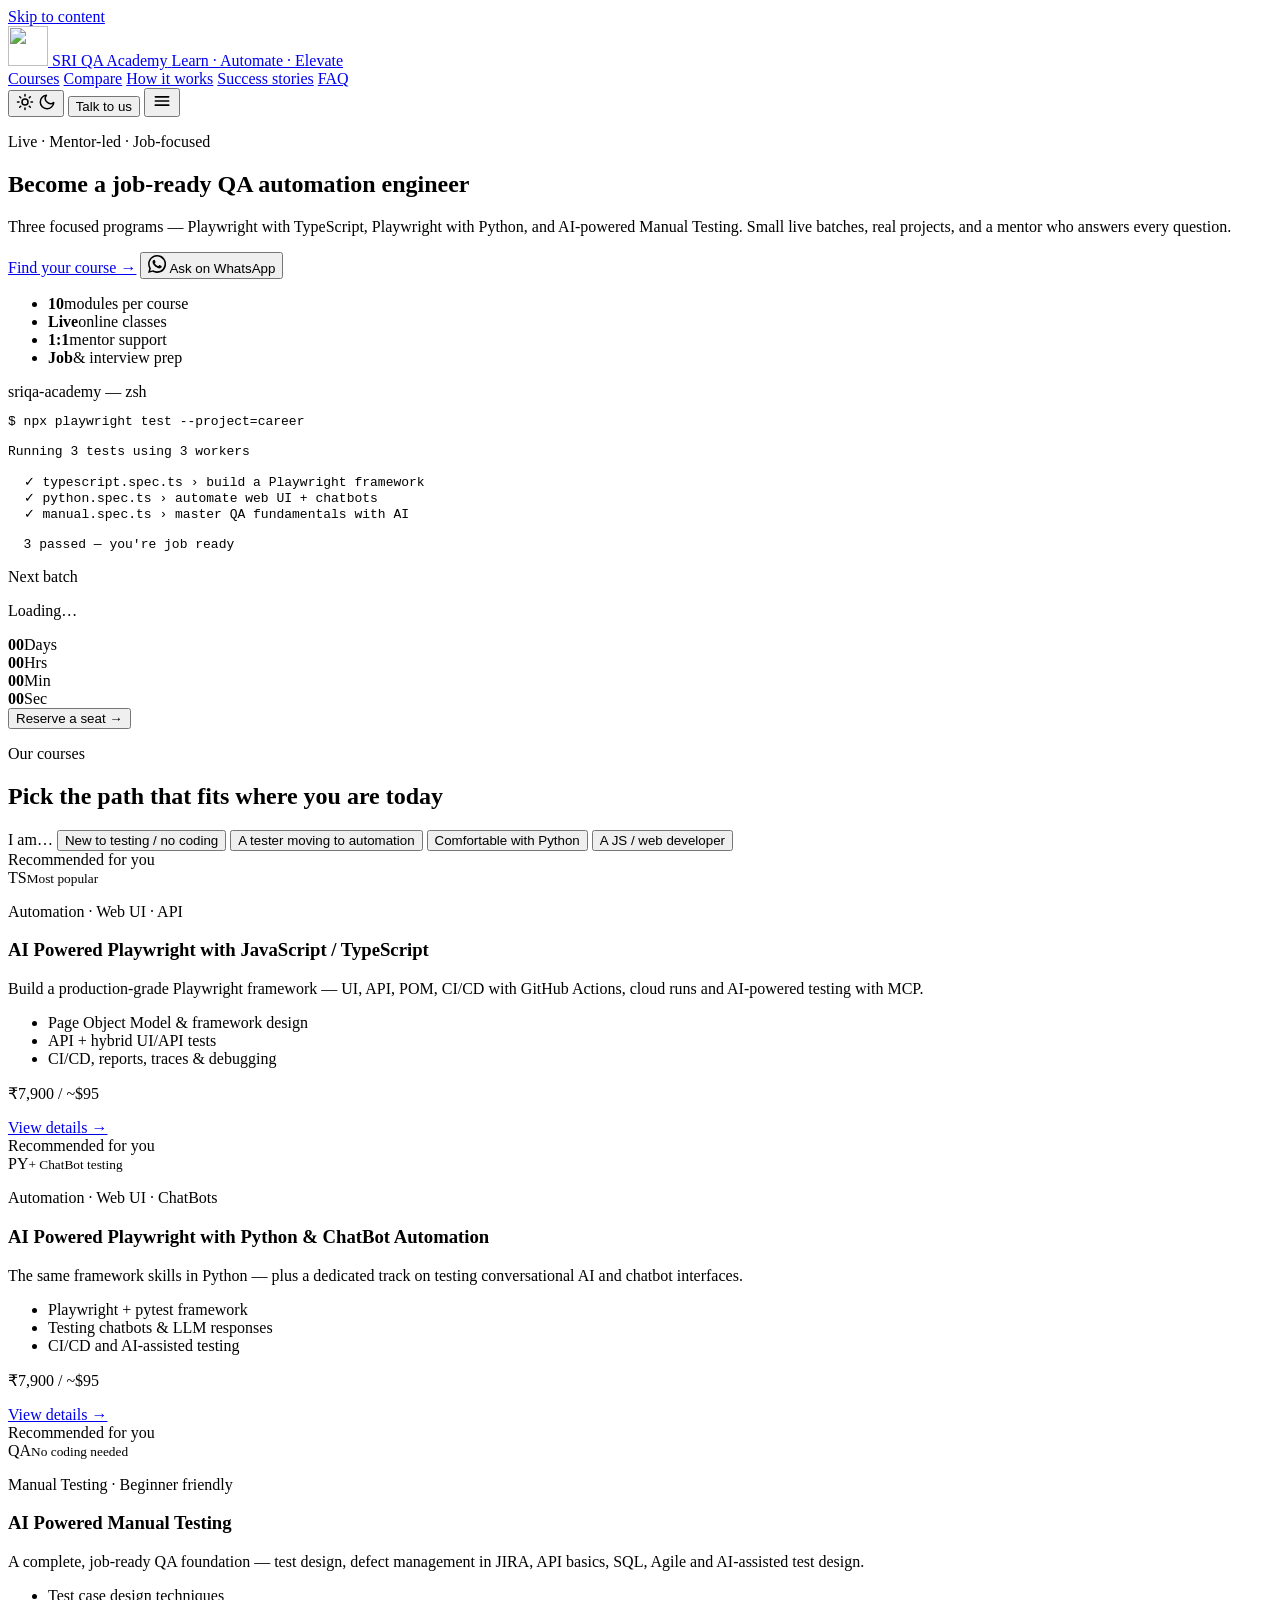
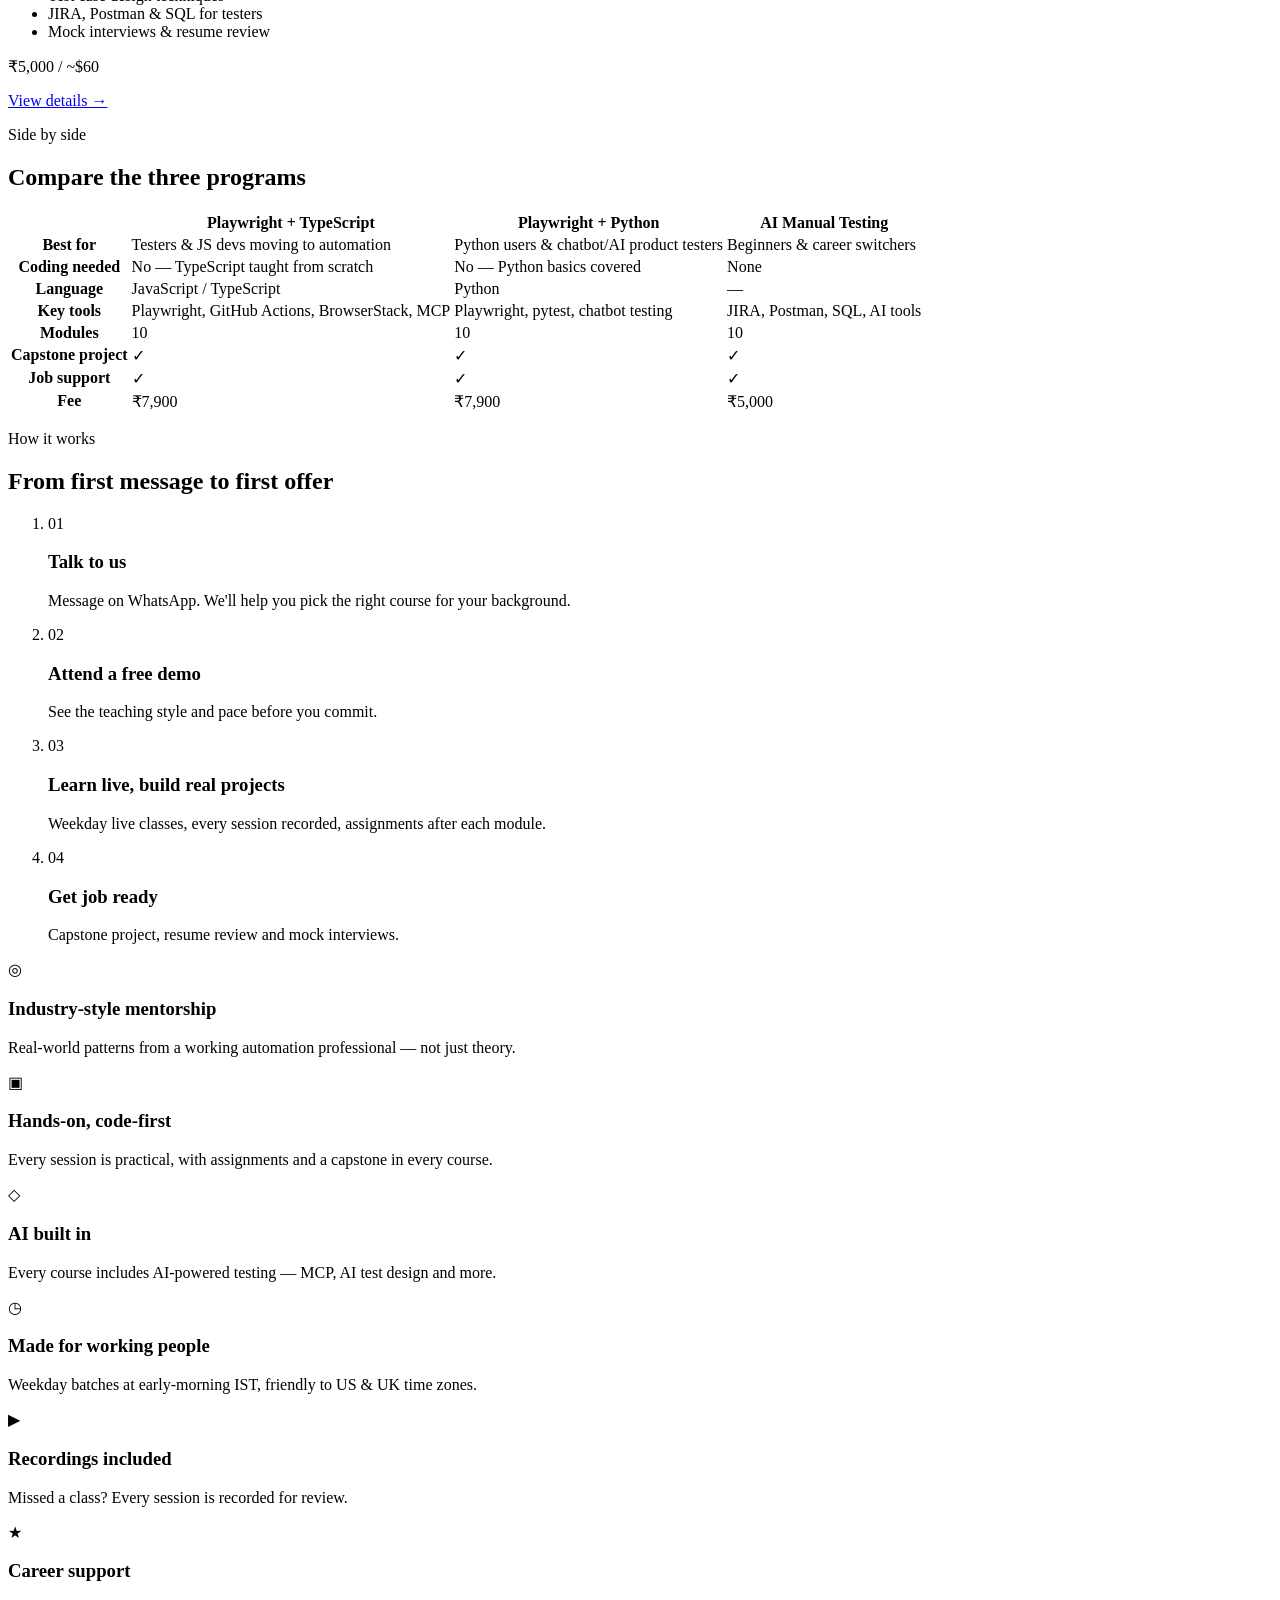
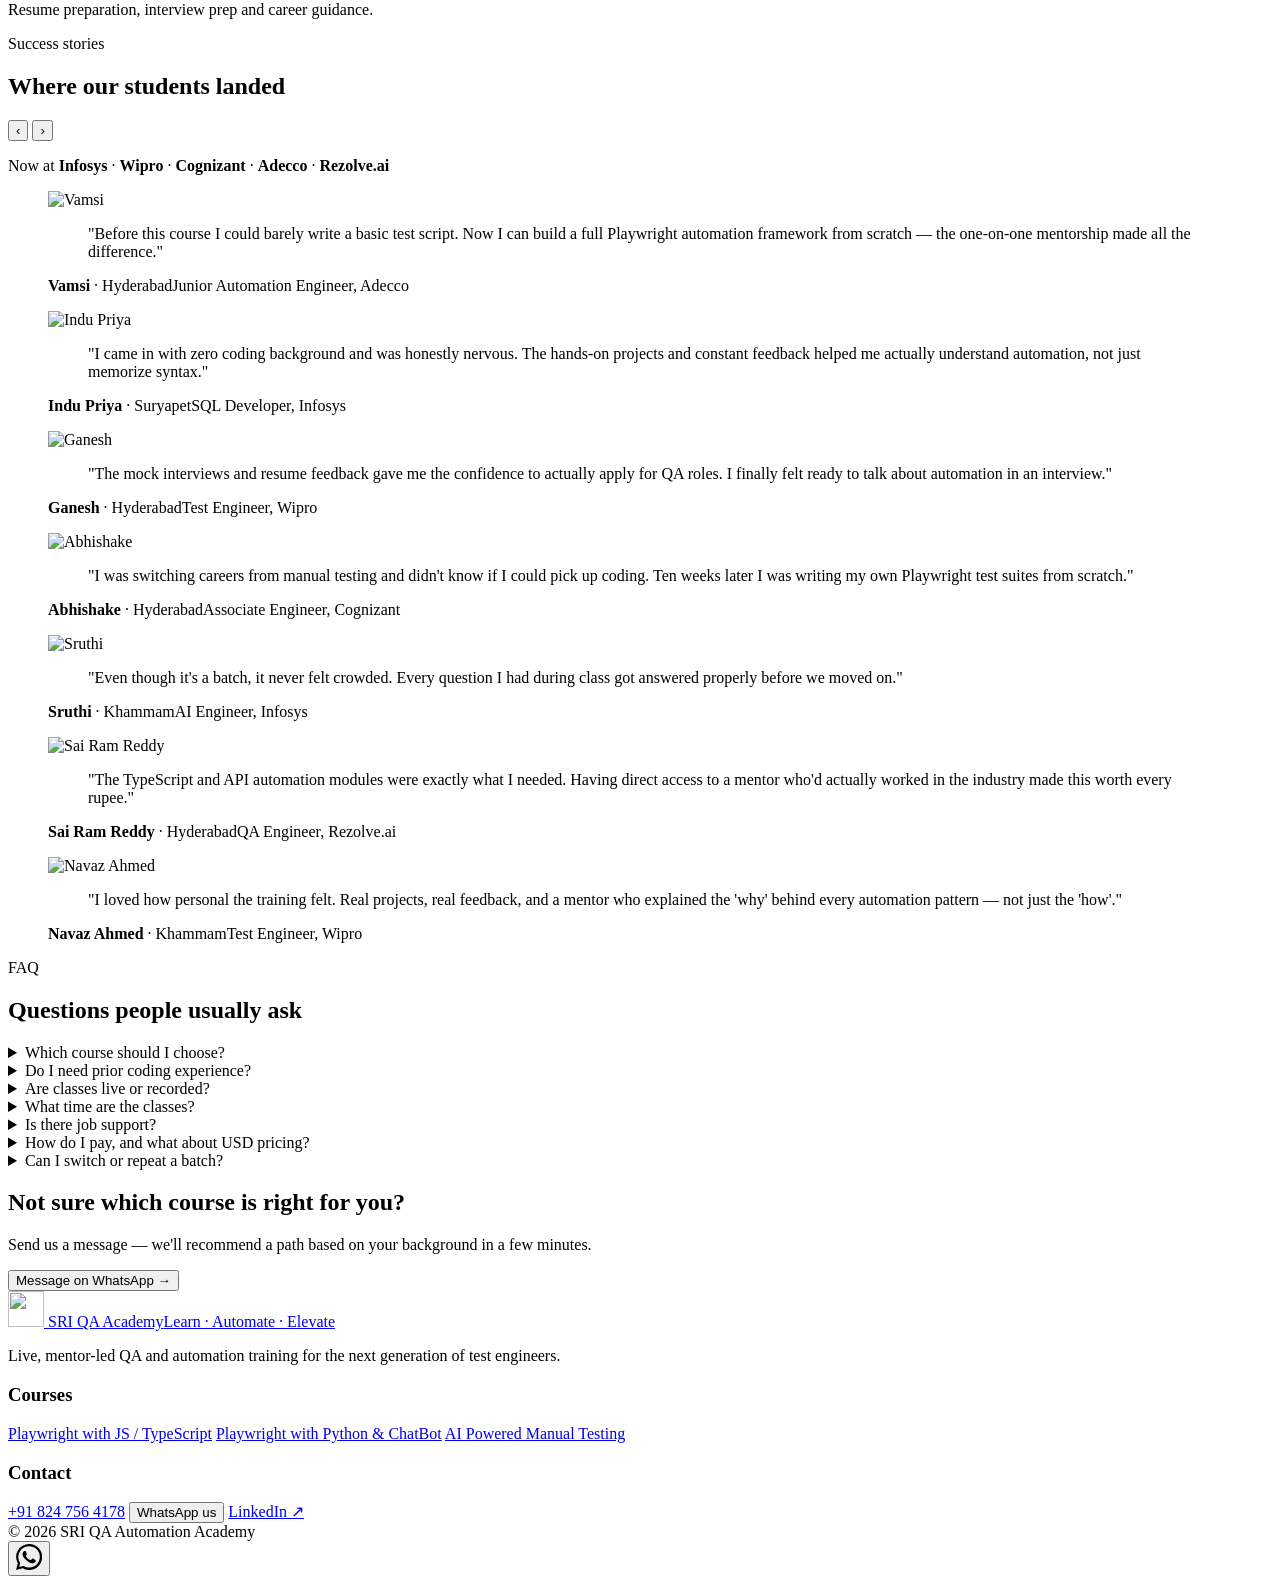
==== commit 80d474a5: "Update index.html" ====
--- a/index.html
+++ b/index.html
@@ -1,367 +1,491 @@
 <!DOCTYPE html>
-<html lang="en" data-theme="signal">
+<html lang="en">
 <head>
-  <meta name="google-site-verification" content="8WmMX8wNb68K5B0y0v8DLeX5lRYEttOTQkn6p2hWPLk" />
-  <!-- Google tag (gtag.js) -->
+<meta charset="UTF-8">
+<meta name="viewport" content="width=device-width, initial-scale=1.0">
+<title>SRI QA Automation Academy — Playwright, Python & AI Manual Testing Courses</title>
+<meta name="description" content="Live, mentor-led QA courses: AI-powered Playwright with TypeScript, Playwright with Python & ChatBot testing, and AI-powered Manual Testing. Hands-on projects and job support.">
+<meta name="google-site-verification" content="8WmMX8wNb68K5B0y0v8DLeX5lRYEttOTQkn6p2hWPLk" />
+<link rel="canonical" href="https://sriqaacademy.org/">
+<meta name="theme-color" content="#080B10">
+<link rel="icon" href="img/logo-192.jpg">
+<link rel="apple-touch-icon" href="img/logo-192.jpg">
+
+<meta property="og:type" content="website">
+<meta property="og:url" content="https://sriqaacademy.org/">
+<meta property="og:title" content="SRI QA Automation Academy — Become a job-ready QA engineer">
+<meta property="og:description" content="Mentor-led Playwright (TypeScript & Python) and AI manual testing courses with live classes, real projects and job support.">
+<meta property="og:image" content="https://sriqaacademy.org/SRIQA.jpg">
+<meta name="twitter:card" content="summary">
+
+<!-- Apply saved / system theme before paint (prevents a flash of the wrong theme) -->
+<script>
+  (function(){
+    try{
+      var t = localStorage.getItem('sriqa-theme');
+      if(!t) t = window.matchMedia('(prefers-color-scheme: light)').matches ? 'light' : 'dark';
+      document.documentElement.setAttribute('data-theme', t);
+    }catch(e){ document.documentElement.setAttribute('data-theme','dark'); }
+  })();
+</script>
+
+<!-- Google tag (gtag.js) -->
 <script async src="https://www.googletagmanager.com/gtag/js?id=AW-18395952386"></script>
 <script>
   window.dataLayer = window.dataLayer || [];
   function gtag(){dataLayer.push(arguments);}
   gtag('js', new Date());
-
   gtag('config', 'AW-18395952386');
 </script>
-<meta charset="UTF-8">
-<meta name="viewport" content="width=device-width, initial-scale=1.0">
-<title>SRI QA Automation Academy — Choose Your Course</title>
-<meta name="description" content="Sri QA Automation Academy offers mentor-led courses in Playwright automation with TypeScript, Playwright with Python & ChatBot testing, and AI-powered manual testing. Hands-on, job-ready training.">
-<link rel="canonical" href="https://sriqaacademy.org/">
-<meta property="og:title" content="SRI QA Automation Academy — Choose Your Course">
-<meta property="og:description" content="Mentor-led Playwright, Python, and manual testing courses with hands-on projects and job support.">
-<meta property="og:type" content="website">
-<meta property="og:url" content="https://sriqaacademy.org/">
-<meta property="og:image" content="https://sriqaacademy.org/logo.png">
+
 <link rel="preconnect" href="https://fonts.googleapis.com">
 <link rel="preconnect" href="https://fonts.gstatic.com" crossorigin>
-<link href="https://fonts.googleapis.com/css2?family=Space+Grotesk:wght@500;600;700&family=Inter:wght@400;500;600;700&family=JetBrains+Mono:wght@400;500;600;700&display=swap" rel="stylesheet">
-<link rel="stylesheet" href="style.css">
+<link href="https://fonts.googleapis.com/css2?family=Space+Grotesk:wght@500;600;700&family=Inter:wght@400;500;600;700&family=JetBrains+Mono:wght@400;500;600&display=swap" rel="stylesheet">
+<link rel="stylesheet" href="home.css">
+
+<script type="application/ld+json">
+{
+  "@context": "https://schema.org",
+  "@graph": [
+    {
+      "@type": "EducationalOrganization",
+      "@id": "https://sriqaacademy.org/#org",
+      "name": "SRI QA Automation Academy",
+      "url": "https://sriqaacademy.org/",
+      "logo": "https://sriqaacademy.org/SRIQA.jpg",
+      "telephone": "+91-8247564178",
+      "sameAs": ["https://www.linkedin.com/in/sri-automation-academy-94047b396/"]
+    },
+    {
+      "@type": "Course",
+      "name": "AI Powered Playwright with JavaScript/TypeScript",
+      "description": "Build a production-grade Playwright automation framework in TypeScript — UI, API, CI/CD and AI-powered testing with MCP.",
+      "url": "https://sriqaacademy.org/playwright-typescript-course.html",
+      "provider": {"@id": "https://sriqaacademy.org/#org"},
+      "offers": {"@type": "Offer", "price": "7900", "priceCurrency": "INR", "category": "Paid"}
+    },
+    {
+      "@type": "Course",
+      "name": "AI Powered Playwright with Python & ChatBot Automation",
+      "description": "Playwright framework skills in Python, plus a dedicated track on testing conversational AI and chatbot interfaces.",
+      "url": "https://sriqaacademy.org/playwright-python-chatbot.html",
+      "provider": {"@id": "https://sriqaacademy.org/#org"},
+      "offers": {"@type": "Offer", "price": "7900", "priceCurrency": "INR", "category": "Paid"}
+    },
+    {
+      "@type": "Course",
+      "name": "AI Powered Manual Testing",
+      "description": "A job-ready QA foundation — test design, defect management, SQL, Agile, and using AI to speed up manual testing.",
+      "url": "https://sriqaacademy.org/ai-powered-manual-testing.html",
+      "provider": {"@id": "https://sriqaacademy.org/#org"},
+      "offers": {"@type": "Offer", "price": "5000", "priceCurrency": "INR", "category": "Paid"}
+    }
+  ]
+}
+</script>
 </head>
 <body>
-
-<header>
-  <nav class="nav wrap" style="max-width:1120px;padding-left:0;padding-right:0;">
-    <div class="brand">
-      <img src="SRIQA.jpg" alt="Sri QA Automation Academy" class="brand-mark">
-      <div>
-        <div class="brand-name">SRI QA AUTOMATION ACADEMY</div>
-        <div class="brand-tag">LEARN · AUTOMATE · ELEVATE</div>
+<a class="skip-link" href="#main">Skip to content</a>
+
+<!-- ============ HEADER ============ -->
+<header class="site-header" id="top">
+  <div class="container header-row">
+    <a href="#top" class="brand" aria-label="SRI QA Automation Academy — home">
+      <img src="img/logo-192.jpg" alt="" width="40" height="40">
+      <span class="brand-text">
+        <span class="brand-name">SRI QA Academy</span>
+        <span class="brand-tag">Learn · Automate · Elevate</span>
+      </span>
+    </a>
+
+    <nav class="main-nav" id="mainNav" aria-label="Main">
+      <a href="#courses">Courses</a>
+      <a href="#compare">Compare</a>
+      <a href="#how">How it works</a>
+      <a href="#stories">Success stories</a>
+      <a href="#faq">FAQ</a>
+    </nav>
+
+    <div class="header-actions">
+      <button class="icon-btn" id="themeToggle" type="button" aria-label="Toggle light / dark theme">
+        <svg class="i-sun" width="18" height="18" viewBox="0 0 24 24" fill="none" stroke="currentColor" stroke-width="2" stroke-linecap="round" aria-hidden="true"><circle cx="12" cy="12" r="4"/><path d="M12 2v2M12 20v2M4.9 4.9l1.4 1.4M17.7 17.7l1.4 1.4M2 12h2M20 12h2M4.9 19.1l1.4-1.4M17.7 6.3l1.4-1.4"/></svg>
+        <svg class="i-moon" width="18" height="18" viewBox="0 0 24 24" fill="none" stroke="currentColor" stroke-width="2" stroke-linecap="round" stroke-linejoin="round" aria-hidden="true"><path d="M21 12.79A9 9 0 1 1 11.21 3 7 7 0 0 0 21 12.79z"/></svg>
+      </button>
+      <button class="btn btn-primary btn-sm hide-sm js-contact" type="button" data-course="">Talk to us</button>
+      <button class="icon-btn menu-btn" id="menuBtn" type="button" aria-label="Open menu" aria-expanded="false" aria-controls="mainNav">
+        <svg width="20" height="20" viewBox="0 0 24 24" fill="none" stroke="currentColor" stroke-width="2" stroke-linecap="round" aria-hidden="true"><path d="M4 7h16M4 12h16M4 17h16"/></svg>
+      </button>
+    </div>
+  </div>
+</header>
+
+<main id="main">
+
+<!-- ============ HERO ============ -->
+<section class="hero">
+  <div class="container hero-grid">
+    <div class="hero-copy">
+      <p class="eyebrow">Live · Mentor-led · Job-focused</p>
+      <h1>Become a <span class="hl">job-ready</span> QA&nbsp;automation engineer</h1>
+      <p class="lead">Three focused programs — Playwright with TypeScript, Playwright with Python, and AI-powered Manual Testing. Small live batches, real projects, and a mentor who answers every question.</p>
+      <div class="hero-cta">
+        <a href="#courses" class="btn btn-primary">Find your course →</a>
+        <button type="button" class="btn btn-ghost js-contact" data-course="">
+          <svg width="18" height="18" viewBox="0 0 24 24" fill="currentColor" aria-hidden="true"><path d="M17.5 14.4c-.3-.1-1.8-.9-2-1s-.5-.1-.7.1-.8 1-1 1.2-.4.2-.7.1a8.2 8.2 0 0 1-4-3.5c-.3-.5.3-.5.9-1.6.1-.2 0-.4 0-.5l-.9-2.2c-.2-.6-.5-.5-.7-.5h-.6a1.1 1.1 0 0 0-.8.4 3.4 3.4 0 0 0-1 2.5 5.9 5.9 0 0 0 1.2 3.1 13.5 13.5 0 0 0 5.2 4.6c1.9.8 2.7.9 3.6.7a3.1 3.1 0 0 0 2-1.4 2.5 2.5 0 0 0 .2-1.4c-.1-.1-.3-.2-.7-.3zM12 21.8a9.9 9.9 0 0 1-5-1.4l-.4-.2-3.7 1 1-3.6-.2-.4A9.9 9.9 0 1 1 12 21.8zM12 0a12 12 0 0 0-10.3 18L0 24l6.2-1.6A12 12 0 1 0 12 0z"/></svg>
+          Ask on WhatsApp
+        </button>
       </div>
-    </div>
-    <div class="nav-right">
-      <div class="nav-badges">
-        <span class="pill on">AI-Powered Training</span>
-      </div>
-      <div class="nav-courses-menu">
-        <button class="nav-courses-btn" id="coursesMenuBtn" aria-expanded="false" aria-haspopup="true">Courses <span class="nav-courses-caret">▾</span></button>
-        <div class="nav-courses-dropdown" id="coursesMenuDropdown">
-          <a href="playwright-typescript-course.html">Playwright with JS/TypeScript</a>
-          <a href="playwright-python-chatbot.html">Playwright with Python & ChatBot</a>
-          <a href="ai-powered-manual-testing.html">AI Manual Testing</a>
-        </div>
-      </div>
-      <button class="theme-toggle" id="themeToggle" aria-label="Switch to light theme" aria-pressed="false">
-        <span class="tt-icon tt-sun" aria-hidden="true">
-          <svg width="13" height="13" viewBox="0 0 24 24" fill="none" stroke="currentColor" stroke-width="2" stroke-linecap="round"><circle cx="12" cy="12" r="4"/><path d="M12 2v2M12 20v2M4.9 4.9l1.4 1.4M17.7 17.7l1.4 1.4M2 12h2M20 12h2M4.9 19.1l1.4-1.4M17.7 6.3l1.4-1.4"/></svg>
-        </span>
-        <span class="tt-track"><span class="tt-knob"></span></span>
-        <span class="tt-icon tt-moon" aria-hidden="true">
-          <svg width="13" height="13" viewBox="0 0 24 24" fill="none" stroke="currentColor" stroke-width="2" stroke-linecap="round" stroke-linejoin="round"><path d="M21 12.79A9 9 0 1 1 11.21 3 7 7 0 0 0 21 12.79z"/></svg>
-        </span>
-      </button>
-    </div>
-  </nav>
-</header>
-
-<section class="hero">
-  <div class="wrap">
-    <div class="eyebrow">Three paths into a QA automation career</div>
-    <h1>
-      Choose the course<br>
-      <span class="l2">that fits</span><br>
-      <span class="l3">your <span>goals</span></span>
-    </h1>
-    <p style="color:var(--text-1);font-size:15px;max-width:560px;margin-top:18px;">
-      Sri QA Automation Academy runs three focused, mentor-led programs — pick the one that matches where you are today.
-    </p>
-    <div class="hero-cta">
-      <button type="button" class="btn btn-primary js-scroll-to" data-target="courses">Explore courses →</button>
-      <button class="btn btn-ghost js-enroll-btn">Ask us on WhatsApp</button>
-    </div>
-  </div>
-</section>
-<div class="countdown-strip">
-  <div class="wrap countdown-inner">
-    <div class="countdown-label">◆ Next batch starts in</div>
-    <div class="countdown-timer" id="countdownTimer">
-      <div class="cd-unit"><span class="cd-num" id="cdDays">15</span><span class="cd-lbl">Days</span></div>
-      <span class="cd-colon">:</span>
-      <div class="cd-unit"><span class="cd-num" id="cdHours">00</span><span class="cd-lbl">Hours</span></div>
-      <span class="cd-colon">:</span>
-      <div class="cd-unit"><span class="cd-num" id="cdMinutes">00</span><span class="cd-lbl">Minutes</span></div>
-      <span class="cd-colon">:</span>
-      <div class="cd-unit"><span class="cd-num" id="cdSeconds">00</span><span class="cd-lbl">Seconds</span></div>
-    </div>
-      <div class="countdown-tz-row">
-        <div class="countdown-tz-item">🇮🇳 <b>5th Oct, 7:30 – 8:30 AM</b> IST</div>
-        <div class="countdown-tz-item">🇺🇸 <b>5th Oct, 9:00 – 10:00 PM</b> EST</div>
-        <div class="countdown-tz-item">🇬🇧 <b>5th Oct, 3:00 – 4:00 AM</b> BST</div>
-      </div>
-  </div>
-</div>
-
-
-<section class="sec" id="courses" style="padding-top:20px;">
-  <div class="wrap">
-    <div class="sec-head reveal">
-      <div class="eyebrow">Our courses</div>
-      <h2>Three different courses, three different outcomes</h2>
-      <p>Each program is mentor-led, hands-on, and built around a weekday batch schedule for working professionals.</p>
-    </div>
-
-    <div class="course-grid reveal-stagger reveal">
-
-      <div class="course-card">
-        <div class="course-card-top course-card-top--ts">
-          <div class="course-code course-code-sm">JS / TS</div>
-        </div>
-        <div class="course-card-body">
-          <div class="course-tag">Automation · Web UI</div>
-          <h3 class="course-title">AI Powered Playwright with JavaScript/TypeScript</h3>
-          <p class="course-desc">Build a production-grade Playwright automation framework in TypeScript — UI, API, CI/CD, and AI-powered testing with MCP.</p>
-          <div class="course-meta">
-            <span class="tech-chip">TypeScript</span>
-            <span class="tech-chip">Playwright</span>
-            <span class="tech-chip">CI/CD</span>
-            <span class="tech-chip">10 modules</span>
-          </div>
-          <div class="course-price">₹7,900 <span class="course-price-usd">/ $95</span></div>
-          <a href="playwright-typescript-course.html" class="btn btn-primary course-cta">View course details →</a>
-        </div>
-      </div>
-
-      <div class="course-card">
-        <div class="course-card-top course-card-top--py">
-          <div class="course-code course-code-sm">PYTHON</div>
-        </div>
-        <div class="course-card-body">
-          <div class="course-tag">Automation · Web UI + ChatBots</div>
-          <h3 class="course-title">AI Powered Playwright with Python & ChatBot Automation</h3>
-          <p class="course-desc">The same Playwright framework skills, built in Python — plus a dedicated track on testing conversational AI and chatbot interfaces.</p>
-          <div class="course-meta">
-            <span class="tech-chip">Python</span>
-            <span class="tech-chip">Playwright</span>
-            <span class="tech-chip">ChatBot Automation</span>
-            <span class="tech-chip">10 modules</span>
-          </div>
-          <div class="course-price">₹7,900 <span class="course-price-usd">/ $95</span></div>
-          <a href="playwright-python-chatbot.html" class="btn btn-primary course-cta">View course details →</a>
-        </div>
-      </div>
-
-      <div class="course-card">
-        <div class="course-card-top course-card-top--qa">
-          <div class="course-code course-code-sm">AI MANUAL TESTING</div>
-        </div>
-        <div class="course-card-body">
-          <div class="course-tag">Manual Testing · No coding required</div>
-          <h3 class="course-title">AI Powered Manual Testing</h3>
-          <p class="course-desc">A complete, job-ready QA foundation — test case design, defect management, SQL, and how to use AI to speed up manual test design.</p>
-          <div class="course-meta">
-            <span class="tech-chip">SDLC/STLC</span>
-            <span class="tech-chip">JIRA</span>
-            <span class="tech-chip">SQL</span>
-            <span class="tech-chip">10 modules</span>
-          </div>
-          <div class="course-price">₹5,000 <span class="course-price-usd">/ $60</span></div>
-          <a href="ai-powered-manual-testing.html" class="btn btn-primary course-cta">View course details →</a>
-        </div>
-      </div>
-
-    </div>
-  </div>
-</section>
-
-<section class="sec" style="padding-top:0;">
-  <div class="wrap">
-    <div class="sec-head reveal">
-      <div class="eyebrow">Why choose Sri QA Academy</div>
-      <h2>The same mentorship standard, across every course</h2>
-    </div>
-    <div class="feat-grid reveal-stagger reveal">
-      <div class="feat-card"><div class="fi">★</div><h4>Industry-style mentorship</h4><p>Real-world patterns and practices, not just theory.</p></div>
-      <div class="feat-card"><div class="fi">▣</div><h4>Hands-on projects</h4><p>Real assignments and a capstone project in every course.</p></div>
-      <div class="feat-card"><div class="fi">◇</div><h4>AI-integrated learning</h4><p>Every course includes an AI-powered testing component.</p></div>
-      <div class="feat-card"><div class="fi">◷</div><h4>Flexible schedule</h4><p>Weekday batches designed for working professionals.</p></div>
-    </div>
-  </div>
-</section>
-
-<section class="sec" id="stories" style="padding-top:0;">
-  <div class="wrap">
-    <div class="sec-head reveal">
-      <div class="eyebrow">Success stories</div>
-      <h2>Where our students landed</h2>
-      <p>Real students, real batches.</p>
-    </div>
-
-    <div class="carousel reveal" aria-roledescription="carousel">
-      <div class="carousel-track" id="carouselTrack">
-
-        <div class="carousel-slide">
-          <div class="story-photo"><img src="student-bala.jpg" alt="Student photo"></div>
-          <div class="story-body">
-            <p class="story-quote">"Before this course I could barely write a basic test script. Now I can build a full Playwright automation framework from scratch — the one-on-one mentorship made all the difference."</p>
-            <div class="story-name">Vamsi <span class="story-loc">· City: Hyderabad</span></div>
-            <div class="story-role">Junior Automation Engineer / Adecco Pvt</div>
+      <ul class="hero-proof" aria-label="Highlights">
+        <li><b>10</b><span>modules per course</span></li>
+        <li><b>Live</b><span>online classes</span></li>
+        <li><b>1:1</b><span>mentor support</span></li>
+        <li><b>Job</b><span>& interview prep</span></li>
+      </ul>
+    </div>
+
+    <div class="terminal" aria-hidden="true">
+      <div class="term-bar"><i></i><i></i><i></i><span>sriqa-academy — zsh</span></div>
+      <pre class="term-body"><span class="c-dim">$</span> npx playwright test <span class="c-dim">--project=career</span>
+
+Running 3 tests using 3 workers
+
+  <span class="c-pass">✓</span> typescript.spec.ts › build a Playwright framework
+  <span class="c-pass">✓</span> python.spec.ts › automate web UI + chatbots
+  <span class="c-pass">✓</span> manual.spec.ts › master QA fundamentals with AI
+
+  <span class="c-pass">3 passed</span> <span class="c-dim">— you're job ready</span><span class="cursor"></span></pre>
+    </div>
+  </div>
+</section>
+
+<!-- ============ NEXT BATCH ============ -->
+<section class="batch" aria-labelledby="batchTitle">
+  <div class="container batch-card" id="batchCard">
+    <div class="batch-info">
+      <p class="batch-kicker" id="batchTitle"><span class="dot"></span> Next batch</p>
+      <p class="batch-date" id="batchDate">Loading…</p>
+      <p class="batch-local" id="batchLocal"></p>
+    </div>
+    <div class="countdown" id="countdown" role="timer" aria-live="off">
+      <div><b id="cdD">00</b><span>Days</span></div>
+      <div><b id="cdH">00</b><span>Hrs</span></div>
+      <div><b id="cdM">00</b><span>Min</span></div>
+      <div><b id="cdS">00</b><span>Sec</span></div>
+    </div>
+    <button type="button" class="btn btn-primary js-contact" data-course="">Reserve a seat →</button>
+  </div>
+</section>
+
+<!-- ============ COURSES ============ -->
+<section class="section" id="courses" aria-labelledby="coursesTitle">
+  <div class="container">
+    <header class="section-head">
+      <p class="eyebrow">Our courses</p>
+      <h2 id="coursesTitle">Pick the path that fits where you are today</h2>
+    </header>
+
+    <!-- quick picker -->
+    <div class="picker" role="group" aria-label="Help me choose">
+      <span class="picker-label">I am…</span>
+      <button type="button" class="chip" data-pick="manual" aria-pressed="false">New to testing / no coding</button>
+      <button type="button" class="chip" data-pick="ts" aria-pressed="false">A tester moving to automation</button>
+      <button type="button" class="chip" data-pick="py" aria-pressed="false">Comfortable with Python</button>
+      <button type="button" class="chip" data-pick="ts" aria-pressed="false">A JS / web developer</button>
+    </div>
+
+    <div class="course-grid">
+      <article class="course-card" data-course-id="ts">
+        <span class="badge-rec">Recommended for you</span>
+        <div class="course-top ct-ts"><span>TS</span><small>Most popular</small></div>
+        <div class="course-body">
+          <p class="course-tag">Automation · Web UI · API</p>
+          <h3>AI Powered Playwright with JavaScript / TypeScript</h3>
+          <p>Build a production-grade Playwright framework — UI, API, POM, CI/CD with GitHub Actions, cloud runs and AI-powered testing with MCP.</p>
+          <ul class="ticks">
+            <li>Page Object Model & framework design</li>
+            <li>API + hybrid UI/API tests</li>
+            <li>CI/CD, reports, traces & debugging</li>
+          </ul>
+          <div class="course-foot">
+            <p class="price">₹7,900 <span>/ ~$95</span></p>
+            <a href="playwright-typescript-course.html" class="btn btn-primary btn-sm">View details →</a>
           </div>
         </div>
-
-        <div class="carousel-slide">
-          <div class="story-photo"><img src="student-2.jpg" alt="Student photo"></div>
-          <div class="story-body">
-            <p class="story-quote">"I came in with zero coding background and was honestly nervous. The hands-on projects and constant feedback helped me actually understand automation, not just memorize syntax."</p>
-            <div class="story-name">Indu Priya <span class="story-loc">· City: Suryapet</span></div>
-            <div class="story-role">SQL Developer / Infosys</div>
+      </article>
+
+      <article class="course-card" data-course-id="py">
+        <span class="badge-rec">Recommended for you</span>
+        <div class="course-top ct-py"><span>PY</span><small>+ ChatBot testing</small></div>
+        <div class="course-body">
+          <p class="course-tag">Automation · Web UI · ChatBots</p>
+          <h3>AI Powered Playwright with Python & ChatBot Automation</h3>
+          <p>The same framework skills in Python — plus a dedicated track on testing conversational AI and chatbot interfaces.</p>
+          <ul class="ticks">
+            <li>Playwright + pytest framework</li>
+            <li>Testing chatbots & LLM responses</li>
+            <li>CI/CD and AI-assisted testing</li>
+          </ul>
+          <div class="course-foot">
+            <p class="price">₹7,900 <span>/ ~$95</span></p>
+            <a href="playwright-python-chatbot.html" class="btn btn-primary btn-sm">View details →</a>
           </div>
         </div>
-
-        <div class="carousel-slide">
-          <div class="story-photo"><img src="student.Ganesh.jpeg" alt="Student photo"></div>
-          <div class="story-body">
-            <p class="story-quote">"The mock interviews and resume feedback gave me the confidence to actually apply for QA roles. I finally felt ready to talk about automation in an interview."</p>
-            <div class="story-name">Ganesh <span class="story-loc">· City: Hyderabad</span></div>
-            <div class="story-role">Test Engineer / Wipro</div>
+      </article>
+
+      <article class="course-card" data-course-id="manual">
+        <span class="badge-rec">Recommended for you</span>
+        <div class="course-top ct-qa"><span>QA</span><small>No coding needed</small></div>
+        <div class="course-body">
+          <p class="course-tag">Manual Testing · Beginner friendly</p>
+          <h3>AI Powered Manual Testing</h3>
+          <p>A complete, job-ready QA foundation — test design, defect management in JIRA, API basics, SQL, Agile and AI-assisted test design.</p>
+          <ul class="ticks">
+            <li>Test case design techniques</li>
+            <li>JIRA, Postman & SQL for testers</li>
+            <li>Mock interviews & resume review</li>
+          </ul>
+          <div class="course-foot">
+            <p class="price">₹5,000 <span>/ ~$60</span></p>
+            <a href="ai-powered-manual-testing.html" class="btn btn-primary btn-sm">View details →</a>
           </div>
         </div>
-
-         <div class="carousel-slide">
-          <div class="story-photo"><img src="Abhi.jpeg" alt="Student photo"></div>
-          <div class="story-body">
-            <p class="story-quote">"I was switching careers from manual testing and honestly didn't know if I could pick up coding. Twelve — sorry, ten weeks later I was writing my own Playwright test suites from scratch"</p>
-            <div class="story-name">Abhishake<span class="story-loc">· City: Hyderabad</span></div>
-            <div class="story-role">Associate Engineer / Cognizant</div>
-          </div>
-        </div>
-
-        <div class="carousel-slide">
-          <div class="story-photo"><img src="sruthi-new.jpeg" alt="Student photo"></div>
-          <div class="story-body">
-            <p class="story-quote">"Even though it's a batch, it never felt crowded. Every question I had during class got answered properly before we moved on."</p>
-            <div class="story-name">Sruthi <span class="story-loc">· City: Khammam</span></div>
-            <div class="story-role">AI Engineer / Infosys</div>
-          </div>
-        </div>
-
-        <div class="carousel-slide">
-          <div class="story-photo"><img src="student-sai.jpg" alt="Student photo"></div>
-          <div class="story-body">
-            <p class="story-quote">"The TypeScript and API automation modules were exactly what I needed. Having direct access to a mentor who'd actually worked in the industry made this worth every rupee."</p>
-            <div class="story-name">Sai Ram Reddy <span class="story-loc">· City: Hyderabad</span></div>
-            <div class="story-role">QA Engineer / Rezolve.ai</div>
-          </div>
-        </div>
-
-        <div class="carousel-slide">
-          <div class="story-photo"><img src="student-navaz.jpg" alt="Student photo"></div>
-          <div class="story-body">
-            <p class="story-quote">"I loved how personal the training felt. Real projects, real feedback, and a mentor who explained the 'why' behind every automation pattern — not just the 'how'."</p>
-            <div class="story-name">Navaz Ahmed <span class="story-loc">· City: Khammam</span></div>
-            <div class="story-role">Test Engineer / Wipro</div>
-          </div>
-        </div>
-
+      </article>
+    </div>
+  </div>
+</section>
+
+<!-- ============ COMPARE ============ -->
+<section class="section section-alt" id="compare" aria-labelledby="compareTitle">
+  <div class="container">
+    <header class="section-head">
+      <p class="eyebrow">Side by side</p>
+      <h2 id="compareTitle">Compare the three programs</h2>
+    </header>
+    <div class="table-wrap" tabindex="0" role="region" aria-labelledby="compareTitle">
+      <table class="compare">
+        <thead>
+          <tr><th scope="col"></th><th scope="col">Playwright + TypeScript</th><th scope="col">Playwright + Python</th><th scope="col">AI Manual Testing</th></tr>
+        </thead>
+        <tbody>
+          <tr><th scope="row">Best for</th><td>Testers & JS devs moving to automation</td><td>Python users & chatbot/AI product testers</td><td>Beginners & career switchers</td></tr>
+          <tr><th scope="row">Coding needed</th><td>No — TypeScript taught from scratch</td><td>No — Python basics covered</td><td>None</td></tr>
+          <tr><th scope="row">Language</th><td>JavaScript / TypeScript</td><td>Python</td><td>—</td></tr>
+          <tr><th scope="row">Key tools</th><td>Playwright, GitHub Actions, BrowserStack, MCP</td><td>Playwright, pytest, chatbot testing</td><td>JIRA, Postman, SQL, AI tools</td></tr>
+          <tr><th scope="row">Modules</th><td>10</td><td>10</td><td>10</td></tr>
+          <tr><th scope="row">Capstone project</th><td class="yes">✓</td><td class="yes">✓</td><td class="yes">✓</td></tr>
+          <tr><th scope="row">Job support</th><td class="yes">✓</td><td class="yes">✓</td><td class="yes">✓</td></tr>
+          <tr class="row-price"><th scope="row">Fee</th><td>₹7,900</td><td>₹7,900</td><td>₹5,000</td></tr>
+        </tbody>
+      </table>
+    </div>
+  </div>
+</section>
+
+<!-- ============ HOW IT WORKS ============ -->
+<section class="section" id="how" aria-labelledby="howTitle">
+  <div class="container">
+    <header class="section-head">
+      <p class="eyebrow">How it works</p>
+      <h2 id="howTitle">From first message to first offer</h2>
+    </header>
+    <ol class="steps">
+      <li><span class="step-n">01</span><h3>Talk to us</h3><p>Message on WhatsApp. We'll help you pick the right course for your background.</p></li>
+      <li><span class="step-n">02</span><h3>Attend a free demo</h3><p>See the teaching style and pace before you commit.</p></li>
+      <li><span class="step-n">03</span><h3>Learn live, build real projects</h3><p>Weekday live classes, every session recorded, assignments after each module.</p></li>
+      <li><span class="step-n">04</span><h3>Get job ready</h3><p>Capstone project, resume review and mock interviews.</p></li>
+    </ol>
+
+    <div class="feat-grid">
+      <div class="feat"><span class="feat-i">◎</span><h3>Industry-style mentorship</h3><p>Real-world patterns from a working automation professional — not just theory.</p></div>
+      <div class="feat"><span class="feat-i">▣</span><h3>Hands-on, code-first</h3><p>Every session is practical, with assignments and a capstone in every course.</p></div>
+      <div class="feat"><span class="feat-i">◇</span><h3>AI built in</h3><p>Every course includes AI-powered testing — MCP, AI test design and more.</p></div>
+      <div class="feat"><span class="feat-i">◷</span><h3>Made for working people</h3><p>Weekday batches at early-morning IST, friendly to US & UK time zones.</p></div>
+      <div class="feat"><span class="feat-i">▶</span><h3>Recordings included</h3><p>Missed a class? Every session is recorded for review.</p></div>
+      <div class="feat"><span class="feat-i">★</span><h3>Career support</h3><p>Resume preparation, interview prep and career guidance.</p></div>
+    </div>
+  </div>
+</section>
+
+<!-- ============ STORIES ============ -->
+<section class="section section-alt" id="stories" aria-labelledby="storiesTitle">
+  <div class="container">
+    <header class="section-head section-head-row">
+      <div>
+        <p class="eyebrow">Success stories</p>
+        <h2 id="storiesTitle">Where our students landed</h2>
       </div>
-
-      <button class="carousel-arrow carousel-prev" id="carouselPrev" aria-label="Previous story">‹</button>
-      <button class="carousel-arrow carousel-next" id="carouselNext" aria-label="Next story">›</button>
-
-      <div class="carousel-dots" id="carouselDots"></div>
-    </div>
-  </div>
-</section>
-
-<div class="cta-band">
-  <div class="wrap">
-    <div class="cta-inner">
-      <div>
-        <h2>Not sure which course is right for you?</h2>
-        <p>Message us on WhatsApp and we'll help you pick the right path.</p>
+      <div class="slider-ctrl">
+        <button type="button" class="icon-btn" id="storyPrev" aria-label="Previous stories">‹</button>
+        <button type="button" class="icon-btn" id="storyNext" aria-label="Next stories">›</button>
       </div>
-      <button class="btn btn-primary js-enroll-btn">Message on WhatsApp →</button>
-    </div>
-  </div>
-</div>
-
-<footer>
-  <div class="wrap">
-    <div class="foot-row">
-      <div class="tech-strip">
-        <span class="tech-chip">TypeScript</span>
-        <span class="tech-chip">Python</span>
-        <span class="tech-chip">Playwright</span>
-        <span class="tech-chip">Manual Testing</span>
-        <span class="tech-chip">AI/MCP</span>
-      </div>
-      <a class="social-link" href="https://www.linkedin.com/in/sri-automation-academy-94047b396/" target="_blank" rel="noopener" aria-label="Sri QA Automation Academy on LinkedIn">
-        <svg width="16" height="16" viewBox="0 0 24 24" fill="currentColor"><path d="M20.45 20.45h-3.55v-5.57c0-1.33-.02-3.03-1.85-3.03-1.85 0-2.14 1.44-2.14 2.94v5.66H9.36V9h3.41v1.56h.05c.48-.9 1.64-1.85 3.37-1.85 3.6 0 4.27 2.37 4.27 5.46v6.28zM5.34 7.43a2.06 2.06 0 1 1 0-4.12 2.06 2.06 0 0 1 0 4.12zM7.12 20.45H3.56V9h3.56v11.45z"/></svg>
-        <span>LinkedIn</span>
+    </header>
+
+    <p class="logos" aria-label="Companies our students work at">Now at <b>Infosys</b> · <b>Wipro</b> · <b>Cognizant</b> · <b>Adecco</b> · <b>Rezolve.ai</b></p>
+
+    <div class="stories" id="stories-track" tabindex="0" aria-label="Student testimonials">
+      <figure class="story">
+        <img src="img/vamsi.jpg" alt="Vamsi" width="360" height="440" loading="lazy" decoding="async">
+        <blockquote>"Before this course I could barely write a basic test script. Now I can build a full Playwright automation framework from scratch — the one-on-one mentorship made all the difference."</blockquote>
+        <figcaption><b>Vamsi</b> · Hyderabad<span>Junior Automation Engineer, Adecco</span></figcaption>
+      </figure>
+      <figure class="story">
+        <img src="img/indu.jpg" alt="Indu Priya" width="360" height="440" loading="lazy" decoding="async">
+        <blockquote>"I came in with zero coding background and was honestly nervous. The hands-on projects and constant feedback helped me actually understand automation, not just memorize syntax."</blockquote>
+        <figcaption><b>Indu Priya</b> · Suryapet<span>SQL Developer, Infosys</span></figcaption>
+      </figure>
+      <figure class="story">
+        <img src="img/ganesh.jpg" alt="Ganesh" width="360" height="440" loading="lazy" decoding="async">
+        <blockquote>"The mock interviews and resume feedback gave me the confidence to actually apply for QA roles. I finally felt ready to talk about automation in an interview."</blockquote>
+        <figcaption><b>Ganesh</b> · Hyderabad<span>Test Engineer, Wipro</span></figcaption>
+      </figure>
+      <figure class="story">
+        <img src="img/abhishake.jpg" alt="Abhishake" width="360" height="440" loading="lazy" decoding="async">
+        <blockquote>"I was switching careers from manual testing and didn't know if I could pick up coding. Ten weeks later I was writing my own Playwright test suites from scratch."</blockquote>
+        <figcaption><b>Abhishake</b> · Hyderabad<span>Associate Engineer, Cognizant</span></figcaption>
+      </figure>
+      <figure class="story">
+        <img src="img/sruthi.jpg" alt="Sruthi" width="360" height="440" loading="lazy" decoding="async">
+        <blockquote>"Even though it's a batch, it never felt crowded. Every question I had during class got answered properly before we moved on."</blockquote>
+        <figcaption><b>Sruthi</b> · Khammam<span>AI Engineer, Infosys</span></figcaption>
+      </figure>
+      <figure class="story">
+        <img src="img/sairam.jpg" alt="Sai Ram Reddy" width="360" height="440" loading="lazy" decoding="async">
+        <blockquote>"The TypeScript and API automation modules were exactly what I needed. Having direct access to a mentor who'd actually worked in the industry made this worth every rupee."</blockquote>
+        <figcaption><b>Sai Ram Reddy</b> · Hyderabad<span>QA Engineer, Rezolve.ai</span></figcaption>
+      </figure>
+      <figure class="story">
+        <img src="img/navaz.jpg" alt="Navaz Ahmed" width="360" height="440" loading="lazy" decoding="async">
+        <blockquote>"I loved how personal the training felt. Real projects, real feedback, and a mentor who explained the 'why' behind every automation pattern — not just the 'how'."</blockquote>
+        <figcaption><b>Navaz Ahmed</b> · Khammam<span>Test Engineer, Wipro</span></figcaption>
+      </figure>
+    </div>
+  </div>
+</section>
+
+<!-- ============ FAQ ============ -->
+<section class="section" id="faq" aria-labelledby="faqTitle">
+  <div class="container narrow">
+    <header class="section-head">
+      <p class="eyebrow">FAQ</p>
+      <h2 id="faqTitle">Questions people usually ask</h2>
+    </header>
+    <div class="faq">
+      <details>
+        <summary>Which course should I choose?</summary>
+        <p>New to testing or no coding background? Start with <b>AI Powered Manual Testing</b>. Already testing and want automation? Choose <b>Playwright with TypeScript</b> — it's the most in-demand stack. Prefer Python or work on chatbot / AI products? Choose <b>Playwright with Python & ChatBot</b>. Still unsure — message us and we'll help.</p>
+      </details>
+      <details>
+        <summary>Do I need prior coding experience?</summary>
+        <p>No. The automation courses teach the language from scratch in Module 1, and the manual testing course needs no coding at all.</p>
+      </details>
+      <details>
+        <summary>Are classes live or recorded?</summary>
+        <p>Classes are live online and fully practical. Every session is also recorded so you can review it later.</p>
+      </details>
+      <details>
+        <summary>What time are the classes?</summary>
+        <p>Weekday batches run in the early morning IST, which works for students in India as well as the US and UK. See the next batch section above for the exact time in your time zone.</p>
+      </details>
+      <details>
+        <summary>Is there job support?</summary>
+        <p>Yes — career guidance, resume preparation and interview preparation are included with every course.</p>
+      </details>
+      <details>
+        <summary>How do I pay, and what about USD pricing?</summary>
+        <p>Fees are charged in INR. USD prices are approximate and vary with exchange rates. Message us on WhatsApp to enroll and we'll share payment details.</p>
+      </details>
+      <details>
+        <summary>Can I switch or repeat a batch?</summary>
+        <p>To keep training quality high, batch repetition and switching between batches or trainers isn't permitted once enrolled. Please plan to attend sessions regularly.</p>
+      </details>
+    </div>
+  </div>
+</section>
+
+<!-- ============ CTA ============ -->
+<section class="cta">
+  <div class="container cta-inner">
+    <div>
+      <h2>Not sure which course is right for you?</h2>
+      <p>Send us a message — we'll recommend a path based on your background in a few minutes.</p>
+    </div>
+    <button type="button" class="btn btn-primary js-contact" data-course="">Message on WhatsApp →</button>
+  </div>
+</section>
+
+</main>
+
+<!-- ============ FOOTER ============ -->
+<footer class="site-footer">
+  <div class="container footer-grid">
+    <div>
+      <a href="#top" class="brand">
+        <img src="img/logo-192.jpg" alt="" width="36" height="36" loading="lazy">
+        <span class="brand-text"><span class="brand-name">SRI QA Academy</span><span class="brand-tag">Learn · Automate · Elevate</span></span>
       </a>
-      <div class="copyright">© Sri QA Automation Academy — Learn · Automate · Elevate</div>
-    </div>
-  </div>
+      <p class="foot-note">Live, mentor-led QA and automation training for the next generation of test engineers.</p>
+    </div>
+    <nav aria-label="Courses">
+      <h3>Courses</h3>
+      <a href="playwright-typescript-course.html">Playwright with JS / TypeScript</a>
+      <a href="playwright-python-chatbot.html">Playwright with Python & ChatBot</a>
+      <a href="ai-powered-manual-testing.html">AI Powered Manual Testing</a>
+    </nav>
+    <div>
+      <h3>Contact</h3>
+      <a href="tel:+918247564178">+91 824 756 4178</a>
+      <button type="button" class="link-btn js-contact" data-course="">WhatsApp us</button>
+      <a href="https://www.linkedin.com/in/sri-automation-academy-94047b396/" target="_blank" rel="noopener">LinkedIn ↗</a>
+    </div>
+  </div>
+  <div class="container copyright">© <span id="year">2026</span> SRI QA Automation Academy</div>
 </footer>
 
-<!-- Contact Modal -->
-<div class="modal-overlay" id="enrollModal" data-intro-message="Hello, I have some queries about your courses.">
-  <div class="modal-card">
-    <button class="modal-close" id="modalClose" aria-label="Close">✕</button>
-
-    <div class="form-state" id="formState">
-      <div class="modal-eyebrow">Get in touch</div>
-      <h3>Contact us</h3>
-      <p class="modal-sub">Fill this in and we'll open WhatsApp with your details ready to send.</p>
-
-      <form id="enrollForm" novalidate>
-        <div class="field">
-          <label for="f-name">Full name</label>
-          <input type="text" id="f-name" placeholder="e.g. Priya Sharma" autocomplete="name">
-          <div class="err-msg" id="err-name"></div>
-        </div>
-        <div class="field">
-          <label for="f-mobile">Mobile number</label>
-          <input type="tel" id="f-mobile" placeholder="10-digit mobile number" autocomplete="tel">
-          <div class="err-msg" id="err-mobile"></div>
-        </div>
-        <div class="field">
-          <label for="f-email">Email address</label>
-          <input type="email" id="f-email" placeholder="you@example.com" autocomplete="email">
-          <div class="err-msg" id="err-email"></div>
-        </div>
-
-        <button type="submit" class="btn btn-primary modal-submit">Continue to WhatsApp →</button>
-        <div class="modal-note">
-          <svg width="14" height="14" viewBox="0 0 24 24" fill="none" stroke="currentColor" stroke-width="2"><path d="M12 2a10 10 0 1 0 0 20 10 10 0 0 0 0-20z"/><path d="M12 8v4l3 3"/></svg>
-          Opens WhatsApp with your details pre-filled — you just tap send.
-        </div>
-      </form>
-    </div>
-
-    <div class="modal-success" id="successState">
-      <div class="check-circle">✓</div>
-      <h3>Almost there</h3>
-      <p>WhatsApp should now be open with your message ready. Just tap <strong>Send</strong> to reach the academy.</p>
-      <button class="btn btn-ghost" id="successClose" style="width:100%;justify-content:center;">Close</button>
-    </div>
-  </div>
-</div>
-
-<!-- Welcome Popup -->
-<div class="modal-overlay" id="welcomeModal">
-  <div class="modal-card welcome-card">
-    <button class="modal-close" id="welcomeClose" aria-label="Close">✕</button>
-    <img src="SRIQA.jpg" alt="Sri QA Automation Academy" class="welcome-logo">
-    <div class="modal-eyebrow" style="justify-content:center;">Welcome</div>
-    <h3>You've reached Sri QA Automation Academy</h3>
-    <p class="modal-sub" style="text-align:center;">Choose a course to explore — one-on-one mentorship, hands-on projects, job-ready skills.</p>
-    <div class="welcome-course-list">
-      <a href="playwright-typescript-course.html" class="btn btn-primary welcome-course-btn" style="width:100%;justify-content:center;">AI Powered Playwright with JS/TS</a>
-      <a href="playwright-python-chatbot.html" class="btn btn-ghost welcome-course-btn" style="width:100%;justify-content:center;">AI Powered Playwright with Python & ChatBot Automation</a>
-      <a href="ai-powered-manual-testing.html" class="btn btn-ghost welcome-course-btn" style="width:100%;justify-content:center;">AI Powered Manual Testing</a>
-    </div>
-  </div>
-</div>
-
-<script src="script.js"></script>
-
+<!-- Floating WhatsApp button (mobile) -->
+<button type="button" class="fab js-contact" data-course="" aria-label="Chat on WhatsApp">
+  <svg width="26" height="26" viewBox="0 0 24 24" fill="currentColor" aria-hidden="true"><path d="M17.5 14.4c-.3-.1-1.8-.9-2-1s-.5-.1-.7.1-.8 1-1 1.2-.4.2-.7.1a8.2 8.2 0 0 1-4-3.5c-.3-.5.3-.5.9-1.6.1-.2 0-.4 0-.5l-.9-2.2c-.2-.6-.5-.5-.7-.5h-.6a1.1 1.1 0 0 0-.8.4 3.4 3.4 0 0 0-1 2.5 5.9 5.9 0 0 0 1.2 3.1 13.5 13.5 0 0 0 5.2 4.6c1.9.8 2.7.9 3.6.7a3.1 3.1 0 0 0 2-1.4 2.5 2.5 0 0 0 .2-1.4c-.1-.1-.3-.2-.7-.3zM12 21.8a9.9 9.9 0 0 1-5-1.4l-.4-.2-3.7 1 1-3.6-.2-.4A9.9 9.9 0 1 1 12 21.8zM12 0a12 12 0 0 0-10.3 18L0 24l6.2-1.6A12 12 0 1 0 12 0z"/></svg>
+</button>
+
+<!-- ============ CONTACT DIALOG ============ -->
+<dialog class="modal" id="contactModal" aria-labelledby="contactTitle">
+  <button type="button" class="modal-x" data-close aria-label="Close">✕</button>
+  <div id="contactForm">
+    <p class="eyebrow">Get in touch</p>
+    <h2 id="contactTitle">Message us on WhatsApp</h2>
+    <p class="muted">Fill this in and we'll open WhatsApp with your details ready — you just tap Send.</p>
+    <form id="leadForm" novalidate>
+      <label>Full name
+        <input type="text" name="name" autocomplete="name" placeholder="e.g. Priya Sharma" required minlength="2">
+        <small class="err" aria-live="polite"></small>
+      </label>
+      <label>Mobile number (with country code if outside India)
+        <input type="tel" name="mobile" autocomplete="tel" inputmode="tel" placeholder="e.g. 98765 43210" required>
+        <small class="err" aria-live="polite"></small>
+      </label>
+      <label>Email
+        <input type="email" name="email" autocomplete="email" placeholder="you@example.com" required>
+        <small class="err" aria-live="polite"></small>
+      </label>
+      <label>Interested in
+        <select name="course">
+          <option value="">Not sure yet — help me choose</option>
+          <option value="ts">AI Powered Playwright with JS / TypeScript</option>
+          <option value="py">AI Powered Playwright with Python & ChatBot</option>
+          <option value="manual">AI Powered Manual Testing</option>
+        </select>
+      </label>
+      <button type="submit" class="btn btn-primary btn-block">Continue to WhatsApp →</button>
+    </form>
+  </div>
+  <div id="contactDone" hidden>
+    <div class="done-icon">✓</div>
+    <h2>Almost there</h2>
+    <p class="muted">WhatsApp should now be open with your message ready. Just tap <b>Send</b>.</p>
+    <p class="muted small">Didn't open? <a id="waFallback" href="#" target="_blank" rel="noopener">Tap here to open WhatsApp</a>.</p>
+    <button type="button" class="btn btn-ghost btn-block" data-close>Close</button>
+  </div>
+</dialog>
+
+<script src="home.js" defer></script>
 </body>
 </html>
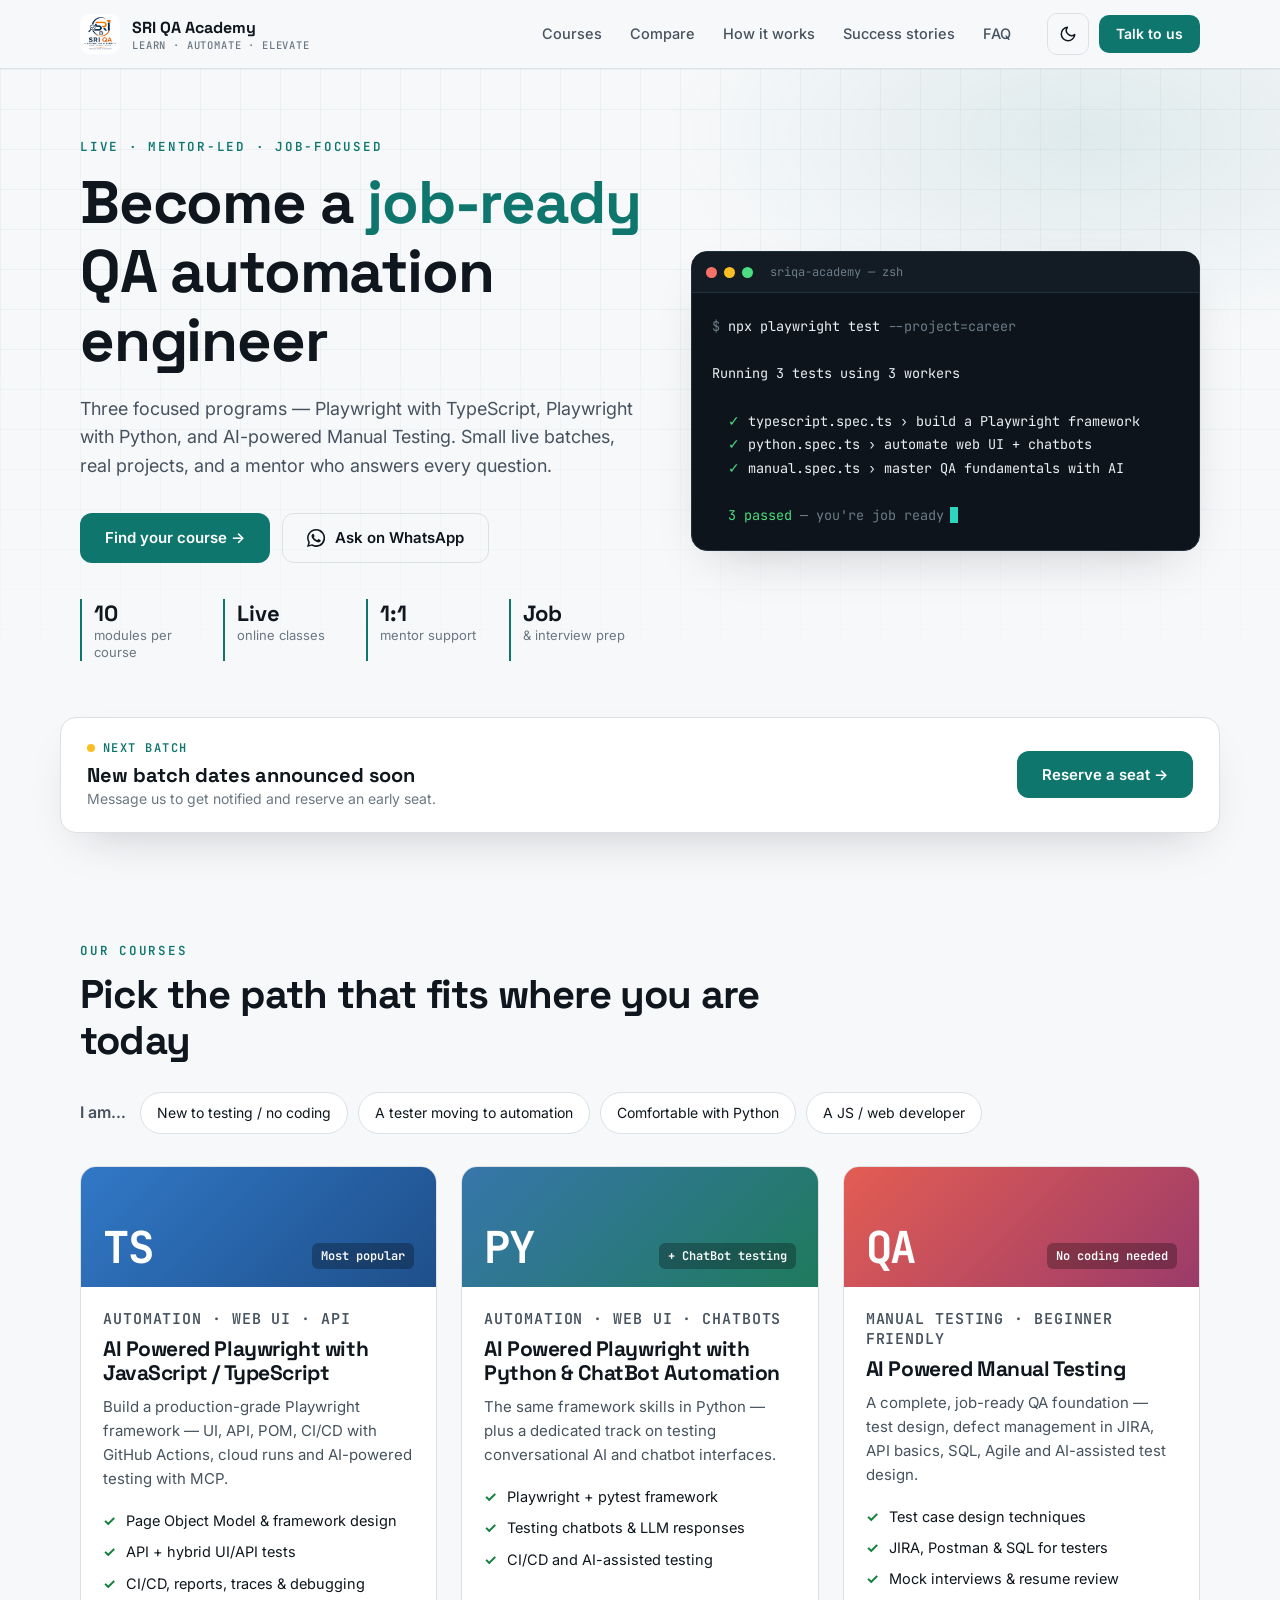
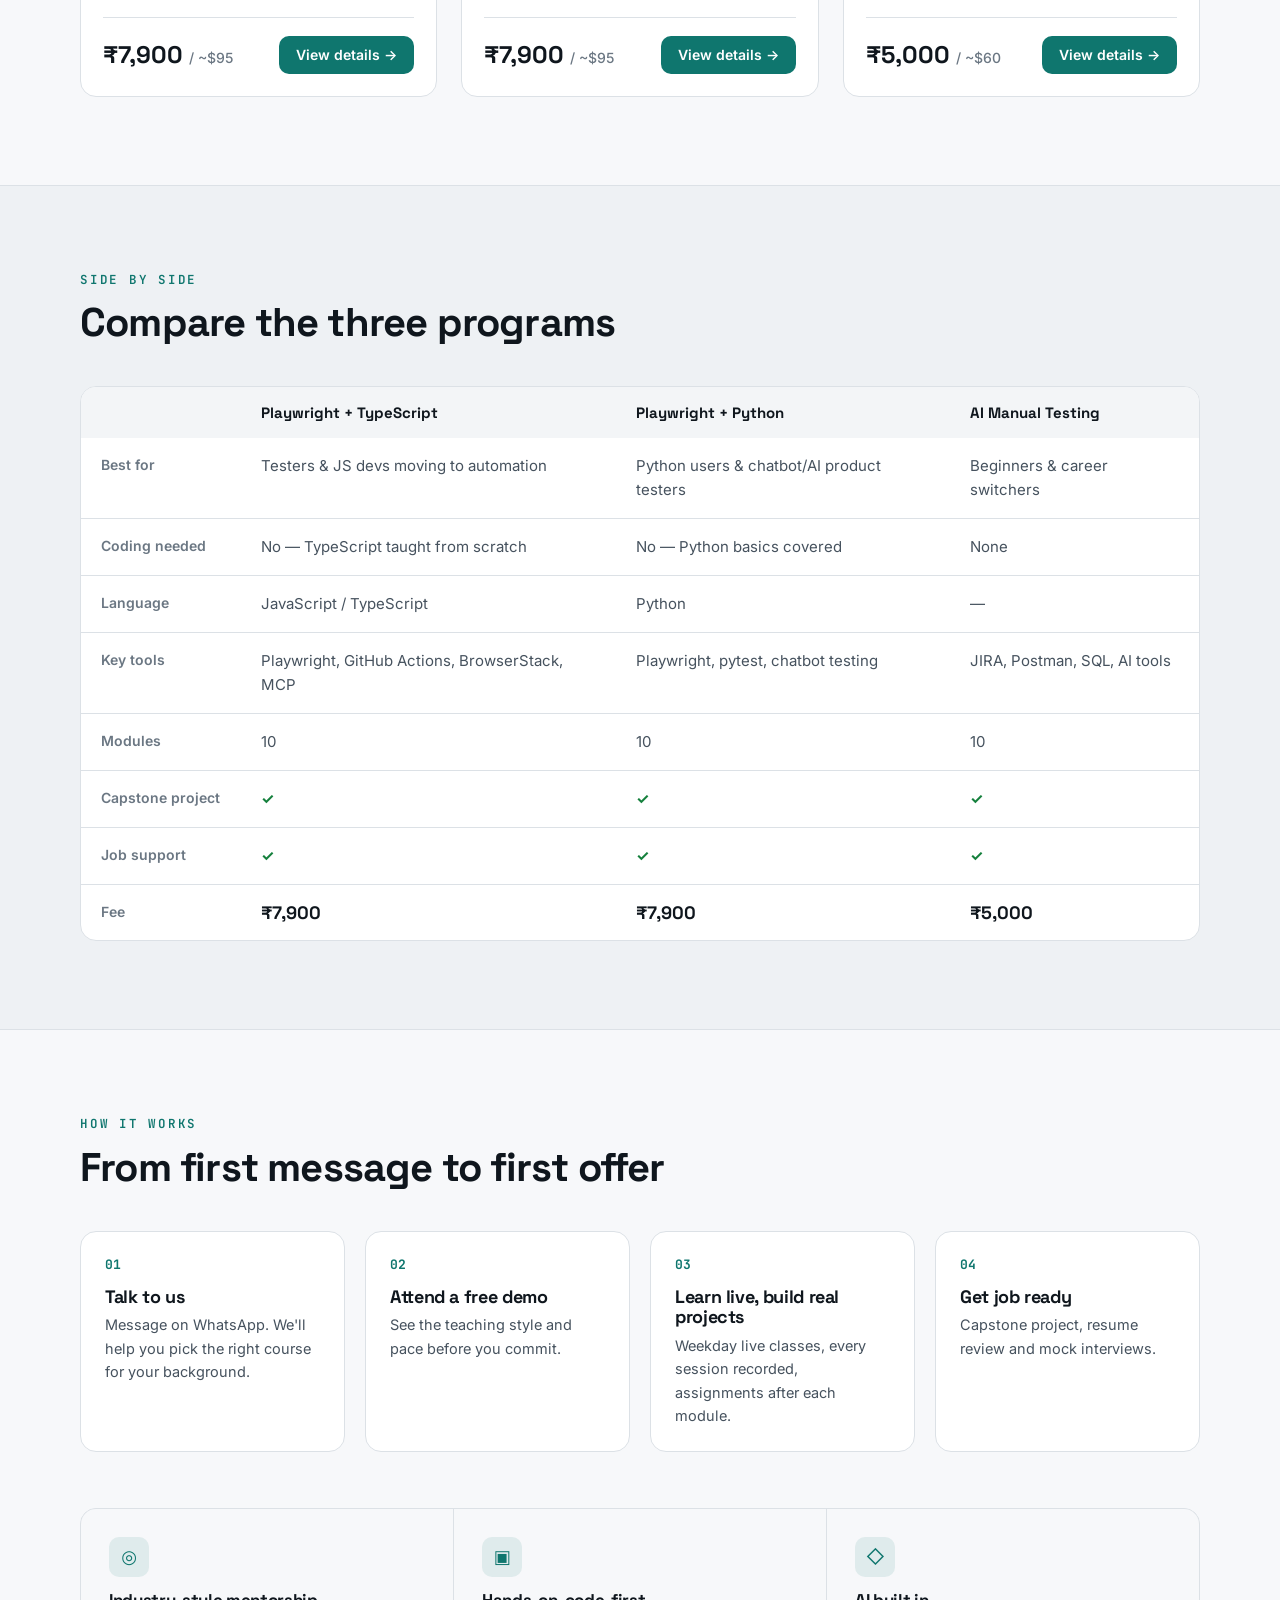
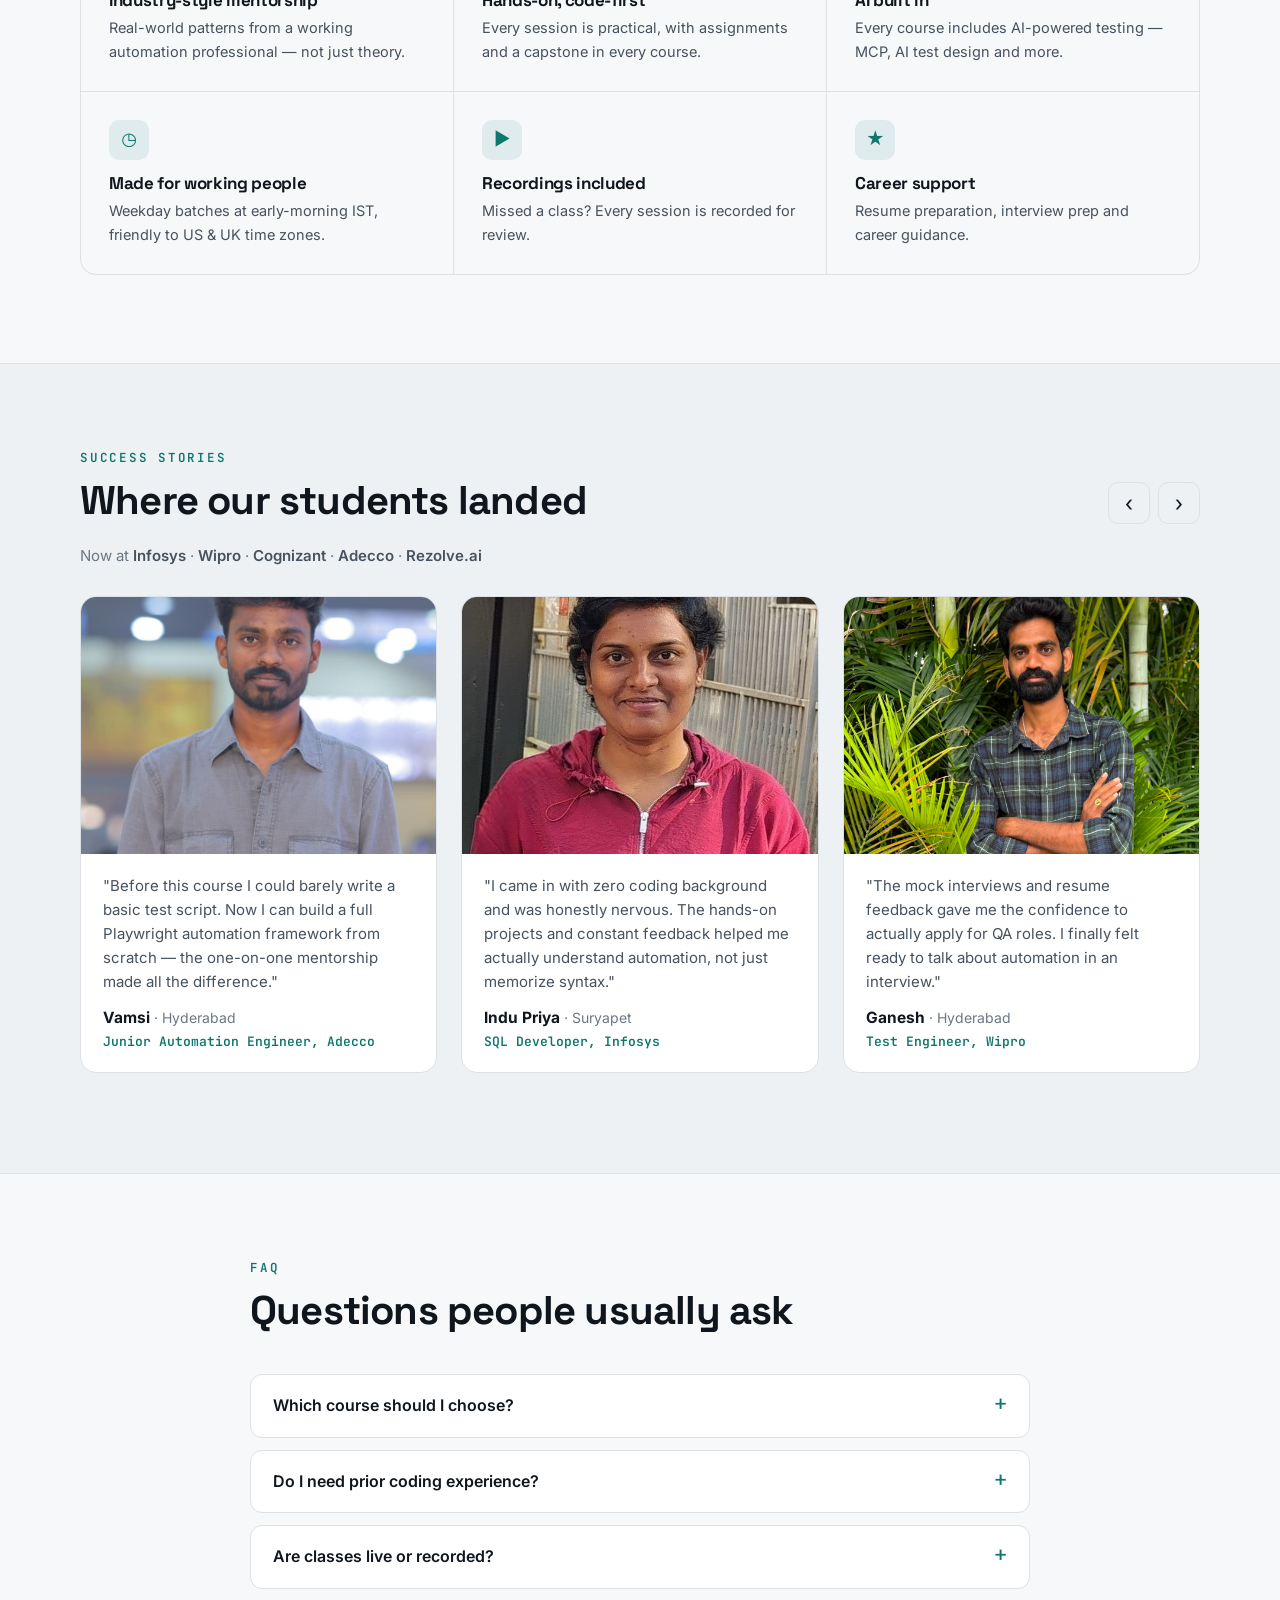
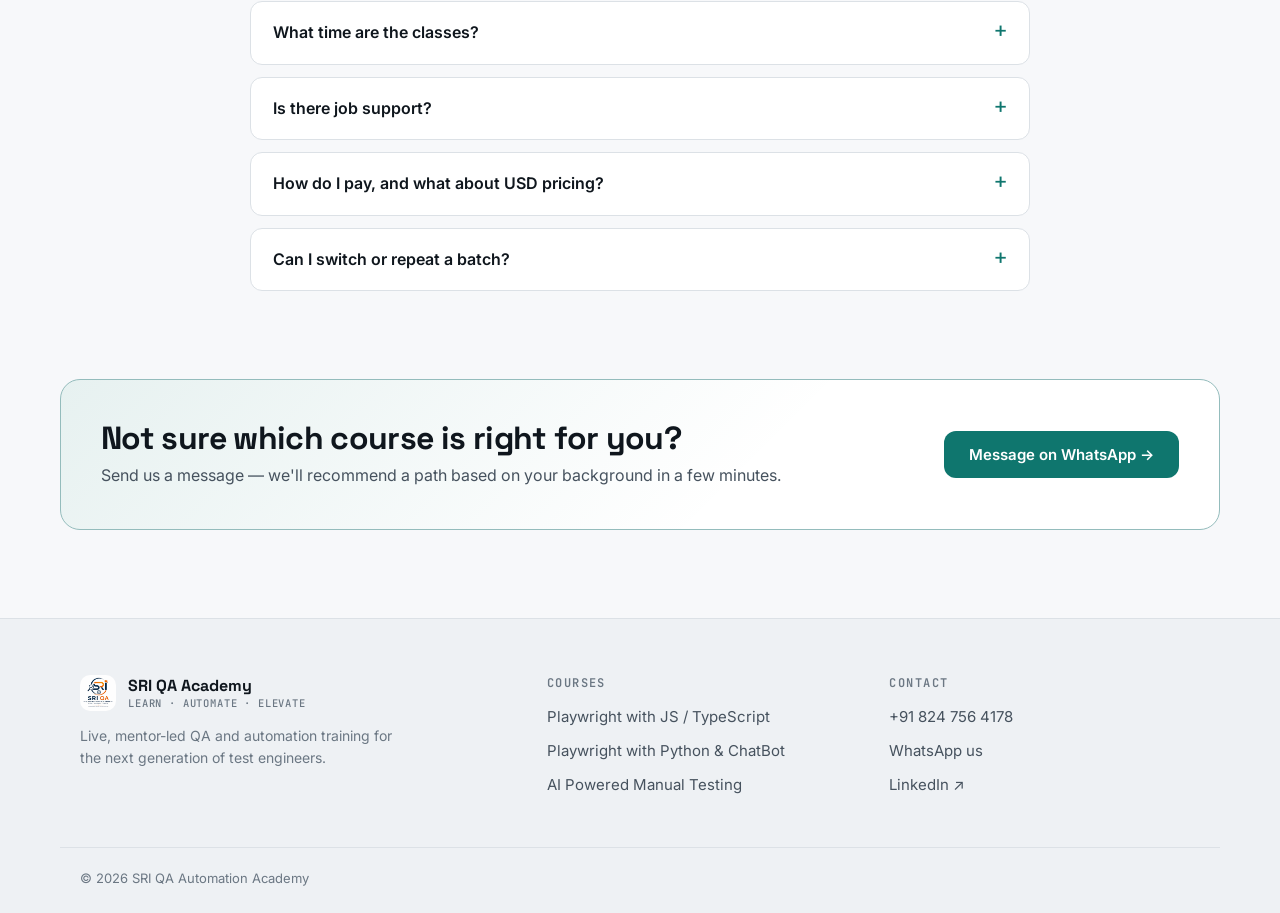
==== commit b398ae04: "Fix blank homepage: add home.css/home.js, restore style.css/script.js for course pages, fix image pa" ====
--- a/index.html
+++ b/index.html
@@ -8,8 +8,8 @@
 <meta name="google-site-verification" content="8WmMX8wNb68K5B0y0v8DLeX5lRYEttOTQkn6p2hWPLk" />
 <link rel="canonical" href="https://sriqaacademy.org/">
 <meta name="theme-color" content="#080B10">
-<link rel="icon" href="img/logo-192.jpg">
-<link rel="apple-touch-icon" href="img/logo-192.jpg">
+<link rel="icon" href="SRIQA.jpg">
+<link rel="apple-touch-icon" href="SRIQA.jpg">
 
 <meta property="og:type" content="website">
 <meta property="og:url" content="https://sriqaacademy.org/">
@@ -91,7 +91,7 @@
 <header class="site-header" id="top">
   <div class="container header-row">
     <a href="#top" class="brand" aria-label="SRI QA Automation Academy — home">
-      <img src="img/logo-192.jpg" alt="" width="40" height="40">
+      <img src="SRIQA.jpg" alt="" width="40" height="40">
       <span class="brand-text">
         <span class="brand-name">SRI QA Academy</span>
         <span class="brand-tag">Learn · Automate · Elevate</span>
@@ -324,37 +324,37 @@
 
     <div class="stories" id="stories-track" tabindex="0" aria-label="Student testimonials">
       <figure class="story">
-        <img src="img/vamsi.jpg" alt="Vamsi" width="360" height="440" loading="lazy" decoding="async">
+        <img src="student-bala.jpg" alt="Vamsi" width="360" height="440" loading="lazy" decoding="async">
         <blockquote>"Before this course I could barely write a basic test script. Now I can build a full Playwright automation framework from scratch — the one-on-one mentorship made all the difference."</blockquote>
         <figcaption><b>Vamsi</b> · Hyderabad<span>Junior Automation Engineer, Adecco</span></figcaption>
       </figure>
       <figure class="story">
-        <img src="img/indu.jpg" alt="Indu Priya" width="360" height="440" loading="lazy" decoding="async">
+        <img src="student-2.jpg" alt="Indu Priya" width="360" height="440" loading="lazy" decoding="async">
         <blockquote>"I came in with zero coding background and was honestly nervous. The hands-on projects and constant feedback helped me actually understand automation, not just memorize syntax."</blockquote>
         <figcaption><b>Indu Priya</b> · Suryapet<span>SQL Developer, Infosys</span></figcaption>
       </figure>
       <figure class="story">
-        <img src="img/ganesh.jpg" alt="Ganesh" width="360" height="440" loading="lazy" decoding="async">
+        <img src="student.Ganesh.jpeg" alt="Ganesh" width="360" height="440" loading="lazy" decoding="async">
         <blockquote>"The mock interviews and resume feedback gave me the confidence to actually apply for QA roles. I finally felt ready to talk about automation in an interview."</blockquote>
         <figcaption><b>Ganesh</b> · Hyderabad<span>Test Engineer, Wipro</span></figcaption>
       </figure>
       <figure class="story">
-        <img src="img/abhishake.jpg" alt="Abhishake" width="360" height="440" loading="lazy" decoding="async">
+        <img src="Abhi.jpeg" alt="Abhishake" width="360" height="440" loading="lazy" decoding="async">
         <blockquote>"I was switching careers from manual testing and didn't know if I could pick up coding. Ten weeks later I was writing my own Playwright test suites from scratch."</blockquote>
         <figcaption><b>Abhishake</b> · Hyderabad<span>Associate Engineer, Cognizant</span></figcaption>
       </figure>
       <figure class="story">
-        <img src="img/sruthi.jpg" alt="Sruthi" width="360" height="440" loading="lazy" decoding="async">
+        <img src="sruthi-new.jpeg" alt="Sruthi" width="360" height="440" loading="lazy" decoding="async">
         <blockquote>"Even though it's a batch, it never felt crowded. Every question I had during class got answered properly before we moved on."</blockquote>
         <figcaption><b>Sruthi</b> · Khammam<span>AI Engineer, Infosys</span></figcaption>
       </figure>
       <figure class="story">
-        <img src="img/sairam.jpg" alt="Sai Ram Reddy" width="360" height="440" loading="lazy" decoding="async">
+        <img src="student-sai.jpg" alt="Sai Ram Reddy" width="360" height="440" loading="lazy" decoding="async">
         <blockquote>"The TypeScript and API automation modules were exactly what I needed. Having direct access to a mentor who'd actually worked in the industry made this worth every rupee."</blockquote>
         <figcaption><b>Sai Ram Reddy</b> · Hyderabad<span>QA Engineer, Rezolve.ai</span></figcaption>
       </figure>
       <figure class="story">
-        <img src="img/navaz.jpg" alt="Navaz Ahmed" width="360" height="440" loading="lazy" decoding="async">
+        <img src="student-navaz.jpg" alt="Navaz Ahmed" width="360" height="440" loading="lazy" decoding="async">
         <blockquote>"I loved how personal the training felt. Real projects, real feedback, and a mentor who explained the 'why' behind every automation pattern — not just the 'how'."</blockquote>
         <figcaption><b>Navaz Ahmed</b> · Khammam<span>Test Engineer, Wipro</span></figcaption>
       </figure>
@@ -420,7 +420,7 @@
   <div class="container footer-grid">
     <div>
       <a href="#top" class="brand">
-        <img src="img/logo-192.jpg" alt="" width="36" height="36" loading="lazy">
+        <img src="SRIQA.jpg" alt="" width="36" height="36" loading="lazy">
         <span class="brand-text"><span class="brand-name">SRI QA Academy</span><span class="brand-tag">Learn · Automate · Elevate</span></span>
       </a>
       <p class="foot-note">Live, mentor-led QA and automation training for the next generation of test engineers.</p>
--- a/home.css
+++ b/home.css
@@ -0,0 +1,267 @@
+/* =========================================================
+   SRI QA Academy — homepage styles (index.html only).
+   Course pages keep using style.css, so nothing there changes.
+   ========================================================= */
+:root{
+  --bg:#080B10; --bg-alt:#0D1218; --surface:#121921; --surface-2:#18212B; --line:#22303B;
+  --text:#EAF1F6; --text-2:#AEC0CC; --text-3:#7A8C98;
+  --accent:#2DD4BF; --accent-ink:#04211D; --accent-soft:rgba(45,212,191,.12);
+  --pass:#4ADE80; --amber:#FBBF24; --ts:#3178C6; --py:#3776AB; --qa:#F87167;
+  --shadow:0 24px 60px -24px rgba(0,0,0,.6);
+  --radius:16px;
+  --f-disp:'Space Grotesk',system-ui,sans-serif; --f-body:'Inter',system-ui,sans-serif; --f-mono:'JetBrains Mono',ui-monospace,monospace;
+  color-scheme:dark;
+}
+[data-theme="light"]{
+  --bg:#F7F8FA; --bg-alt:#EEF1F4; --surface:#FFFFFF; --surface-2:#F3F5F7; --line:#DCE1E6;
+  --text:#0F161D; --text-2:#46525E; --text-3:#6B7783;
+  --accent:#0F766E; --accent-ink:#FFFFFF; --accent-soft:rgba(15,118,110,.10);
+  --pass:#15803D; --shadow:0 20px 50px -24px rgba(15,22,29,.25);
+  color-scheme:light;
+}
+
+*,*::before,*::after{box-sizing:border-box}
+*{margin:0}
+html{scroll-behavior:smooth;scroll-padding-top:80px;-webkit-text-size-adjust:100%}
+body{background:var(--bg);color:var(--text);font:16px/1.6 var(--f-body);-webkit-font-smoothing:antialiased;overflow-x:hidden}
+img{max-width:100%;display:block}
+a{color:inherit}
+button{font:inherit;color:inherit}
+h1,h2,h3{font-family:var(--f-disp);line-height:1.15;letter-spacing:-.02em}
+:focus-visible{outline:2px solid var(--accent);outline-offset:3px;border-radius:6px}
+
+.container{width:100%;max-width:1160px;margin:0 auto;padding:0 20px}
+.narrow{max-width:820px}
+.skip-link{position:absolute;left:-999px;top:8px;background:var(--accent);color:var(--accent-ink);padding:8px 14px;border-radius:8px;z-index:200}
+.skip-link:focus{left:8px}
+.muted{color:var(--text-2)}
+.small{font-size:14px}
+
+.eyebrow{font:600 12.5px/1 var(--f-mono);letter-spacing:.14em;text-transform:uppercase;color:var(--accent);margin-bottom:14px}
+
+/* ---------- buttons ---------- */
+.btn{display:inline-flex;align-items:center;justify-content:center;gap:10px;font:600 15px/1 var(--f-body);padding:15px 24px;border-radius:12px;border:1px solid transparent;cursor:pointer;text-decoration:none;transition:transform .15s ease,box-shadow .2s ease,background .2s,border-color .2s;white-space:nowrap}
+.btn:hover{transform:translateY(-2px)}
+.btn:active{transform:translateY(0)}
+.btn-primary{background:var(--accent);color:var(--accent-ink)}
+.btn-primary:hover{box-shadow:0 12px 28px -10px var(--accent)}
+.btn-ghost{background:transparent;border-color:var(--line);color:var(--text)}
+.btn-ghost:hover{border-color:var(--accent)}
+.btn-sm{padding:11px 16px;font-size:14px;border-radius:10px}
+.btn-block{width:100%}
+.icon-btn{display:inline-grid;place-items:center;width:42px;height:42px;border-radius:10px;border:1px solid var(--line);background:transparent;cursor:pointer;font-size:22px;line-height:1;transition:border-color .2s,color .2s}
+.icon-btn:hover{border-color:var(--accent);color:var(--accent)}
+.link-btn{background:none;border:0;padding:0;cursor:pointer;text-align:left}
+
+/* ---------- header ---------- */
+.site-header{position:sticky;top:0;z-index:50;background:color-mix(in srgb,var(--bg) 85%,transparent);backdrop-filter:saturate(1.4) blur(12px);-webkit-backdrop-filter:saturate(1.4) blur(12px);border-bottom:1px solid var(--line)}
+.header-row{display:flex;align-items:center;gap:24px;height:68px}
+.brand{display:flex;align-items:center;gap:12px;text-decoration:none;flex-shrink:0}
+.brand img{border-radius:10px}
+.brand-text{display:flex;flex-direction:column;line-height:1.2}
+.brand-name{font:700 16px var(--f-disp)}
+.brand-tag{font:500 10.5px var(--f-mono);letter-spacing:.08em;color:var(--text-3);text-transform:uppercase}
+.main-nav{display:flex;gap:4px;margin-left:auto}
+.main-nav a{padding:8px 12px;border-radius:8px;text-decoration:none;color:var(--text-2);font-size:14.5px;font-weight:500}
+.main-nav a:hover{color:var(--text);background:var(--surface-2)}
+.header-actions{display:flex;align-items:center;gap:10px}
+.menu-btn{display:none}
+[data-theme="dark"] .i-moon,[data-theme="light"] .i-sun{display:none}
+
+@media (max-width:900px){
+  .menu-btn{display:inline-grid}
+  .header-actions{margin-left:auto}
+  .main-nav{position:absolute;top:68px;left:0;right:0;flex-direction:column;gap:0;padding:8px 20px 16px;background:var(--bg);border-bottom:1px solid var(--line);display:none}
+  .main-nav.open{display:flex}
+  .main-nav a{padding:14px 4px;border-bottom:1px solid var(--line);border-radius:0}
+}
+@media (max-width:560px){ .hide-sm{display:none} .brand-tag{display:none} }
+
+/* ---------- hero ---------- */
+.hero{position:relative;padding:72px 0 56px;overflow:hidden}
+.hero::before{content:"";position:absolute;inset:0;background:
+  radial-gradient(600px 300px at 85% 10%,var(--accent-soft),transparent 70%),
+  linear-gradient(color-mix(in srgb,var(--accent) 5%,transparent) 1px,transparent 1px) 0 0/40px 40px,
+  linear-gradient(90deg,color-mix(in srgb,var(--accent) 5%,transparent) 1px,transparent 1px) 0 0/40px 40px;
+  mask-image:linear-gradient(to bottom,#000 40%,transparent);-webkit-mask-image:linear-gradient(to bottom,#000 40%,transparent);pointer-events:none}
+.hero-grid{position:relative;display:grid;grid-template-columns:1.05fr .95fr;gap:48px;align-items:center}
+.hero h1{font-size:clamp(36px,5.4vw,60px);margin-bottom:20px}
+.hl{color:var(--accent);white-space:nowrap}
+.lead{font-size:18px;color:var(--text-2);max-width:560px}
+.hero-cta{display:flex;flex-wrap:wrap;gap:12px;margin:32px 0 36px}
+.hero-proof{list-style:none;padding:0;display:grid;grid-template-columns:repeat(4,1fr);gap:12px;max-width:560px}
+.hero-proof li{border-left:2px solid var(--accent);padding-left:12px}
+.hero-proof b{display:block;font:700 22px var(--f-disp)}
+.hero-proof span{font-size:13px;color:var(--text-3);line-height:1.3;display:block}
+
+.terminal{background:#0E141B;border:1px solid #22303B;border-radius:var(--radius);box-shadow:var(--shadow);overflow:hidden;color:#EAF1F6}
+.term-bar{display:flex;align-items:center;gap:7px;padding:12px 14px;background:#131B24;border-bottom:1px solid #22303B}
+.term-bar i{width:11px;height:11px;border-radius:50%;background:#F87167}
+.term-bar i:nth-child(2){background:#FBBF24}.term-bar i:nth-child(3){background:#4ADE80}
+.term-bar span{margin-left:10px;font:12px var(--f-mono);color:#6B7C88}
+.term-body{padding:22px 20px;font:13.5px/1.75 var(--f-mono);white-space:pre-wrap;word-break:break-word}
+.c-dim{color:#6B7C88}.c-pass{color:#4ADE80}
+.cursor{display:inline-block;width:8px;height:16px;background:#2DD4BF;vertical-align:-3px;margin-left:6px;animation:blink 1s steps(1) infinite}
+@keyframes blink{50%{opacity:0}}
+
+@media (max-width:900px){
+  .hero{padding:48px 0 40px}
+  .hero-grid{grid-template-columns:1fr;gap:36px}
+  .hero-proof{grid-template-columns:repeat(2,1fr)}
+}
+
+/* ---------- next batch ---------- */
+.batch{padding:0 0 24px}
+.batch-card{display:flex;align-items:center;gap:28px;flex-wrap:wrap;background:var(--surface);border:1px solid var(--line);border-radius:var(--radius);padding:22px 26px;box-shadow:var(--shadow)}
+.batch-info{flex:1 1 260px}
+.batch-kicker{display:flex;align-items:center;gap:8px;font:600 12px var(--f-mono);letter-spacing:.12em;text-transform:uppercase;color:var(--accent)}
+.dot{width:8px;height:8px;border-radius:50%;background:var(--pass);box-shadow:0 0 0 4px color-mix(in srgb,var(--pass) 25%,transparent);animation:pulse 2s infinite}
+@keyframes pulse{50%{box-shadow:0 0 0 7px transparent}}
+.batch-date{font:700 20px var(--f-disp);margin-top:6px}
+.batch-local{font-size:14px;color:var(--text-3)}
+.countdown{display:flex;gap:8px}
+.countdown div{min-width:62px;text-align:center;background:var(--surface-2);border:1px solid var(--line);border-radius:10px;padding:8px 6px}
+.countdown b{display:block;font:700 24px var(--f-mono);font-variant-numeric:tabular-nums}
+.countdown span{font-size:11px;color:var(--text-3);text-transform:uppercase;letter-spacing:.08em}
+.batch-card.expired .countdown{display:none}
+.batch-card.expired .dot{background:var(--amber);box-shadow:none;animation:none}
+@media (max-width:640px){ .batch-card{padding:20px} .batch-card .btn{width:100%} .countdown{width:100%;justify-content:space-between} .countdown div{flex:1;min-width:0} }
+
+/* ---------- sections ---------- */
+.section{padding:88px 0}
+.section-alt{background:var(--bg-alt);border-block:1px solid var(--line)}
+.section-head{max-width:680px;margin-bottom:40px}
+.section-head h2{font-size:clamp(28px,3.6vw,40px)}
+.section-head-row{max-width:none;display:flex;align-items:flex-end;justify-content:space-between;gap:20px}
+@media (max-width:640px){ .section{padding:64px 0} }
+
+/* ---------- course picker + cards ---------- */
+.picker{display:flex;flex-wrap:wrap;align-items:center;gap:10px;margin:-12px 0 32px}
+.picker-label{font-weight:600;color:var(--text-2);margin-right:4px}
+.chip{border:1px solid var(--line);background:var(--surface);border-radius:999px;padding:9px 16px;font-size:14px;cursor:pointer;transition:all .2s}
+.chip:hover{border-color:var(--accent)}
+.chip[aria-pressed="true"]{background:var(--accent);border-color:var(--accent);color:var(--accent-ink)}
+
+.course-grid{display:grid;grid-template-columns:repeat(3,1fr);gap:24px}
+.course-card{position:relative;display:flex;flex-direction:column;background:var(--surface);border:1px solid var(--line);border-radius:var(--radius);overflow:hidden;transition:transform .25s ease,border-color .25s,box-shadow .25s,opacity .25s}
+.course-card:hover{transform:translateY(-4px);border-color:color-mix(in srgb,var(--accent) 50%,var(--line));box-shadow:var(--shadow)}
+.course-grid.picking .course-card{opacity:.45}
+.course-grid.picking .course-card.match{opacity:1;border-color:var(--accent);box-shadow:0 0 0 1px var(--accent),var(--shadow)}
+.badge-rec{position:absolute;top:14px;right:14px;z-index:2;background:var(--accent);color:var(--accent-ink);font:600 11.5px var(--f-mono);padding:6px 10px;border-radius:999px;display:none}
+.course-card.match .badge-rec{display:block}
+.course-top{height:120px;display:flex;align-items:flex-end;justify-content:space-between;padding:18px 22px;color:#fff;position:relative}
+.course-top span{font:700 44px/1 var(--f-mono);letter-spacing:-.03em}
+.course-top small{font:600 12px var(--f-mono);background:rgba(0,0,0,.28);padding:5px 9px;border-radius:6px}
+.ct-ts{background:linear-gradient(135deg,#3178C6,#1E4F8A)}
+.ct-py{background:linear-gradient(135deg,#3776AB,#1F7A5C)}
+.ct-qa{background:linear-gradient(135deg,#E35D53,#9B3B6A)}
+.course-body{display:flex;flex-direction:column;flex:1;padding:22px}
+.course-tag{font:600 12px var(--f-mono);color:var(--accent);text-transform:uppercase;letter-spacing:.06em;margin-bottom:8px}
+.course-body h3{font-size:21px;margin-bottom:10px}
+.course-body>p{color:var(--text-2);font-size:15px}
+.ticks{list-style:none;padding:0;margin:18px 0 22px;display:grid;gap:8px;font-size:14.5px}
+.ticks li{display:flex;gap:10px}
+.ticks li::before{content:"✓";color:var(--pass);font-weight:700}
+.course-foot{margin-top:auto;display:flex;align-items:center;justify-content:space-between;gap:12px;padding-top:18px;border-top:1px solid var(--line)}
+.price{font:700 24px var(--f-disp)}
+.price span{font:500 14px var(--f-body);color:var(--text-3)}
+@media (max-width:980px){ .course-grid{grid-template-columns:1fr;max-width:560px} }
+
+/* ---------- compare ---------- */
+.table-wrap{overflow-x:auto;border:1px solid var(--line);border-radius:var(--radius);background:var(--surface)}
+.compare{width:100%;border-collapse:collapse;min-width:720px;font-size:15px}
+.compare th,.compare td{padding:16px 20px;text-align:left;border-bottom:1px solid var(--line);vertical-align:top}
+.compare thead th{font:700 15px var(--f-disp);background:var(--surface-2)}
+.compare tbody th{color:var(--text-3);font-weight:600;font-size:14px;white-space:nowrap;width:160px}
+.compare td{color:var(--text-2)}
+.compare .yes{color:var(--pass);font-weight:700}
+.compare tr:last-child>*{border-bottom:0}
+.row-price td{font:700 18px var(--f-disp);color:var(--text)}
+
+/* ---------- steps + features ---------- */
+.steps{list-style:none;padding:0;display:grid;grid-template-columns:repeat(4,1fr);gap:20px;margin-bottom:56px;counter-reset:s}
+.steps li{position:relative;padding:24px;background:var(--surface);border:1px solid var(--line);border-radius:var(--radius)}
+.step-n{font:700 13px var(--f-mono);color:var(--accent);display:block;margin-bottom:14px}
+.steps h3{font-size:18px;margin-bottom:6px}
+.steps p{color:var(--text-2);font-size:14.5px}
+.feat-grid{display:grid;grid-template-columns:repeat(3,1fr);gap:1px;background:var(--line);border:1px solid var(--line);border-radius:var(--radius);overflow:hidden}
+.feat{background:var(--bg);padding:28px}
+.feat-i{display:inline-grid;place-items:center;width:40px;height:40px;border-radius:10px;background:var(--accent-soft);color:var(--accent);font-size:18px;margin-bottom:14px}
+.feat h3{font-size:17px;margin-bottom:6px}
+.feat p{color:var(--text-2);font-size:14.5px}
+@media (max-width:980px){ .steps{grid-template-columns:repeat(2,1fr)} .feat-grid{grid-template-columns:repeat(2,1fr)} }
+@media (max-width:600px){ .steps,.feat-grid{grid-template-columns:1fr} }
+
+/* ---------- stories ---------- */
+.logos{color:var(--text-3);margin:-20px 0 28px;font-size:15px}
+.logos b{color:var(--text-2);font-weight:600}
+.slider-ctrl{display:flex;gap:8px}
+.stories{display:grid;grid-auto-flow:column;grid-auto-columns:calc((100% - 48px)/3);gap:24px;overflow-x:auto;scroll-snap-type:x mandatory;scroll-behavior:smooth;padding-bottom:12px;scrollbar-width:thin}
+.story{scroll-snap-align:start;display:flex;flex-direction:column;background:var(--surface);border:1px solid var(--line);border-radius:var(--radius);overflow:hidden}
+.story img{width:100%;height:auto;aspect-ratio:18/13;object-fit:cover;object-position:50% 25%;background:var(--surface-2)}
+.story blockquote{padding:20px 22px 12px;font-size:15px;color:var(--text-2);flex:1}
+.story figcaption{padding:0 22px 22px;font-size:14px;color:var(--text-3)}
+.story figcaption b{color:var(--text);font-size:15.5px}
+.story figcaption span{display:block;color:var(--accent);font:600 13px var(--f-mono);margin-top:2px}
+@media (max-width:980px){ .stories{grid-auto-columns:calc((100% - 24px)/2)} }
+@media (max-width:600px){ .stories{grid-auto-columns:86%} .slider-ctrl{display:none} }
+
+/* ---------- FAQ ---------- */
+.faq{display:grid;gap:12px}
+.faq details{background:var(--surface);border:1px solid var(--line);border-radius:12px;transition:border-color .2s}
+.faq details[open]{border-color:color-mix(in srgb,var(--accent) 50%,var(--line))}
+.faq summary{list-style:none;cursor:pointer;padding:18px 22px;font-weight:600;display:flex;justify-content:space-between;gap:16px}
+.faq summary::-webkit-details-marker{display:none}
+.faq summary::after{content:"+";font:400 22px/1 var(--f-mono);color:var(--accent);transition:transform .2s}
+.faq details[open] summary::after{transform:rotate(45deg)}
+.faq details p{padding:0 22px 20px;color:var(--text-2)}
+
+/* ---------- CTA + footer ---------- */
+.cta{padding:0 0 88px}
+.cta-inner{display:flex;align-items:center;justify-content:space-between;gap:24px;flex-wrap:wrap;padding:40px;border-radius:20px;background:linear-gradient(135deg,var(--accent-soft),transparent 60%),var(--surface);border:1px solid color-mix(in srgb,var(--accent) 35%,var(--line))}
+.cta h2{font-size:clamp(24px,3vw,32px);margin-bottom:6px}
+.cta p{color:var(--text-2)}
+@media (max-width:640px){ .cta-inner{padding:28px 22px} .cta .btn{width:100%} }
+
+.site-footer{border-top:1px solid var(--line);padding:56px 0 24px;background:var(--bg-alt)}
+.footer-grid{display:grid;grid-template-columns:1.4fr 1fr 1fr;gap:32px}
+.site-footer h3{font:600 12px var(--f-mono);text-transform:uppercase;letter-spacing:.12em;color:var(--text-3);margin-bottom:14px}
+.site-footer nav a,.site-footer div>a:not(.brand),.site-footer .link-btn{display:block;color:var(--text-2);text-decoration:none;margin-bottom:10px;font-size:15px}
+.site-footer a:hover,.site-footer .link-btn:hover{color:var(--accent)}
+.foot-note{color:var(--text-3);font-size:14px;margin-top:14px;max-width:320px}
+.copyright{margin-top:40px;padding-top:20px;border-top:1px solid var(--line);color:var(--text-3);font-size:13px}
+@media (max-width:760px){ .footer-grid{grid-template-columns:1fr} }
+
+/* ---------- floating WhatsApp ---------- */
+.fab{position:fixed;right:18px;bottom:18px;z-index:60;width:58px;height:58px;border-radius:50%;border:0;background:#25D366;color:#fff;display:grid;place-items:center;cursor:pointer;box-shadow:0 10px 30px -8px rgba(0,0,0,.5);transition:transform .2s}
+.fab:hover{transform:scale(1.06)}
+@media (min-width:901px){ .fab{display:none} }
+
+/* ---------- modal ---------- */
+.modal{width:min(460px,calc(100% - 32px));border:1px solid var(--line);border-radius:20px;padding:32px 28px 28px;background:var(--surface);color:var(--text);box-shadow:var(--shadow)}
+.modal::backdrop{background:rgba(4,8,12,.7);backdrop-filter:blur(4px)}
+.modal[open]{animation:pop .22s ease}
+@keyframes pop{from{opacity:0;transform:translateY(12px) scale(.98)}}
+.modal h2{font-size:24px;margin-bottom:6px}
+.modal-x{position:absolute;top:14px;right:14px;width:36px;height:36px;border-radius:50%;border:1px solid var(--line);background:transparent;cursor:pointer;font-size:15px}
+.modal form{display:grid;gap:14px;margin-top:20px}
+.modal label{display:grid;gap:6px;font-size:13.5px;font-weight:600;color:var(--text-2)}
+.modal input,.modal select{font:15px var(--f-body);color:var(--text);background:var(--surface-2);border:1px solid var(--line);border-radius:10px;padding:12px 14px;width:100%}
+.modal input:focus,.modal select:focus{outline:none;border-color:var(--accent);box-shadow:0 0 0 3px var(--accent-soft)}
+.modal input[aria-invalid="true"]{border-color:#F87167}
+.err{color:#F87167;font-weight:500;min-height:0}
+.err:empty{display:none}
+.modal .btn-block{margin-top:6px}
+.done-icon{width:56px;height:56px;border-radius:50%;display:grid;place-items:center;background:var(--accent-soft);color:var(--accent);font-size:26px;margin-bottom:16px}
+#contactDone .muted{margin-bottom:12px}
+#contactDone a{color:var(--accent)}
+
+/* ---------- scroll reveal ---------- */
+.reveal{opacity:0;transform:translateY(18px);transition:opacity .6s ease,transform .6s ease}
+.reveal.in{opacity:1;transform:none}
+
+@media (prefers-reduced-motion:reduce){
+  html{scroll-behavior:auto}
+  *,*::before,*::after{animation:none!important;transition:none!important}
+  .reveal{opacity:1;transform:none}
+}
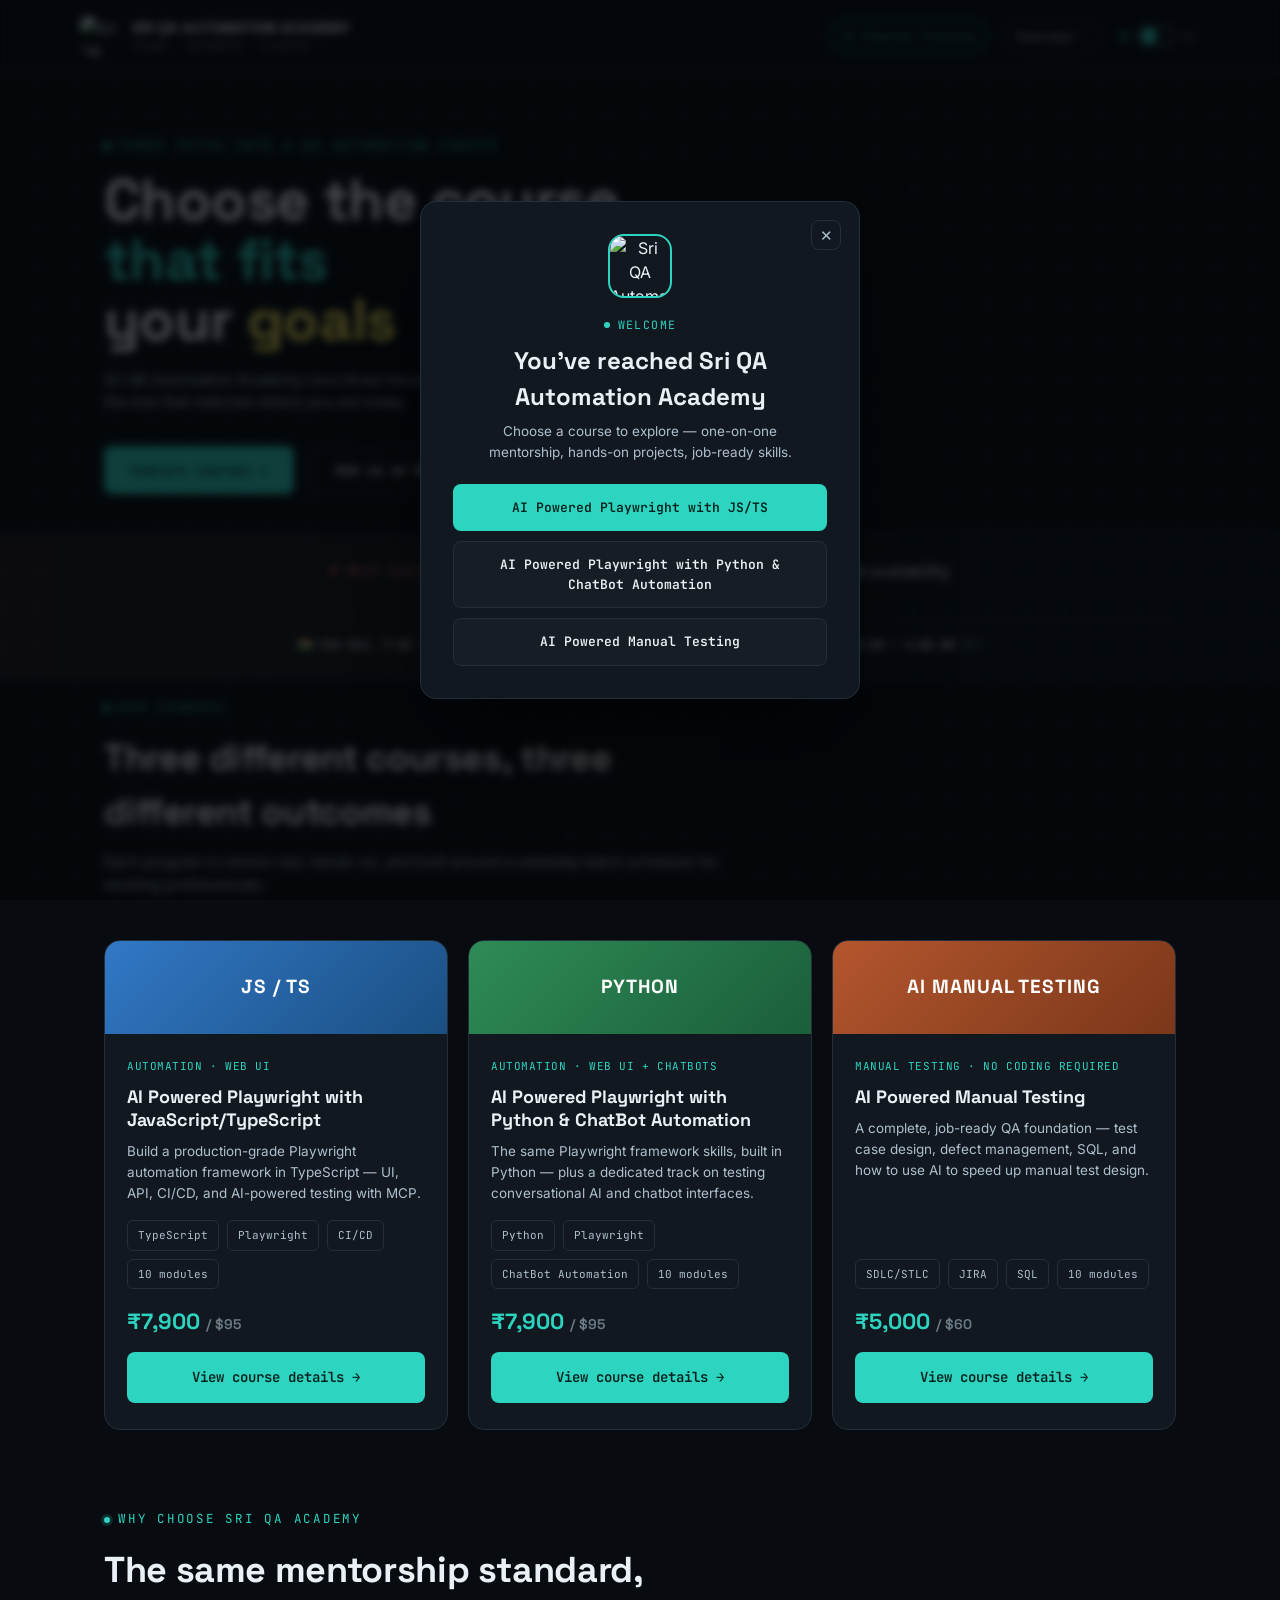
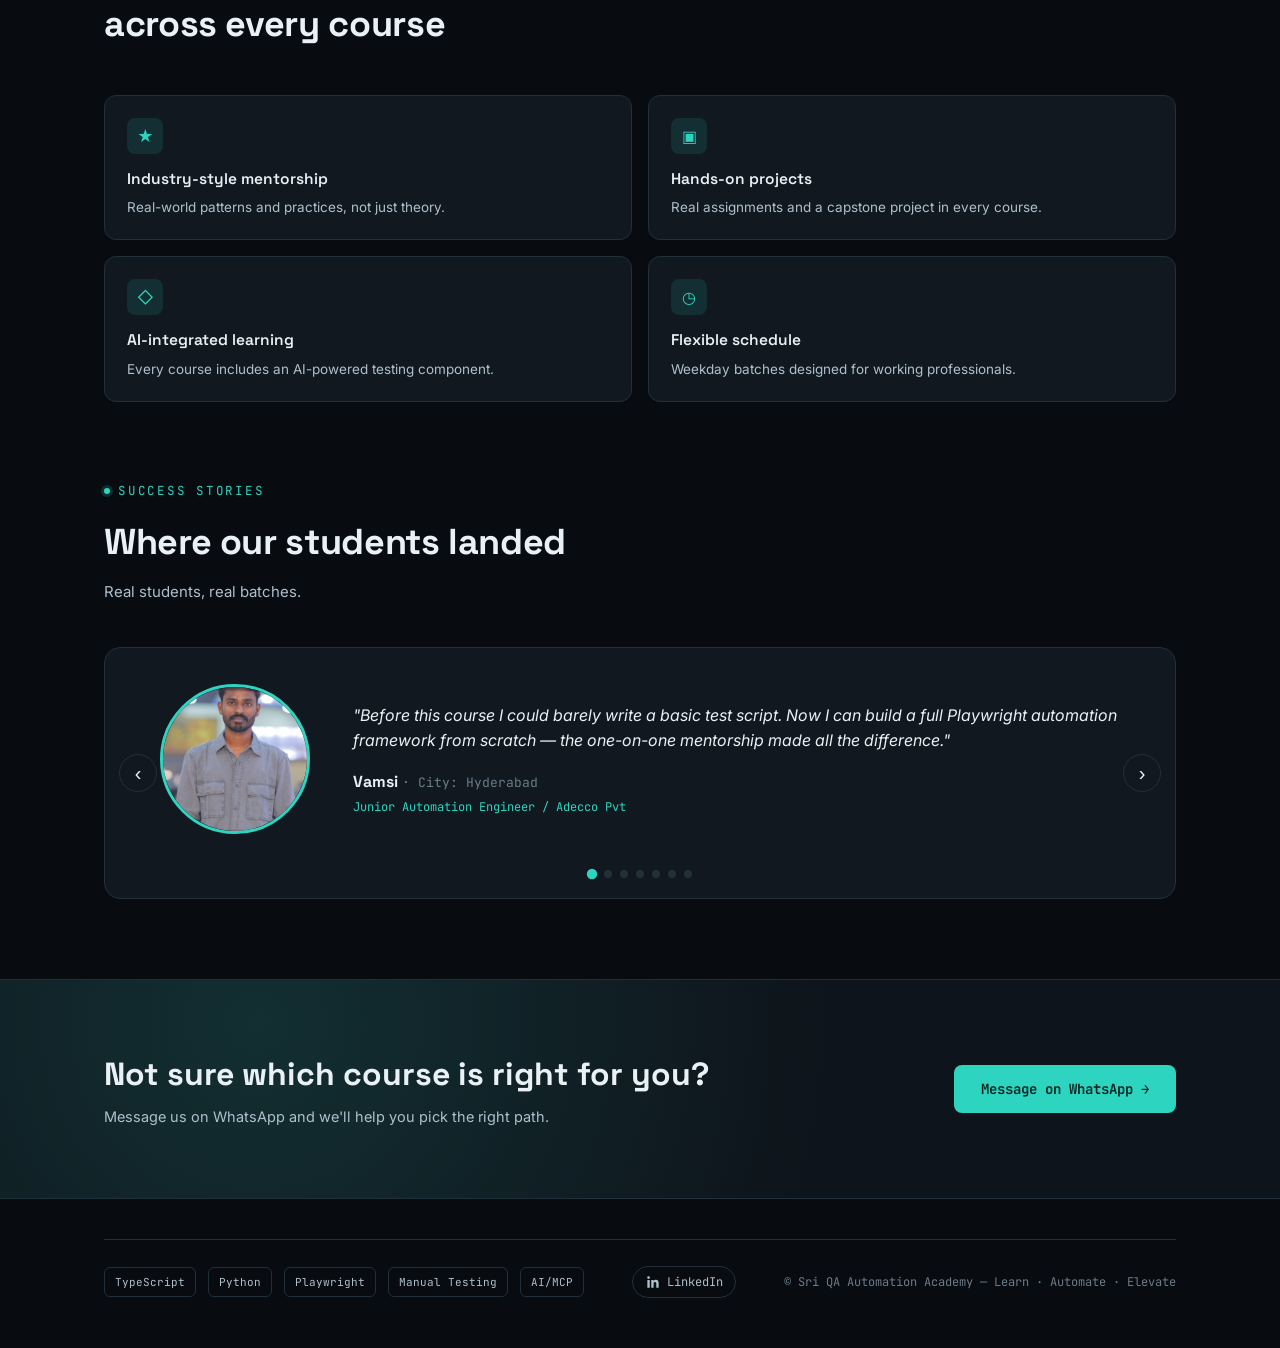
==== commit 90c97da3: "Update index.html" ====
--- a/index.html
+++ b/index.html
@@ -1,491 +1,367 @@
 <!DOCTYPE html>
-<html lang="en">
+<html lang="en" data-theme="signal">
 <head>
-<meta charset="UTF-8">
-<meta name="viewport" content="width=device-width, initial-scale=1.0">
-<title>SRI QA Automation Academy — Playwright, Python & AI Manual Testing Courses</title>
-<meta name="description" content="Live, mentor-led QA courses: AI-powered Playwright with TypeScript, Playwright with Python & ChatBot testing, and AI-powered Manual Testing. Hands-on projects and job support.">
-<meta name="google-site-verification" content="8WmMX8wNb68K5B0y0v8DLeX5lRYEttOTQkn6p2hWPLk" />
-<link rel="canonical" href="https://sriqaacademy.org/">
-<meta name="theme-color" content="#080B10">
-<link rel="icon" href="SRIQA.jpg">
-<link rel="apple-touch-icon" href="SRIQA.jpg">
-
-<meta property="og:type" content="website">
-<meta property="og:url" content="https://sriqaacademy.org/">
-<meta property="og:title" content="SRI QA Automation Academy — Become a job-ready QA engineer">
-<meta property="og:description" content="Mentor-led Playwright (TypeScript & Python) and AI manual testing courses with live classes, real projects and job support.">
-<meta property="og:image" content="https://sriqaacademy.org/SRIQA.jpg">
-<meta name="twitter:card" content="summary">
-
-<!-- Apply saved / system theme before paint (prevents a flash of the wrong theme) -->
-<script>
-  (function(){
-    try{
-      var t = localStorage.getItem('sriqa-theme');
-      if(!t) t = window.matchMedia('(prefers-color-scheme: light)').matches ? 'light' : 'dark';
-      document.documentElement.setAttribute('data-theme', t);
-    }catch(e){ document.documentElement.setAttribute('data-theme','dark'); }
-  })();
-</script>
-
-<!-- Google tag (gtag.js) -->
+  <meta name="google-site-verification" content="8WmMX8wNb68K5B0y0v8DLeX5lRYEttOTQkn6p2hWPLk" />
+  <!-- Google tag (gtag.js) -->
 <script async src="https://www.googletagmanager.com/gtag/js?id=AW-18395952386"></script>
 <script>
   window.dataLayer = window.dataLayer || [];
   function gtag(){dataLayer.push(arguments);}
   gtag('js', new Date());
+
   gtag('config', 'AW-18395952386');
 </script>
-
+<meta charset="UTF-8">
+<meta name="viewport" content="width=device-width, initial-scale=1.0">
+<title>SRI QA Automation Academy — Choose Your Course</title>
+<meta name="description" content="Sri QA Automation Academy offers mentor-led courses in Playwright automation with TypeScript, Playwright with Python & ChatBot testing, and AI-powered manual testing. Hands-on, job-ready training.">
+<link rel="canonical" href="https://sriqaacademy.org/">
+<meta property="og:title" content="SRI QA Automation Academy — Choose Your Course">
+<meta property="og:description" content="Mentor-led Playwright, Python, and manual testing courses with hands-on projects and job support.">
+<meta property="og:type" content="website">
+<meta property="og:url" content="https://sriqaacademy.org/">
+<meta property="og:image" content="https://sriqaacademy.org/logo.png">
 <link rel="preconnect" href="https://fonts.googleapis.com">
 <link rel="preconnect" href="https://fonts.gstatic.com" crossorigin>
-<link href="https://fonts.googleapis.com/css2?family=Space+Grotesk:wght@500;600;700&family=Inter:wght@400;500;600;700&family=JetBrains+Mono:wght@400;500;600&display=swap" rel="stylesheet">
-<link rel="stylesheet" href="home.css">
-
-<script type="application/ld+json">
-{
-  "@context": "https://schema.org",
-  "@graph": [
-    {
-      "@type": "EducationalOrganization",
-      "@id": "https://sriqaacademy.org/#org",
-      "name": "SRI QA Automation Academy",
-      "url": "https://sriqaacademy.org/",
-      "logo": "https://sriqaacademy.org/SRIQA.jpg",
-      "telephone": "+91-8247564178",
-      "sameAs": ["https://www.linkedin.com/in/sri-automation-academy-94047b396/"]
-    },
-    {
-      "@type": "Course",
-      "name": "AI Powered Playwright with JavaScript/TypeScript",
-      "description": "Build a production-grade Playwright automation framework in TypeScript — UI, API, CI/CD and AI-powered testing with MCP.",
-      "url": "https://sriqaacademy.org/playwright-typescript-course.html",
-      "provider": {"@id": "https://sriqaacademy.org/#org"},
-      "offers": {"@type": "Offer", "price": "7900", "priceCurrency": "INR", "category": "Paid"}
-    },
-    {
-      "@type": "Course",
-      "name": "AI Powered Playwright with Python & ChatBot Automation",
-      "description": "Playwright framework skills in Python, plus a dedicated track on testing conversational AI and chatbot interfaces.",
-      "url": "https://sriqaacademy.org/playwright-python-chatbot.html",
-      "provider": {"@id": "https://sriqaacademy.org/#org"},
-      "offers": {"@type": "Offer", "price": "7900", "priceCurrency": "INR", "category": "Paid"}
-    },
-    {
-      "@type": "Course",
-      "name": "AI Powered Manual Testing",
-      "description": "A job-ready QA foundation — test design, defect management, SQL, Agile, and using AI to speed up manual testing.",
-      "url": "https://sriqaacademy.org/ai-powered-manual-testing.html",
-      "provider": {"@id": "https://sriqaacademy.org/#org"},
-      "offers": {"@type": "Offer", "price": "5000", "priceCurrency": "INR", "category": "Paid"}
-    }
-  ]
-}
-</script>
+<link href="https://fonts.googleapis.com/css2?family=Space+Grotesk:wght@500;600;700&family=Inter:wght@400;500;600;700&family=JetBrains+Mono:wght@400;500;600;700&display=swap" rel="stylesheet">
+<link rel="stylesheet" href="style.css">
 </head>
 <body>
-<a class="skip-link" href="#main">Skip to content</a>
-
-<!-- ============ HEADER ============ -->
-<header class="site-header" id="top">
-  <div class="container header-row">
-    <a href="#top" class="brand" aria-label="SRI QA Automation Academy — home">
-      <img src="SRIQA.jpg" alt="" width="40" height="40">
-      <span class="brand-text">
-        <span class="brand-name">SRI QA Academy</span>
-        <span class="brand-tag">Learn · Automate · Elevate</span>
-      </span>
-    </a>
-
-    <nav class="main-nav" id="mainNav" aria-label="Main">
-      <a href="#courses">Courses</a>
-      <a href="#compare">Compare</a>
-      <a href="#how">How it works</a>
-      <a href="#stories">Success stories</a>
-      <a href="#faq">FAQ</a>
-    </nav>
-
-    <div class="header-actions">
-      <button class="icon-btn" id="themeToggle" type="button" aria-label="Toggle light / dark theme">
-        <svg class="i-sun" width="18" height="18" viewBox="0 0 24 24" fill="none" stroke="currentColor" stroke-width="2" stroke-linecap="round" aria-hidden="true"><circle cx="12" cy="12" r="4"/><path d="M12 2v2M12 20v2M4.9 4.9l1.4 1.4M17.7 17.7l1.4 1.4M2 12h2M20 12h2M4.9 19.1l1.4-1.4M17.7 6.3l1.4-1.4"/></svg>
-        <svg class="i-moon" width="18" height="18" viewBox="0 0 24 24" fill="none" stroke="currentColor" stroke-width="2" stroke-linecap="round" stroke-linejoin="round" aria-hidden="true"><path d="M21 12.79A9 9 0 1 1 11.21 3 7 7 0 0 0 21 12.79z"/></svg>
+
+<header>
+  <nav class="nav wrap" style="max-width:1120px;padding-left:0;padding-right:0;">
+    <div class="brand">
+      <img src="srilogonew.png" alt="Sri QA Automation Academy" class="brand-mark">
+      <div>
+        <div class="brand-name">SRI QA AUTOMATION ACADEMY</div>
+        <div class="brand-tag">LEARN · AUTOMATE · ELEVATE</div>
+      </div>
+    </div>
+    <div class="nav-right">
+      <div class="nav-badges">
+        <span class="pill on">AI-Powered Training</span>
+      </div>
+      <div class="nav-courses-menu">
+        <button class="nav-courses-btn" id="coursesMenuBtn" aria-expanded="false" aria-haspopup="true">Courses <span class="nav-courses-caret">▾</span></button>
+        <div class="nav-courses-dropdown" id="coursesMenuDropdown">
+          <a href="playwright-typescript-course.html">Playwright with JS/TypeScript</a>
+          <a href="playwright-python-chatbot.html">Playwright with Python & ChatBot</a>
+          <a href="ai-powered-manual-testing.html">AI Manual Testing</a>
+        </div>
+      </div>
+      <button class="theme-toggle" id="themeToggle" aria-label="Switch to light theme" aria-pressed="false">
+        <span class="tt-icon tt-sun" aria-hidden="true">
+          <svg width="13" height="13" viewBox="0 0 24 24" fill="none" stroke="currentColor" stroke-width="2" stroke-linecap="round"><circle cx="12" cy="12" r="4"/><path d="M12 2v2M12 20v2M4.9 4.9l1.4 1.4M17.7 17.7l1.4 1.4M2 12h2M20 12h2M4.9 19.1l1.4-1.4M17.7 6.3l1.4-1.4"/></svg>
+        </span>
+        <span class="tt-track"><span class="tt-knob"></span></span>
+        <span class="tt-icon tt-moon" aria-hidden="true">
+          <svg width="13" height="13" viewBox="0 0 24 24" fill="none" stroke="currentColor" stroke-width="2" stroke-linecap="round" stroke-linejoin="round"><path d="M21 12.79A9 9 0 1 1 11.21 3 7 7 0 0 0 21 12.79z"/></svg>
+        </span>
       </button>
-      <button class="btn btn-primary btn-sm hide-sm js-contact" type="button" data-course="">Talk to us</button>
-      <button class="icon-btn menu-btn" id="menuBtn" type="button" aria-label="Open menu" aria-expanded="false" aria-controls="mainNav">
-        <svg width="20" height="20" viewBox="0 0 24 24" fill="none" stroke="currentColor" stroke-width="2" stroke-linecap="round" aria-hidden="true"><path d="M4 7h16M4 12h16M4 17h16"/></svg>
-      </button>
-    </div>
-  </div>
+    </div>
+  </nav>
 </header>
 
-<main id="main">
-
-<!-- ============ HERO ============ -->
 <section class="hero">
-  <div class="container hero-grid">
-    <div class="hero-copy">
-      <p class="eyebrow">Live · Mentor-led · Job-focused</p>
-      <h1>Become a <span class="hl">job-ready</span> QA&nbsp;automation engineer</h1>
-      <p class="lead">Three focused programs — Playwright with TypeScript, Playwright with Python, and AI-powered Manual Testing. Small live batches, real projects, and a mentor who answers every question.</p>
-      <div class="hero-cta">
-        <a href="#courses" class="btn btn-primary">Find your course →</a>
-        <button type="button" class="btn btn-ghost js-contact" data-course="">
-          <svg width="18" height="18" viewBox="0 0 24 24" fill="currentColor" aria-hidden="true"><path d="M17.5 14.4c-.3-.1-1.8-.9-2-1s-.5-.1-.7.1-.8 1-1 1.2-.4.2-.7.1a8.2 8.2 0 0 1-4-3.5c-.3-.5.3-.5.9-1.6.1-.2 0-.4 0-.5l-.9-2.2c-.2-.6-.5-.5-.7-.5h-.6a1.1 1.1 0 0 0-.8.4 3.4 3.4 0 0 0-1 2.5 5.9 5.9 0 0 0 1.2 3.1 13.5 13.5 0 0 0 5.2 4.6c1.9.8 2.7.9 3.6.7a3.1 3.1 0 0 0 2-1.4 2.5 2.5 0 0 0 .2-1.4c-.1-.1-.3-.2-.7-.3zM12 21.8a9.9 9.9 0 0 1-5-1.4l-.4-.2-3.7 1 1-3.6-.2-.4A9.9 9.9 0 1 1 12 21.8zM12 0a12 12 0 0 0-10.3 18L0 24l6.2-1.6A12 12 0 1 0 12 0z"/></svg>
-          Ask on WhatsApp
-        </button>
-      </div>
-      <ul class="hero-proof" aria-label="Highlights">
-        <li><b>10</b><span>modules per course</span></li>
-        <li><b>Live</b><span>online classes</span></li>
-        <li><b>1:1</b><span>mentor support</span></li>
-        <li><b>Job</b><span>& interview prep</span></li>
-      </ul>
-    </div>
-
-    <div class="terminal" aria-hidden="true">
-      <div class="term-bar"><i></i><i></i><i></i><span>sriqa-academy — zsh</span></div>
-      <pre class="term-body"><span class="c-dim">$</span> npx playwright test <span class="c-dim">--project=career</span>
-
-Running 3 tests using 3 workers
-
-  <span class="c-pass">✓</span> typescript.spec.ts › build a Playwright framework
-  <span class="c-pass">✓</span> python.spec.ts › automate web UI + chatbots
-  <span class="c-pass">✓</span> manual.spec.ts › master QA fundamentals with AI
-
-  <span class="c-pass">3 passed</span> <span class="c-dim">— you're job ready</span><span class="cursor"></span></pre>
+  <div class="wrap">
+    <div class="eyebrow">Three paths into a QA automation career</div>
+    <h1>
+      Choose the course<br>
+      <span class="l2">that fits</span><br>
+      <span class="l3">your <span>goals</span></span>
+    </h1>
+    <p style="color:var(--text-1);font-size:15px;max-width:560px;margin-top:18px;">
+      Sri QA Automation Academy runs three focused, mentor-led programs — pick the one that matches where you are today.
+    </p>
+    <div class="hero-cta">
+      <button type="button" class="btn btn-primary js-scroll-to" data-target="courses">Explore courses →</button>
+      <button class="btn btn-ghost js-enroll-btn">Ask us on WhatsApp</button>
     </div>
   </div>
 </section>
-
-<!-- ============ NEXT BATCH ============ -->
-<section class="batch" aria-labelledby="batchTitle">
-  <div class="container batch-card" id="batchCard">
-    <div class="batch-info">
-      <p class="batch-kicker" id="batchTitle"><span class="dot"></span> Next batch</p>
-      <p class="batch-date" id="batchDate">Loading…</p>
-      <p class="batch-local" id="batchLocal"></p>
-    </div>
-    <div class="countdown" id="countdown" role="timer" aria-live="off">
-      <div><b id="cdD">00</b><span>Days</span></div>
-      <div><b id="cdH">00</b><span>Hrs</span></div>
-      <div><b id="cdM">00</b><span>Min</span></div>
-      <div><b id="cdS">00</b><span>Sec</span></div>
-    </div>
-    <button type="button" class="btn btn-primary js-contact" data-course="">Reserve a seat →</button>
+<div class="countdown-strip">
+  <div class="wrap countdown-inner">
+    <div class="countdown-label">◆ Next batch starts in</div>
+    <div class="countdown-timer" id="countdownTimer">
+      <div class="cd-unit"><span class="cd-num" id="cdDays">15</span><span class="cd-lbl">Days</span></div>
+      <span class="cd-colon">:</span>
+      <div class="cd-unit"><span class="cd-num" id="cdHours">00</span><span class="cd-lbl">Hours</span></div>
+      <span class="cd-colon">:</span>
+      <div class="cd-unit"><span class="cd-num" id="cdMinutes">00</span><span class="cd-lbl">Minutes</span></div>
+      <span class="cd-colon">:</span>
+      <div class="cd-unit"><span class="cd-num" id="cdSeconds">00</span><span class="cd-lbl">Seconds</span></div>
+    </div>
+      <div class="countdown-tz-row">
+        <div class="countdown-tz-item">🇮🇳 <b>5th Oct, 7:30 – 8:30 AM</b> IST</div>
+        <div class="countdown-tz-item">🇺🇸 <b>5th Oct, 9:00 – 10:00 PM</b> EST</div>
+        <div class="countdown-tz-item">🇬🇧 <b>5th Oct, 3:00 – 4:00 AM</b> BST</div>
+      </div>
+  </div>
+</div>
+
+
+<section class="sec" id="courses" style="padding-top:20px;">
+  <div class="wrap">
+    <div class="sec-head reveal">
+      <div class="eyebrow">Our courses</div>
+      <h2>Three different courses, three different outcomes</h2>
+      <p>Each program is mentor-led, hands-on, and built around a weekday batch schedule for working professionals.</p>
+    </div>
+
+    <div class="course-grid reveal-stagger reveal">
+
+      <div class="course-card">
+        <div class="course-card-top course-card-top--ts">
+          <div class="course-code course-code-sm">JS / TS</div>
+        </div>
+        <div class="course-card-body">
+          <div class="course-tag">Automation · Web UI</div>
+          <h3 class="course-title">AI Powered Playwright with JavaScript/TypeScript</h3>
+          <p class="course-desc">Build a production-grade Playwright automation framework in TypeScript — UI, API, CI/CD, and AI-powered testing with MCP.</p>
+          <div class="course-meta">
+            <span class="tech-chip">TypeScript</span>
+            <span class="tech-chip">Playwright</span>
+            <span class="tech-chip">CI/CD</span>
+            <span class="tech-chip">10 modules</span>
+          </div>
+          <div class="course-price">₹7,900 <span class="course-price-usd">/ $95</span></div>
+          <a href="playwright-typescript-course.html" class="btn btn-primary course-cta">View course details →</a>
+        </div>
+      </div>
+
+      <div class="course-card">
+        <div class="course-card-top course-card-top--py">
+          <div class="course-code course-code-sm">PYTHON</div>
+        </div>
+        <div class="course-card-body">
+          <div class="course-tag">Automation · Web UI + ChatBots</div>
+          <h3 class="course-title">AI Powered Playwright with Python & ChatBot Automation</h3>
+          <p class="course-desc">The same Playwright framework skills, built in Python — plus a dedicated track on testing conversational AI and chatbot interfaces.</p>
+          <div class="course-meta">
+            <span class="tech-chip">Python</span>
+            <span class="tech-chip">Playwright</span>
+            <span class="tech-chip">ChatBot Automation</span>
+            <span class="tech-chip">10 modules</span>
+          </div>
+          <div class="course-price">₹7,900 <span class="course-price-usd">/ $95</span></div>
+          <a href="playwright-python-chatbot.html" class="btn btn-primary course-cta">View course details →</a>
+        </div>
+      </div>
+
+      <div class="course-card">
+        <div class="course-card-top course-card-top--qa">
+          <div class="course-code course-code-sm">AI MANUAL TESTING</div>
+        </div>
+        <div class="course-card-body">
+          <div class="course-tag">Manual Testing · No coding required</div>
+          <h3 class="course-title">AI Powered Manual Testing</h3>
+          <p class="course-desc">A complete, job-ready QA foundation — test case design, defect management, SQL, and how to use AI to speed up manual test design.</p>
+          <div class="course-meta">
+            <span class="tech-chip">SDLC/STLC</span>
+            <span class="tech-chip">JIRA</span>
+            <span class="tech-chip">SQL</span>
+            <span class="tech-chip">10 modules</span>
+          </div>
+          <div class="course-price">₹5,000 <span class="course-price-usd">/ $60</span></div>
+          <a href="ai-powered-manual-testing.html" class="btn btn-primary course-cta">View course details →</a>
+        </div>
+      </div>
+
+    </div>
   </div>
 </section>
 
-<!-- ============ COURSES ============ -->
-<section class="section" id="courses" aria-labelledby="coursesTitle">
-  <div class="container">
-    <header class="section-head">
-      <p class="eyebrow">Our courses</p>
-      <h2 id="coursesTitle">Pick the path that fits where you are today</h2>
-    </header>
-
-    <!-- quick picker -->
-    <div class="picker" role="group" aria-label="Help me choose">
-      <span class="picker-label">I am…</span>
-      <button type="button" class="chip" data-pick="manual" aria-pressed="false">New to testing / no coding</button>
-      <button type="button" class="chip" data-pick="ts" aria-pressed="false">A tester moving to automation</button>
-      <button type="button" class="chip" data-pick="py" aria-pressed="false">Comfortable with Python</button>
-      <button type="button" class="chip" data-pick="ts" aria-pressed="false">A JS / web developer</button>
-    </div>
-
-    <div class="course-grid">
-      <article class="course-card" data-course-id="ts">
-        <span class="badge-rec">Recommended for you</span>
-        <div class="course-top ct-ts"><span>TS</span><small>Most popular</small></div>
-        <div class="course-body">
-          <p class="course-tag">Automation · Web UI · API</p>
-          <h3>AI Powered Playwright with JavaScript / TypeScript</h3>
-          <p>Build a production-grade Playwright framework — UI, API, POM, CI/CD with GitHub Actions, cloud runs and AI-powered testing with MCP.</p>
-          <ul class="ticks">
-            <li>Page Object Model & framework design</li>
-            <li>API + hybrid UI/API tests</li>
-            <li>CI/CD, reports, traces & debugging</li>
-          </ul>
-          <div class="course-foot">
-            <p class="price">₹7,900 <span>/ ~$95</span></p>
-            <a href="playwright-typescript-course.html" class="btn btn-primary btn-sm">View details →</a>
-          </div>
-        </div>
-      </article>
-
-      <article class="course-card" data-course-id="py">
-        <span class="badge-rec">Recommended for you</span>
-        <div class="course-top ct-py"><span>PY</span><small>+ ChatBot testing</small></div>
-        <div class="course-body">
-          <p class="course-tag">Automation · Web UI · ChatBots</p>
-          <h3>AI Powered Playwright with Python & ChatBot Automation</h3>
-          <p>The same framework skills in Python — plus a dedicated track on testing conversational AI and chatbot interfaces.</p>
-          <ul class="ticks">
-            <li>Playwright + pytest framework</li>
-            <li>Testing chatbots & LLM responses</li>
-            <li>CI/CD and AI-assisted testing</li>
-          </ul>
-          <div class="course-foot">
-            <p class="price">₹7,900 <span>/ ~$95</span></p>
-            <a href="playwright-python-chatbot.html" class="btn btn-primary btn-sm">View details →</a>
-          </div>
-        </div>
-      </article>
-
-      <article class="course-card" data-course-id="manual">
-        <span class="badge-rec">Recommended for you</span>
-        <div class="course-top ct-qa"><span>QA</span><small>No coding needed</small></div>
-        <div class="course-body">
-          <p class="course-tag">Manual Testing · Beginner friendly</p>
-          <h3>AI Powered Manual Testing</h3>
-          <p>A complete, job-ready QA foundation — test design, defect management in JIRA, API basics, SQL, Agile and AI-assisted test design.</p>
-          <ul class="ticks">
-            <li>Test case design techniques</li>
-            <li>JIRA, Postman & SQL for testers</li>
-            <li>Mock interviews & resume review</li>
-          </ul>
-          <div class="course-foot">
-            <p class="price">₹5,000 <span>/ ~$60</span></p>
-            <a href="ai-powered-manual-testing.html" class="btn btn-primary btn-sm">View details →</a>
-          </div>
-        </div>
-      </article>
+<section class="sec" style="padding-top:0;">
+  <div class="wrap">
+    <div class="sec-head reveal">
+      <div class="eyebrow">Why choose Sri QA Academy</div>
+      <h2>The same mentorship standard, across every course</h2>
+    </div>
+    <div class="feat-grid reveal-stagger reveal">
+      <div class="feat-card"><div class="fi">★</div><h4>Industry-style mentorship</h4><p>Real-world patterns and practices, not just theory.</p></div>
+      <div class="feat-card"><div class="fi">▣</div><h4>Hands-on projects</h4><p>Real assignments and a capstone project in every course.</p></div>
+      <div class="feat-card"><div class="fi">◇</div><h4>AI-integrated learning</h4><p>Every course includes an AI-powered testing component.</p></div>
+      <div class="feat-card"><div class="fi">◷</div><h4>Flexible schedule</h4><p>Weekday batches designed for working professionals.</p></div>
     </div>
   </div>
 </section>
 
-<!-- ============ COMPARE ============ -->
-<section class="section section-alt" id="compare" aria-labelledby="compareTitle">
-  <div class="container">
-    <header class="section-head">
-      <p class="eyebrow">Side by side</p>
-      <h2 id="compareTitle">Compare the three programs</h2>
-    </header>
-    <div class="table-wrap" tabindex="0" role="region" aria-labelledby="compareTitle">
-      <table class="compare">
-        <thead>
-          <tr><th scope="col"></th><th scope="col">Playwright + TypeScript</th><th scope="col">Playwright + Python</th><th scope="col">AI Manual Testing</th></tr>
-        </thead>
-        <tbody>
-          <tr><th scope="row">Best for</th><td>Testers & JS devs moving to automation</td><td>Python users & chatbot/AI product testers</td><td>Beginners & career switchers</td></tr>
-          <tr><th scope="row">Coding needed</th><td>No — TypeScript taught from scratch</td><td>No — Python basics covered</td><td>None</td></tr>
-          <tr><th scope="row">Language</th><td>JavaScript / TypeScript</td><td>Python</td><td>—</td></tr>
-          <tr><th scope="row">Key tools</th><td>Playwright, GitHub Actions, BrowserStack, MCP</td><td>Playwright, pytest, chatbot testing</td><td>JIRA, Postman, SQL, AI tools</td></tr>
-          <tr><th scope="row">Modules</th><td>10</td><td>10</td><td>10</td></tr>
-          <tr><th scope="row">Capstone project</th><td class="yes">✓</td><td class="yes">✓</td><td class="yes">✓</td></tr>
-          <tr><th scope="row">Job support</th><td class="yes">✓</td><td class="yes">✓</td><td class="yes">✓</td></tr>
-          <tr class="row-price"><th scope="row">Fee</th><td>₹7,900</td><td>₹7,900</td><td>₹5,000</td></tr>
-        </tbody>
-      </table>
+<section class="sec" id="stories" style="padding-top:0;">
+  <div class="wrap">
+    <div class="sec-head reveal">
+      <div class="eyebrow">Success stories</div>
+      <h2>Where our students landed</h2>
+      <p>Real students, real batches.</p>
+    </div>
+
+    <div class="carousel reveal" aria-roledescription="carousel">
+      <div class="carousel-track" id="carouselTrack">
+
+        <div class="carousel-slide">
+          <div class="story-photo"><img src="student-bala.jpg" alt="Student photo"></div>
+          <div class="story-body">
+            <p class="story-quote">"Before this course I could barely write a basic test script. Now I can build a full Playwright automation framework from scratch — the one-on-one mentorship made all the difference."</p>
+            <div class="story-name">Vamsi <span class="story-loc">· City: Hyderabad</span></div>
+            <div class="story-role">Junior Automation Engineer / Adecco Pvt</div>
+          </div>
+        </div>
+
+        <div class="carousel-slide">
+          <div class="story-photo"><img src="student-2.jpg" alt="Student photo"></div>
+          <div class="story-body">
+            <p class="story-quote">"I came in with zero coding background and was honestly nervous. The hands-on projects and constant feedback helped me actually understand automation, not just memorize syntax."</p>
+            <div class="story-name">Indu Priya <span class="story-loc">· City: Suryapet</span></div>
+            <div class="story-role">SQL Developer / Infosys</div>
+          </div>
+        </div>
+
+        <div class="carousel-slide">
+          <div class="story-photo"><img src="student.Ganesh.new.jpeg" alt="Student photo"></div>
+          <div class="story-body">
+            <p class="story-quote">"The mock interviews and resume feedback gave me the confidence to actually apply for QA roles. I finally felt ready to talk about automation in an interview."</p>
+            <div class="story-name">Ganesh <span class="story-loc">· City: Hyderabad</span></div>
+            <div class="story-role">Test Engineer / Wipro</div>
+          </div>
+        </div>
+
+         <div class="carousel-slide">
+          <div class="story-photo"><img src="Abhi.new.jpeg" alt="Student photo"></div>
+          <div class="story-body">
+            <p class="story-quote">"I was switching careers from manual testing and honestly didn't know if I could pick up coding. Twelve — sorry, ten weeks later I was writing my own Playwright test suites from scratch"</p>
+            <div class="story-name">Abhishake<span class="story-loc">· City: Hyderabad</span></div>
+            <div class="story-role">Associate Engineer / Cognizant</div>
+          </div>
+        </div>
+
+        <div class="carousel-slide">
+          <div class="story-photo"><img src="sruthi-newpic.jpeg" alt="Student photo"></div>
+          <div class="story-body">
+            <p class="story-quote">"Even though it's a batch, it never felt crowded. Every question I had during class got answered properly before we moved on."</p>
+            <div class="story-name">Sruthi <span class="story-loc">· City: Khammam</span></div>
+            <div class="story-role">AI Engineer / Infosys</div>
+          </div>
+        </div>
+
+        <div class="carousel-slide">
+          <div class="story-photo"><img src="student-sai.jpg" alt="Student photo"></div>
+          <div class="story-body">
+            <p class="story-quote">"The TypeScript and API automation modules were exactly what I needed. Having direct access to a mentor who'd actually worked in the industry made this worth every rupee."</p>
+            <div class="story-name">Sai Ram Reddy <span class="story-loc">· City: Hyderabad</span></div>
+            <div class="story-role">QA Engineer / Rezolve.ai</div>
+          </div>
+        </div>
+
+        <div class="carousel-slide">
+          <div class="story-photo"><img src="student-navaz.jpg" alt="Student photo"></div>
+          <div class="story-body">
+            <p class="story-quote">"I loved how personal the training felt. Real projects, real feedback, and a mentor who explained the 'why' behind every automation pattern — not just the 'how'."</p>
+            <div class="story-name">Navaz Ahmed <span class="story-loc">· City: Khammam</span></div>
+            <div class="story-role">Test Engineer / Wipro</div>
+          </div>
+        </div>
+
+      </div>
+
+      <button class="carousel-arrow carousel-prev" id="carouselPrev" aria-label="Previous story">‹</button>
+      <button class="carousel-arrow carousel-next" id="carouselNext" aria-label="Next story">›</button>
+
+      <div class="carousel-dots" id="carouselDots"></div>
     </div>
   </div>
 </section>
 
-<!-- ============ HOW IT WORKS ============ -->
-<section class="section" id="how" aria-labelledby="howTitle">
-  <div class="container">
-    <header class="section-head">
-      <p class="eyebrow">How it works</p>
-      <h2 id="howTitle">From first message to first offer</h2>
-    </header>
-    <ol class="steps">
-      <li><span class="step-n">01</span><h3>Talk to us</h3><p>Message on WhatsApp. We'll help you pick the right course for your background.</p></li>
-      <li><span class="step-n">02</span><h3>Attend a free demo</h3><p>See the teaching style and pace before you commit.</p></li>
-      <li><span class="step-n">03</span><h3>Learn live, build real projects</h3><p>Weekday live classes, every session recorded, assignments after each module.</p></li>
-      <li><span class="step-n">04</span><h3>Get job ready</h3><p>Capstone project, resume review and mock interviews.</p></li>
-    </ol>
-
-    <div class="feat-grid">
-      <div class="feat"><span class="feat-i">◎</span><h3>Industry-style mentorship</h3><p>Real-world patterns from a working automation professional — not just theory.</p></div>
-      <div class="feat"><span class="feat-i">▣</span><h3>Hands-on, code-first</h3><p>Every session is practical, with assignments and a capstone in every course.</p></div>
-      <div class="feat"><span class="feat-i">◇</span><h3>AI built in</h3><p>Every course includes AI-powered testing — MCP, AI test design and more.</p></div>
-      <div class="feat"><span class="feat-i">◷</span><h3>Made for working people</h3><p>Weekday batches at early-morning IST, friendly to US & UK time zones.</p></div>
-      <div class="feat"><span class="feat-i">▶</span><h3>Recordings included</h3><p>Missed a class? Every session is recorded for review.</p></div>
-      <div class="feat"><span class="feat-i">★</span><h3>Career support</h3><p>Resume preparation, interview prep and career guidance.</p></div>
-    </div>
-  </div>
-</section>
-
-<!-- ============ STORIES ============ -->
-<section class="section section-alt" id="stories" aria-labelledby="storiesTitle">
-  <div class="container">
-    <header class="section-head section-head-row">
+<div class="cta-band">
+  <div class="wrap">
+    <div class="cta-inner">
       <div>
-        <p class="eyebrow">Success stories</p>
-        <h2 id="storiesTitle">Where our students landed</h2>
-      </div>
-      <div class="slider-ctrl">
-        <button type="button" class="icon-btn" id="storyPrev" aria-label="Previous stories">‹</button>
-        <button type="button" class="icon-btn" id="storyNext" aria-label="Next stories">›</button>
-      </div>
-    </header>
-
-    <p class="logos" aria-label="Companies our students work at">Now at <b>Infosys</b> · <b>Wipro</b> · <b>Cognizant</b> · <b>Adecco</b> · <b>Rezolve.ai</b></p>
-
-    <div class="stories" id="stories-track" tabindex="0" aria-label="Student testimonials">
-      <figure class="story">
-        <img src="student-bala.jpg" alt="Vamsi" width="360" height="440" loading="lazy" decoding="async">
-        <blockquote>"Before this course I could barely write a basic test script. Now I can build a full Playwright automation framework from scratch — the one-on-one mentorship made all the difference."</blockquote>
-        <figcaption><b>Vamsi</b> · Hyderabad<span>Junior Automation Engineer, Adecco</span></figcaption>
-      </figure>
-      <figure class="story">
-        <img src="student-2.jpg" alt="Indu Priya" width="360" height="440" loading="lazy" decoding="async">
-        <blockquote>"I came in with zero coding background and was honestly nervous. The hands-on projects and constant feedback helped me actually understand automation, not just memorize syntax."</blockquote>
-        <figcaption><b>Indu Priya</b> · Suryapet<span>SQL Developer, Infosys</span></figcaption>
-      </figure>
-      <figure class="story">
-        <img src="student.Ganesh.jpeg" alt="Ganesh" width="360" height="440" loading="lazy" decoding="async">
-        <blockquote>"The mock interviews and resume feedback gave me the confidence to actually apply for QA roles. I finally felt ready to talk about automation in an interview."</blockquote>
-        <figcaption><b>Ganesh</b> · Hyderabad<span>Test Engineer, Wipro</span></figcaption>
-      </figure>
-      <figure class="story">
-        <img src="Abhi.jpeg" alt="Abhishake" width="360" height="440" loading="lazy" decoding="async">
-        <blockquote>"I was switching careers from manual testing and didn't know if I could pick up coding. Ten weeks later I was writing my own Playwright test suites from scratch."</blockquote>
-        <figcaption><b>Abhishake</b> · Hyderabad<span>Associate Engineer, Cognizant</span></figcaption>
-      </figure>
-      <figure class="story">
-        <img src="sruthi-new.jpeg" alt="Sruthi" width="360" height="440" loading="lazy" decoding="async">
-        <blockquote>"Even though it's a batch, it never felt crowded. Every question I had during class got answered properly before we moved on."</blockquote>
-        <figcaption><b>Sruthi</b> · Khammam<span>AI Engineer, Infosys</span></figcaption>
-      </figure>
-      <figure class="story">
-        <img src="student-sai.jpg" alt="Sai Ram Reddy" width="360" height="440" loading="lazy" decoding="async">
-        <blockquote>"The TypeScript and API automation modules were exactly what I needed. Having direct access to a mentor who'd actually worked in the industry made this worth every rupee."</blockquote>
-        <figcaption><b>Sai Ram Reddy</b> · Hyderabad<span>QA Engineer, Rezolve.ai</span></figcaption>
-      </figure>
-      <figure class="story">
-        <img src="student-navaz.jpg" alt="Navaz Ahmed" width="360" height="440" loading="lazy" decoding="async">
-        <blockquote>"I loved how personal the training felt. Real projects, real feedback, and a mentor who explained the 'why' behind every automation pattern — not just the 'how'."</blockquote>
-        <figcaption><b>Navaz Ahmed</b> · Khammam<span>Test Engineer, Wipro</span></figcaption>
-      </figure>
-    </div>
-  </div>
-</section>
-
-<!-- ============ FAQ ============ -->
-<section class="section" id="faq" aria-labelledby="faqTitle">
-  <div class="container narrow">
-    <header class="section-head">
-      <p class="eyebrow">FAQ</p>
-      <h2 id="faqTitle">Questions people usually ask</h2>
-    </header>
-    <div class="faq">
-      <details>
-        <summary>Which course should I choose?</summary>
-        <p>New to testing or no coding background? Start with <b>AI Powered Manual Testing</b>. Already testing and want automation? Choose <b>Playwright with TypeScript</b> — it's the most in-demand stack. Prefer Python or work on chatbot / AI products? Choose <b>Playwright with Python & ChatBot</b>. Still unsure — message us and we'll help.</p>
-      </details>
-      <details>
-        <summary>Do I need prior coding experience?</summary>
-        <p>No. The automation courses teach the language from scratch in Module 1, and the manual testing course needs no coding at all.</p>
-      </details>
-      <details>
-        <summary>Are classes live or recorded?</summary>
-        <p>Classes are live online and fully practical. Every session is also recorded so you can review it later.</p>
-      </details>
-      <details>
-        <summary>What time are the classes?</summary>
-        <p>Weekday batches run in the early morning IST, which works for students in India as well as the US and UK. See the next batch section above for the exact time in your time zone.</p>
-      </details>
-      <details>
-        <summary>Is there job support?</summary>
-        <p>Yes — career guidance, resume preparation and interview preparation are included with every course.</p>
-      </details>
-      <details>
-        <summary>How do I pay, and what about USD pricing?</summary>
-        <p>Fees are charged in INR. USD prices are approximate and vary with exchange rates. Message us on WhatsApp to enroll and we'll share payment details.</p>
-      </details>
-      <details>
-        <summary>Can I switch or repeat a batch?</summary>
-        <p>To keep training quality high, batch repetition and switching between batches or trainers isn't permitted once enrolled. Please plan to attend sessions regularly.</p>
-      </details>
-    </div>
-  </div>
-</section>
-
-<!-- ============ CTA ============ -->
-<section class="cta">
-  <div class="container cta-inner">
-    <div>
-      <h2>Not sure which course is right for you?</h2>
-      <p>Send us a message — we'll recommend a path based on your background in a few minutes.</p>
-    </div>
-    <button type="button" class="btn btn-primary js-contact" data-course="">Message on WhatsApp →</button>
-  </div>
-</section>
-
-</main>
-
-<!-- ============ FOOTER ============ -->
-<footer class="site-footer">
-  <div class="container footer-grid">
-    <div>
-      <a href="#top" class="brand">
-        <img src="SRIQA.jpg" alt="" width="36" height="36" loading="lazy">
-        <span class="brand-text"><span class="brand-name">SRI QA Academy</span><span class="brand-tag">Learn · Automate · Elevate</span></span>
+        <h2>Not sure which course is right for you?</h2>
+        <p>Message us on WhatsApp and we'll help you pick the right path.</p>
+      </div>
+      <button class="btn btn-primary js-enroll-btn">Message on WhatsApp →</button>
+    </div>
+  </div>
+</div>
+
+<footer>
+  <div class="wrap">
+    <div class="foot-row">
+      <div class="tech-strip">
+        <span class="tech-chip">TypeScript</span>
+        <span class="tech-chip">Python</span>
+        <span class="tech-chip">Playwright</span>
+        <span class="tech-chip">Manual Testing</span>
+        <span class="tech-chip">AI/MCP</span>
+      </div>
+      <a class="social-link" href="https://www.linkedin.com/in/sri-automation-academy-94047b396/" target="_blank" rel="noopener" aria-label="Sri QA Automation Academy on LinkedIn">
+        <svg width="16" height="16" viewBox="0 0 24 24" fill="currentColor"><path d="M20.45 20.45h-3.55v-5.57c0-1.33-.02-3.03-1.85-3.03-1.85 0-2.14 1.44-2.14 2.94v5.66H9.36V9h3.41v1.56h.05c.48-.9 1.64-1.85 3.37-1.85 3.6 0 4.27 2.37 4.27 5.46v6.28zM5.34 7.43a2.06 2.06 0 1 1 0-4.12 2.06 2.06 0 0 1 0 4.12zM7.12 20.45H3.56V9h3.56v11.45z"/></svg>
+        <span>LinkedIn</span>
       </a>
-      <p class="foot-note">Live, mentor-led QA and automation training for the next generation of test engineers.</p>
-    </div>
-    <nav aria-label="Courses">
-      <h3>Courses</h3>
-      <a href="playwright-typescript-course.html">Playwright with JS / TypeScript</a>
-      <a href="playwright-python-chatbot.html">Playwright with Python & ChatBot</a>
-      <a href="ai-powered-manual-testing.html">AI Powered Manual Testing</a>
-    </nav>
-    <div>
-      <h3>Contact</h3>
-      <a href="tel:+918247564178">+91 824 756 4178</a>
-      <button type="button" class="link-btn js-contact" data-course="">WhatsApp us</button>
-      <a href="https://www.linkedin.com/in/sri-automation-academy-94047b396/" target="_blank" rel="noopener">LinkedIn ↗</a>
-    </div>
-  </div>
-  <div class="container copyright">© <span id="year">2026</span> SRI QA Automation Academy</div>
+      <div class="copyright">© Sri QA Automation Academy — Learn · Automate · Elevate</div>
+    </div>
+  </div>
 </footer>
 
-<!-- Floating WhatsApp button (mobile) -->
-<button type="button" class="fab js-contact" data-course="" aria-label="Chat on WhatsApp">
-  <svg width="26" height="26" viewBox="0 0 24 24" fill="currentColor" aria-hidden="true"><path d="M17.5 14.4c-.3-.1-1.8-.9-2-1s-.5-.1-.7.1-.8 1-1 1.2-.4.2-.7.1a8.2 8.2 0 0 1-4-3.5c-.3-.5.3-.5.9-1.6.1-.2 0-.4 0-.5l-.9-2.2c-.2-.6-.5-.5-.7-.5h-.6a1.1 1.1 0 0 0-.8.4 3.4 3.4 0 0 0-1 2.5 5.9 5.9 0 0 0 1.2 3.1 13.5 13.5 0 0 0 5.2 4.6c1.9.8 2.7.9 3.6.7a3.1 3.1 0 0 0 2-1.4 2.5 2.5 0 0 0 .2-1.4c-.1-.1-.3-.2-.7-.3zM12 21.8a9.9 9.9 0 0 1-5-1.4l-.4-.2-3.7 1 1-3.6-.2-.4A9.9 9.9 0 1 1 12 21.8zM12 0a12 12 0 0 0-10.3 18L0 24l6.2-1.6A12 12 0 1 0 12 0z"/></svg>
-</button>
-
-<!-- ============ CONTACT DIALOG ============ -->
-<dialog class="modal" id="contactModal" aria-labelledby="contactTitle">
-  <button type="button" class="modal-x" data-close aria-label="Close">✕</button>
-  <div id="contactForm">
-    <p class="eyebrow">Get in touch</p>
-    <h2 id="contactTitle">Message us on WhatsApp</h2>
-    <p class="muted">Fill this in and we'll open WhatsApp with your details ready — you just tap Send.</p>
-    <form id="leadForm" novalidate>
-      <label>Full name
-        <input type="text" name="name" autocomplete="name" placeholder="e.g. Priya Sharma" required minlength="2">
-        <small class="err" aria-live="polite"></small>
-      </label>
-      <label>Mobile number (with country code if outside India)
-        <input type="tel" name="mobile" autocomplete="tel" inputmode="tel" placeholder="e.g. 98765 43210" required>
-        <small class="err" aria-live="polite"></small>
-      </label>
-      <label>Email
-        <input type="email" name="email" autocomplete="email" placeholder="you@example.com" required>
-        <small class="err" aria-live="polite"></small>
-      </label>
-      <label>Interested in
-        <select name="course">
-          <option value="">Not sure yet — help me choose</option>
-          <option value="ts">AI Powered Playwright with JS / TypeScript</option>
-          <option value="py">AI Powered Playwright with Python & ChatBot</option>
-          <option value="manual">AI Powered Manual Testing</option>
-        </select>
-      </label>
-      <button type="submit" class="btn btn-primary btn-block">Continue to WhatsApp →</button>
-    </form>
-  </div>
-  <div id="contactDone" hidden>
-    <div class="done-icon">✓</div>
-    <h2>Almost there</h2>
-    <p class="muted">WhatsApp should now be open with your message ready. Just tap <b>Send</b>.</p>
-    <p class="muted small">Didn't open? <a id="waFallback" href="#" target="_blank" rel="noopener">Tap here to open WhatsApp</a>.</p>
-    <button type="button" class="btn btn-ghost btn-block" data-close>Close</button>
-  </div>
-</dialog>
-
-<script src="home.js" defer></script>
+<!-- Contact Modal -->
+<div class="modal-overlay" id="enrollModal" data-intro-message="Hello, I have some queries about your courses.">
+  <div class="modal-card">
+    <button class="modal-close" id="modalClose" aria-label="Close">✕</button>
+
+    <div class="form-state" id="formState">
+      <div class="modal-eyebrow">Get in touch</div>
+      <h3>Contact us</h3>
+      <p class="modal-sub">Fill this in and we'll open WhatsApp with your details ready to send.</p>
+
+      <form id="enrollForm" novalidate>
+        <div class="field">
+          <label for="f-name">Full name</label>
+          <input type="text" id="f-name" placeholder="e.g. Priya Sharma" autocomplete="name">
+          <div class="err-msg" id="err-name"></div>
+        </div>
+        <div class="field">
+          <label for="f-mobile">Mobile number</label>
+          <input type="tel" id="f-mobile" placeholder="10-digit mobile number" autocomplete="tel">
+          <div class="err-msg" id="err-mobile"></div>
+        </div>
+        <div class="field">
+          <label for="f-email">Email address</label>
+          <input type="email" id="f-email" placeholder="you@example.com" autocomplete="email">
+          <div class="err-msg" id="err-email"></div>
+        </div>
+
+        <button type="submit" class="btn btn-primary modal-submit">Continue to WhatsApp →</button>
+        <div class="modal-note">
+          <svg width="14" height="14" viewBox="0 0 24 24" fill="none" stroke="currentColor" stroke-width="2"><path d="M12 2a10 10 0 1 0 0 20 10 10 0 0 0 0-20z"/><path d="M12 8v4l3 3"/></svg>
+          Opens WhatsApp with your details pre-filled — you just tap send.
+        </div>
+      </form>
+    </div>
+
+    <div class="modal-success" id="successState">
+      <div class="check-circle">✓</div>
+      <h3>Almost there</h3>
+      <p>WhatsApp should now be open with your message ready. Just tap <strong>Send</strong> to reach the academy.</p>
+      <button class="btn btn-ghost" id="successClose" style="width:100%;justify-content:center;">Close</button>
+    </div>
+  </div>
+</div>
+
+<!-- Welcome Popup -->
+<div class="modal-overlay" id="welcomeModal">
+  <div class="modal-card welcome-card">
+    <button class="modal-close" id="welcomeClose" aria-label="Close">✕</button>
+    <img src="srilogonew.png" alt="Sri QA Automation Academy" class="welcome-logo">
+    <div class="modal-eyebrow" style="justify-content:center;">Welcome</div>
+    <h3>You've reached Sri QA Automation Academy</h3>
+    <p class="modal-sub" style="text-align:center;">Choose a course to explore — one-on-one mentorship, hands-on projects, job-ready skills.</p>
+    <div class="welcome-course-list">
+      <a href="playwright-typescript-course.html" class="btn btn-primary welcome-course-btn" style="width:100%;justify-content:center;">AI Powered Playwright with JS/TS</a>
+      <a href="playwright-python-chatbot.html" class="btn btn-ghost welcome-course-btn" style="width:100%;justify-content:center;">AI Powered Playwright with Python & ChatBot Automation</a>
+      <a href="ai-powered-manual-testing.html" class="btn btn-ghost welcome-course-btn" style="width:100%;justify-content:center;">AI Powered Manual Testing</a>
+    </div>
+  </div>
+</div>
+
+<script src="script.js"></script>
+
 </body>
 </html>
--- a/style.css
+++ b/style.css
@@ -0,0 +1,583 @@
+:root{
+    --bg-0:#080B10; --bg-1:#0E141B; --bg-2:#141B24; --panel:#111820; --line:#22303B;
+    --teal:#2DD4BF; --teal-dim:#1A6E63; --amber:#FBBF24; --js:#F0DB4F; --ts:#3178C6;
+    --coral:#F87167; --pass:#4ADE80;
+    --text-0:#EAF1F6; --text-1:#AEC0CC; --text-2:#6B7C88;
+    --mono:'JetBrains Mono', monospace; --disp:'Space Grotesk', sans-serif; --body:'Inter', sans-serif;
+    /* status colors used as body text — themes can override for contrast */
+    --status-pass:#4ADE80; --status-amber:#FBBF24;
+    /* the code terminal always stays a real dark editor, independent of page theme */
+    --term-bg:#111820; --term-bg-2:#0E141B; --term-line:#22303B; --term-text:#EAF1F6; --term-text-dim:#6B7C88;
+  }
+
+  /* ---- theme variants ---- */
+  [data-theme="daylight"]{
+    --bg-0:#F6F7F9; --bg-1:#EDEFF2; --bg-2:#E4E7EB; --panel:#FFFFFF; --line:#DDE1E6;
+    --text-0:#12181F; --text-1:#4B5763; --text-2:#8A96A1;
+    --teal:#0F7A4E; --teal-dim:#0B5C3B;
+    --status-pass:#15803D; --status-amber:#B45309;
+  }
+  *{margin:0;padding:0;box-sizing:border-box;}
+  html{scroll-behavior:smooth;}
+  body{background:var(--bg-0); color:var(--text-0); font-family:var(--body); line-height:1.5; overflow-x:hidden;}
+  body::before{
+    content:''; position:fixed; inset:0;
+    background-image:linear-gradient(color-mix(in srgb, var(--teal) 5%, transparent) 1px, transparent 1px), linear-gradient(90deg, color-mix(in srgb, var(--teal) 5%, transparent) 1px, transparent 1px);
+    background-size:38px 38px; pointer-events:none; z-index:0;
+  }
+  a{color:inherit;text-decoration:none;}
+  .wrap{max-width:1120px;margin:0 auto;padding:0 24px;position:relative;z-index:1;}
+  section{position:relative;z-index:1;}
+
+  .eyebrow{font-family:var(--mono);font-size:12.5px;letter-spacing:0.14em;text-transform:uppercase;color:var(--teal);display:flex;align-items:center;gap:8px;margin-bottom:14px;}
+  .eyebrow::before{content:'';width:6px;height:6px;border-radius:50%;background:var(--teal);box-shadow:0 0 0 3px color-mix(in srgb, var(--teal) 18%, transparent);}
+
+  .btn{display:inline-flex;align-items:center;gap:10px;font-family:var(--mono);font-weight:600;font-size:14px;padding:14px 26px;border-radius:8px;cursor:pointer;border:1px solid transparent;transition:transform .18s cubic-bezier(.2,.8,.2,1), box-shadow .18s ease, background .18s ease;}
+  .btn:hover{transform:translateY(-3px);}
+  .btn:active{transform:translateY(-1px) scale(.98);}
+  .btn-primary{background:var(--teal);color:#04211D;}
+  .btn-primary:hover{box-shadow:0 10px 28px -6px color-mix(in srgb, var(--teal) 55%, transparent);}
+  .btn-ghost{border:1px solid var(--line);color:var(--text-0);background:rgba(255,255,255,0.02);}
+  .btn-ghost:hover{border-color:var(--teal);}
+
+  /* header */
+  header{position:sticky;top:0;z-index:50;background:color-mix(in srgb, var(--bg-0) 96%, transparent);backdrop-filter:blur(10px);border-bottom:1px solid var(--line);}
+  .nav{display:flex;align-items:center;justify-content:space-between;padding:16px 24px;}
+  .brand{display:flex;align-items:center;gap:12px;}
+  .brand-mark{width:40px;height:40px;border-radius:10px;object-fit:cover;flex-shrink:0;}
+  .brand-name{font-family:var(--disp);font-weight:700;font-size:15px;}
+  .brand-tag{font-family:var(--mono);font-size:10.5px;color:var(--text-2);letter-spacing:0.08em;}
+  .nav-right{display:flex;align-items:center;gap:14px;}
+  .nav-badges{display:flex;gap:10px;}
+  .pill{font-family:var(--mono);font-size:11px;padding:7px 12px;border-radius:100px;border:1px solid var(--line);color:var(--text-1);white-space:nowrap;}
+  .pill.on{border-color:var(--teal); color:var(--teal);}
+  @media (max-width:720px){ .nav-badges{display:none;} }
+
+  /* Header "Courses" dropdown menu */
+  .nav-courses-menu{position:relative;}
+  .nav-courses-btn{
+    display:flex;align-items:center;gap:6px;
+    background:transparent;border:1px solid var(--line);border-radius:100px;
+    color:var(--text-1);font-family:var(--mono);font-size:12.5px;font-weight:600;
+    padding:8px 14px;cursor:pointer;white-space:nowrap;
+    transition:border-color .18s ease, color .18s ease;
+  }
+  .nav-courses-btn:hover{border-color:var(--teal);color:var(--teal);}
+  .nav-courses-caret{font-size:10px;transition:transform .2s ease;}
+  .nav-courses-btn[aria-expanded="true"] .nav-courses-caret{transform:rotate(180deg);}
+  .nav-courses-dropdown{
+    position:absolute;top:calc(100% + 8px);right:0;
+    min-width:260px;
+    background:var(--panel);border:1px solid var(--line);border-radius:12px;
+    box-shadow:0 20px 40px -14px rgba(0,0,0,0.55);
+    padding:8px;
+    opacity:0;transform:translateY(-6px);pointer-events:none;
+    transition:opacity .2s ease, transform .2s ease;
+    z-index:60;
+  }
+  .nav-courses-dropdown.open{opacity:1;transform:translateY(0);pointer-events:auto;}
+  .nav-courses-dropdown a{
+    display:block;padding:11px 12px;border-radius:8px;
+    font-family:var(--body);font-size:13.5px;color:var(--text-1);
+    transition:background .15s ease, color .15s ease;
+  }
+  .nav-courses-dropdown a:hover{background:color-mix(in srgb, var(--teal) 8%, transparent);color:var(--teal);}
+  @media (max-width:520px){
+    .nav-courses-btn span:not(.nav-courses-caret){display:none;}
+    .nav-courses-dropdown{right:-40px;min-width:220px;}
+  }
+
+  .theme-toggle{display:flex;align-items:center;gap:7px;background:transparent;border:none;cursor:pointer;padding:4px;}
+  .tt-icon{display:flex;color:var(--text-2);transition:color .2s ease;}
+  .tt-track{width:38px;height:22px;border-radius:100px;background:var(--bg-1);border:1.5px solid color-mix(in srgb, var(--text-1) 45%, transparent);position:relative;transition:background .25s ease, border-color .25s ease;}
+  .tt-knob{position:absolute;top:2px;left:2px;width:16px;height:16px;border-radius:50%;background:var(--teal);transition:transform .25s cubic-bezier(.2,.8,.2,1), background .25s ease;}
+  .theme-toggle[aria-pressed="true"] .tt-knob{transform:translateX(16px);}
+  .theme-toggle[aria-pressed="true"] .tt-moon{color:var(--teal);}
+  .theme-toggle[aria-pressed="false"] .tt-sun{color:var(--teal);}
+  .theme-toggle:hover .tt-track{border-color:var(--teal);}
+
+  /* hero */
+  .hero{padding:64px 0 40px;}
+  .hero-grid{display:grid;grid-template-columns:1.05fr 0.95fr;gap:56px;align-items:center;}
+  @media (max-width:900px){ .hero-grid{grid-template-columns:1fr;} }
+  .hero h1{font-family:var(--disp);font-weight:700;font-size:clamp(38px,5.2vw,58px);line-height:1.04;letter-spacing:-0.01em;}
+  .hero h1 .l2{color:var(--teal);}
+  .hero h1 .l3{display:inline-flex;align-items:center;gap:14px;}
+  .hero h1 .l3 span{background:linear-gradient(180deg,#FCE96A,var(--js));-webkit-background-clip:text;background-clip:text;color:transparent;}
+  .hero-sub{margin-top:20px;color:var(--text-1);font-size:15px;display:flex;flex-wrap:wrap;gap:10px 18px;font-family:var(--mono);}
+  .hero-sub b{color:var(--text-0);font-weight:600;}
+  .hero-sub .sep{color:var(--line);}
+  .hero-cta{display:flex;gap:14px;margin-top:32px;flex-wrap:wrap;}
+  .trust-row{margin-top:34px;display:flex;gap:26px;flex-wrap:wrap;}
+  .trust-row div{display:flex;flex-direction:column;}
+  .trust-row .num{font-family:var(--disp);font-weight:700;font-size:22px;color:var(--teal);}
+  .trust-row .lbl{font-size:11.5px;color:var(--text-2);font-family:var(--mono);}
+
+  /* entrance animation for hero */
+  .hero-anim > *{opacity:0;transform:translateY(18px);animation:heroIn .7s cubic-bezier(.2,.7,.2,1) forwards;}
+  .hero-anim .eyebrow{animation-delay:.05s;}
+  .hero-anim h1{animation-delay:.15s;}
+  .hero-anim .hero-sub{animation-delay:.3s;}
+  .hero-anim .hero-cta{animation-delay:.42s;}
+  .hero-anim .trust-row{animation-delay:.55s;}
+  @keyframes heroIn{to{opacity:1;transform:translateY(0);}}
+  .terminal-anim{opacity:0;transform:translateY(24px) scale(.98);animation:heroIn .8s .3s cubic-bezier(.2,.7,.2,1) forwards;}
+
+  /* terminal */
+  .terminal{background:var(--term-bg);border:1px solid var(--term-line);border-radius:14px;overflow:hidden;box-shadow:0 30px 60px -20px rgba(0,0,0,0.6);transition:transform .3s ease, box-shadow .3s ease;}
+  .terminal:hover{transform:translateY(-4px);box-shadow:0 40px 70px -20px rgba(0,0,0,0.7);}
+  .term-bar{display:flex;align-items:center;gap:8px;padding:11px 14px;background:var(--term-bg-2);border-bottom:1px solid var(--term-line);}
+  .term-bar .dot{width:10px;height:10px;border-radius:50%;}
+  .dot.r{background:#F87167;} .dot.y{background:#FBBF24;} .dot.g{background:#4ADE80;}
+  .term-title{margin-left:8px;font-family:var(--mono);font-size:11.5px;color:var(--term-text-dim);}
+  .term-body{padding:20px 22px;font-family:var(--mono);font-size:13px;line-height:1.75;min-height:290px;color:var(--term-text);}
+  .term-body .ln-num{color:#3A4854; width:18px; display:inline-block;}
+  .c-kw{color:#C792EA;} .c-fn{color:#82AAFF;} .c-str{color:#4ADE80;} .c-com{color:#5C6E7A;} .c-var{color:#EAF1F6;} .c-prop{color:#2DD4BF;}
+  .caret{display:inline-block;width:7px;height:15px;background:var(--teal);animation:blink 1s steps(1) infinite;vertical-align:middle;}
+  @keyframes blink{50%{opacity:0;}}
+  .term-footer{border-top:1px solid var(--term-line);padding:12px 22px;display:flex;align-items:center;justify-content:space-between;background:var(--term-bg-2);}
+  .term-footer .status{font-family:var(--mono);font-size:12px;color:var(--pass);display:flex;align-items:center;gap:8px;}
+  .term-footer .status::before{content:'✓';font-weight:700;}
+  .term-footer .badge-js{font-family:var(--mono);font-size:11px;color:var(--js);border:1px solid rgba(240,219,79,0.35);padding:4px 8px;border-radius:6px;}
+
+  /* countdown banner */
+  .countdown-strip{
+    border-top:1px solid var(--line);border-bottom:1px solid var(--line);
+    background:linear-gradient(90deg, color-mix(in srgb, var(--coral) 8%, transparent), transparent 70%), var(--bg-1);
+    padding:24px 0;
+  }
+  .countdown-inner{display:flex;align-items:center;justify-content:center;gap:24px;flex-wrap:wrap;}
+  .countdown-label{font-family:var(--mono);font-size:13px;color:var(--coral);letter-spacing:0.04em;white-space:nowrap;}
+  .countdown-timer{display:flex;align-items:center;gap:10px;}
+  .cd-unit{display:flex;flex-direction:column;align-items:center;min-width:46px;}
+  .cd-num{font-family:var(--disp);font-weight:700;font-size:24px;color:var(--text-0);font-variant-numeric:tabular-nums;}
+  .cd-lbl{font-family:var(--mono);font-size:9.5px;color:var(--text-2);text-transform:uppercase;letter-spacing:0.06em;margin-top:2px;}
+  .cd-colon{font-family:var(--disp);font-weight:700;font-size:22px;color:var(--text-2);margin-top:-14px;}
+  .countdown-cta{white-space:nowrap;padding:11px 20px;font-size:13px;}
+  .countdown-tz-row{display:flex;justify-content:center;gap:22px;flex-wrap:wrap;margin-top:14px;padding-top:14px;border-top:1px dashed var(--line);flex-basis:100%;}
+  .countdown-tz-item{font-family:var(--mono);font-size:12px;color:var(--text-2);text-align:center;}
+  .countdown-tz-item b{color:var(--text-0);font-weight:600;}
+  @media (max-width:760px){
+    .countdown-inner{justify-content:center;text-align:center;}
+    .countdown-cta{width:100%;justify-content:center;}
+  }
+
+  .strip{margin:52px 0 0;border-top:1px solid var(--line);border-bottom:1px solid var(--line);background:linear-gradient(90deg, color-mix(in srgb, var(--teal) 7%, transparent), transparent 60%);padding:26px 0;}
+  .strip .wrap{display:flex;align-items:center;gap:22px;flex-wrap:wrap;}
+  .strip-icon{width:46px;height:46px;border-radius:10px;flex-shrink:0;background:color-mix(in srgb, var(--teal) 12%, transparent);display:flex;align-items:center;justify-content:center;color:var(--teal);font-size:20px;}
+  .strip h3{font-family:var(--disp);font-size:17px;font-weight:600;}
+  .strip p{color:var(--text-1);font-size:14px;margin-top:3px;}
+
+  .sec{padding:80px 0;}
+  .sec-head{max-width:640px;margin-bottom:44px;}
+  .sec-head h2{font-family:var(--disp);font-weight:700;font-size:clamp(28px,3.4vw,36px);letter-spacing:-0.01em;}
+  .sec-head p{color:var(--text-1);margin-top:12px;font-size:15px;}
+
+  .runner{border:1px solid var(--line);border-radius:14px;background:var(--panel);overflow:hidden;}
+  .runner-head{display:flex;justify-content:space-between;align-items:center;padding:14px 20px;border-bottom:1px solid var(--line);font-family:var(--mono);font-size:12px;color:var(--text-2);}
+  .runner-head .r-pass{color:var(--status-pass);}
+  .test-row{display:grid;grid-template-columns:26px 1fr auto;gap:16px;align-items:start;padding:18px 20px;border-bottom:1px solid var(--line);transition:background .15s ease, padding-left .15s ease;}
+  .test-row:last-child{border-bottom:none;}
+  .test-row:hover{background:color-mix(in srgb, var(--teal) 4.5%, transparent);padding-left:26px;}
+  .test-check{width:20px;height:20px;border-radius:5px;background:rgba(74,222,128,0.12);color:var(--pass);display:flex;align-items:center;justify-content:center;font-size:12px;font-weight:700;margin-top:2px;}
+  .test-name{font-family:var(--disp);font-weight:600;font-size:15.5px;}
+  .test-desc{color:var(--text-1);font-size:13.5px;margin-top:4px;}
+  .test-time{font-family:var(--mono);font-size:11.5px;color:var(--text-2);white-space:nowrap;padding-top:3px;}
+
+  .batch-grid{display:grid;grid-template-columns:repeat(3,1fr);gap:18px;}
+  @media (max-width:800px){.batch-grid{grid-template-columns:1fr;}}
+  .batch-card{border:1px solid var(--line);border-radius:14px;padding:26px 24px;background:var(--panel);transition:transform .25s ease, border-color .25s ease;}
+  .batch-card:hover{transform:translateY(-4px);border-color:var(--teal-dim);}
+  .batch-card.highlight{border-color:var(--teal);background:linear-gradient(160deg, color-mix(in srgb, var(--teal) 9%, transparent), var(--panel) 60%);}
+  .batch-card .big{font-family:var(--disp);font-weight:700;font-size:34px;color:var(--teal);}
+  .batch-card .lbl{font-family:var(--mono);font-size:12px;color:var(--text-2);margin-top:6px;letter-spacing:0.04em;text-transform:uppercase;}
+  .batch-card .sub{color:var(--text-1);font-size:13.5px;margin-top:10px;}
+
+  .feat-grid{display:grid;grid-template-columns:repeat(2,1fr);gap:16px;}
+  @media (max-width:560px){.feat-grid{grid-template-columns:1fr;}}
+
+  /* success story carousel */
+  .carousel{position:relative;border:1px solid var(--line);border-radius:16px;background:var(--panel);overflow:hidden;}
+  .carousel-track{display:flex;transition:transform .5s cubic-bezier(.2,.8,.2,1);}
+  .carousel-slide{flex:0 0 100%;display:grid;grid-template-columns:180px 1fr;gap:28px;align-items:center;padding:36px 40px;}
+  @media (max-width:640px){.carousel-slide{grid-template-columns:1fr;text-align:center;padding:28px 24px;}}
+  .story-photo{width:150px;height:150px;border-radius:50%;overflow:hidden;border:3px solid var(--teal);margin:0 auto;flex-shrink:0;}
+  @media (max-width:640px){.story-photo{width:120px;height:120px;}}
+  .story-photo img{width:100%;height:100%;object-fit:cover;display:block;}
+  .story-quote{font-family:var(--body);font-size:16px;color:var(--text-0);line-height:1.6;font-style:italic;}
+  .story-name{font-family:var(--disp);font-weight:700;font-size:16px;margin-top:16px;color:var(--text-0);}
+  .story-loc{font-family:var(--mono);font-weight:400;font-size:13px;color:var(--text-2);}
+  .story-role{font-family:var(--mono);font-size:12px;color:var(--teal);margin-top:4px;}
+
+  /* text-only testimonial slide (no photo) */
+  .carousel-slide.no-photo{grid-template-columns:1fr;justify-content:center;text-align:center;padding:44px 60px;}
+  @media (max-width:640px){.carousel-slide.no-photo{padding:32px 24px;}}
+  .carousel-slide.no-photo .story-body{max-width:520px;margin:0 auto;}
+  .story-quote-mark{font-family:var(--disp);font-size:44px;line-height:1;color:var(--teal);opacity:0.35;margin-bottom:4px;}
+
+  .carousel-arrow{
+    position:absolute;top:50%;transform:translateY(-50%);
+    width:38px;height:38px;border-radius:50%;
+    background:var(--panel);border:1px solid var(--line);color:var(--text-0);
+    font-size:20px;line-height:1;cursor:pointer;
+    display:flex;align-items:center;justify-content:center;
+    transition:border-color .2s ease, transform .2s ease;
+    z-index:2;
+  }
+  .carousel-arrow:hover{border-color:var(--teal);transform:translateY(-50%) scale(1.08);}
+  .carousel-prev{left:14px;}
+  .carousel-next{right:14px;}
+  @media (max-width:640px){.carousel-arrow{width:32px;height:32px;font-size:17px;}}
+
+  .carousel-dots{display:flex;justify-content:center;gap:8px;padding:0 0 20px;}
+  .carousel-dot{width:8px;height:8px;border-radius:50%;background:var(--line);border:none;cursor:pointer;padding:0;transition:background .2s ease, transform .2s ease;}
+  .carousel-dot.active{background:var(--teal);transform:scale(1.3);}
+  .feat-card{border:1px solid var(--line);border-radius:12px;padding:22px;background:var(--panel);transition:transform .25s ease, box-shadow .25s ease;}
+  .feat-card:hover{transform:translateY(-4px);box-shadow:0 16px 30px -12px rgba(0,0,0,0.5);}
+  .feat-card .fi{width:36px;height:36px;border-radius:8px;background:color-mix(in srgb, var(--teal) 12%, transparent);color:var(--teal);display:flex;align-items:center;justify-content:center;margin-bottom:14px;font-size:16px;}
+  .feat-card h4{font-family:var(--disp);font-weight:600;font-size:15.5px;}
+  .feat-card p{color:var(--text-1);font-size:13.5px;margin-top:6px;}
+
+  .price-wrap{display:grid;grid-template-columns:1.1fr 1fr;gap:20px;}
+  @media (max-width:820px){.price-wrap{grid-template-columns:1fr;}}
+  .price-card{border-radius:16px;padding:34px;background:linear-gradient(150deg,color-mix(in srgb, var(--teal) 30%, var(--bg-0)),var(--panel) 70%);border:1px solid var(--teal-dim);position:relative;overflow:hidden;}
+  .price-card::after{content:'SAVE ₹8,000';position:absolute;top:22px;right:-38px;background:var(--coral);color:#fff;font-family:var(--mono);font-weight:700;font-size:11px;letter-spacing:0.05em;padding:6px 46px;transform:rotate(40deg);}
+  .price-card-flat::after{content:none;}
+  .price-tag{display:flex;align-items:baseline;gap:14px;margin-top:14px;}
+  .price-old{font-family:var(--mono);font-size:20px;color:var(--text-2);text-decoration:line-through;}
+  .price-new{font-family:var(--disp);font-weight:700;font-size:44px;color:var(--teal);}
+  .price-usd{font-family:var(--mono);font-size:18px;color:var(--text-2);font-weight:600;}
+  .price-card p.foot{color:var(--text-1);font-size:13.5px;margin-top:16px;}
+
+  .contact-card{border-radius:16px;padding:34px;background:var(--panel);border:1px solid var(--line);display:flex;flex-direction:column;justify-content:space-between;}
+  .contact-line{display:flex;align-items:center;gap:14px;margin-top:18px;}
+  .contact-ic{width:42px;height:42px;border-radius:10px;flex-shrink:0;background:color-mix(in srgb, var(--teal) 12%, transparent);color:var(--teal);display:flex;align-items:center;justify-content:center;font-size:17px;}
+  .contact-line .num{font-family:var(--mono);font-weight:600;font-size:16px;}
+  .contact-line .cap{color:var(--text-2);font-size:12px;margin-top:2px;}
+
+  .cta-band{background:radial-gradient(circle at 20% 20%, color-mix(in srgb, var(--teal) 14%, transparent), transparent 55%), var(--bg-1);border-top:1px solid var(--line);border-bottom:1px solid var(--line);padding:70px 0;}
+  .cta-inner{display:flex;justify-content:space-between;align-items:center;gap:30px;flex-wrap:wrap;}
+  .cta-inner h2{font-family:var(--disp);font-weight:700;font-size:clamp(24px,3vw,32px);}
+  .cta-inner p{color:var(--text-1);margin-top:8px;font-size:14.5px;}
+  .job-support{margin-top:44px;display:flex;gap:28px;flex-wrap:wrap;border-top:1px dashed var(--line);padding-top:28px;}
+  .job-support .jhead{font-family:var(--mono);color:var(--status-amber);font-size:12.5px;letter-spacing:0.08em;display:flex;align-items:center;gap:8px;}
+  .job-support ul{list-style:none;display:flex;gap:22px;flex-wrap:wrap;margin-top:12px;}
+  .job-support li{font-size:13.5px;color:var(--text-1);display:flex;align-items:center;gap:8px;}
+  .job-support li::before{content:'→';color:var(--teal);}
+
+  footer{padding:40px 0 50px;}
+  .foot-row{display:flex;justify-content:space-between;align-items:center;flex-wrap:wrap;gap:18px;border-top:1px solid var(--line);padding-top:26px;}
+  .tech-strip{display:flex;gap:12px;flex-wrap:wrap;}
+  .tech-chip{font-family:var(--mono);font-size:11px;color:var(--text-1);border:1px solid var(--line);padding:6px 10px;border-radius:6px;}
+  .copyright{color:var(--text-2);font-size:12px;font-family:var(--mono);}
+  .social-link{display:flex;align-items:center;gap:6px;font-family:var(--mono);font-size:12px;color:var(--text-1);border:1px solid var(--line);padding:6px 12px;border-radius:100px;transition:border-color .2s ease, color .2s ease;}
+  .social-link:hover{border-color:var(--teal);color:var(--teal);}
+
+  .reveal{opacity:0;transform:translateY(20px);transition:opacity .7s cubic-bezier(.2,.7,.2,1), transform .7s cubic-bezier(.2,.7,.2,1);}
+  .reveal.show{opacity:1;transform:translateY(0);}
+  .reveal-stagger.show > *{animation:stagIn .6s cubic-bezier(.2,.7,.2,1) forwards;}
+  .reveal-stagger > *{opacity:0;transform:translateY(14px);}
+  .reveal-stagger.show > *:nth-child(1){animation-delay:.02s;}
+  .reveal-stagger.show > *:nth-child(2){animation-delay:.08s;}
+  .reveal-stagger.show > *:nth-child(3){animation-delay:.14s;}
+  .reveal-stagger.show > *:nth-child(4){animation-delay:.20s;}
+  .reveal-stagger.show > *:nth-child(5){animation-delay:.26s;}
+  .reveal-stagger.show > *:nth-child(6){animation-delay:.32s;}
+  .reveal-stagger.show > *:nth-child(7){animation-delay:.38s;}
+  .reveal-stagger.show > *:nth-child(8){animation-delay:.44s;}
+  .reveal-stagger.show > *:nth-child(9){animation-delay:.50s;}
+  .reveal-stagger.show > *:nth-child(10){animation-delay:.56s;}
+  .reveal-stagger.show > *:nth-child(11){animation-delay:.62s;}
+  .reveal-stagger.show > *:nth-child(12){animation-delay:.68s;}
+  @keyframes stagIn{to{opacity:1;transform:translateY(0);}}
+
+  :focus-visible{outline:2px solid var(--teal); outline-offset:2px;}
+
+  /* ---------------- Enroll Modal ---------------- */
+  .modal-overlay{
+    position:fixed;inset:0;z-index:100;
+    background:rgba(4,6,9,0.72);
+    backdrop-filter:blur(4px);
+    display:flex;align-items:center;justify-content:center;
+    padding:20px;
+    opacity:0;pointer-events:none;
+    transition:opacity .25s ease;
+  }
+  .modal-overlay.open{opacity:1;pointer-events:auto;}
+  .modal-card{
+    width:100%;max-width:440px;
+    background:var(--panel);
+    border:1px solid var(--line);
+    border-radius:16px;
+    padding:32px;
+    position:relative;
+    transform:translateY(20px) scale(.96);
+    opacity:0;
+    transition:transform .3s cubic-bezier(.2,.8,.2,1), opacity .3s ease;
+    box-shadow:0 40px 80px -20px rgba(0,0,0,0.7);
+  }
+  .modal-overlay.open .modal-card{transform:translateY(0) scale(1);opacity:1;}
+  .modal-close{
+    position:absolute;top:18px;right:18px;
+    width:30px;height:30px;border-radius:8px;
+    border:1px solid var(--line);
+    background:transparent;color:var(--text-1);
+    display:flex;align-items:center;justify-content:center;
+    cursor:pointer;font-size:15px;line-height:1;
+    transition:border-color .2s ease, color .2s ease, transform .2s ease;
+  }
+  .modal-close:hover{border-color:var(--coral);color:var(--coral);transform:rotate(90deg);}
+  .modal-eyebrow{font-family:var(--mono);font-size:11.5px;letter-spacing:0.12em;text-transform:uppercase;color:var(--teal);display:flex;align-items:center;gap:8px;}
+
+  /* welcome popup */
+  .welcome-card{text-align:center;}
+  .welcome-logo{
+    width:64px;height:64px;border-radius:16px;object-fit:cover;
+    margin:0 auto 18px;display:block;
+    border:2px solid var(--teal);
+    animation:welcomePop .5s cubic-bezier(.2,.8,.2,1);
+  }
+  @keyframes welcomePop{0%{transform:scale(0.4) rotate(-8deg);opacity:0;}70%{transform:scale(1.08) rotate(2deg);}100%{transform:scale(1) rotate(0);opacity:1;}}
+  .welcome-card h3{margin-top:6px;}
+  .welcome-card .modal-sub{margin-left:auto;margin-right:auto;max-width:340px;}
+  .welcome-course-list{display:flex;flex-direction:column;gap:10px;margin-top:6px;}
+  .welcome-course-btn{font-size:13px;text-align:center;padding:13px 18px;}
+  .modal-eyebrow::before{content:'';width:6px;height:6px;border-radius:50%;background:var(--teal);}
+  .modal-card h3{font-family:var(--disp);font-weight:700;font-size:24px;margin-top:10px;}
+  .modal-card p.modal-sub{color:var(--text-1);font-size:13.5px;margin-top:6px;margin-bottom:22px;}
+
+  .field{margin-bottom:16px;}
+  .field label{display:block;font-family:var(--mono);font-size:11.5px;color:var(--text-2);letter-spacing:0.04em;text-transform:uppercase;margin-bottom:8px;}
+  .field input{
+    width:100%;
+    background:var(--bg-1);
+    border:1px solid var(--line);
+    border-radius:8px;
+    padding:12px 14px;
+    color:var(--text-0);
+    font-family:var(--body);
+    font-size:14.5px;
+    transition:border-color .2s ease, box-shadow .2s ease;
+  }
+  .field input::placeholder{color:var(--text-2);}
+  .field input:focus{outline:none;border-color:var(--teal);box-shadow:0 0 0 3px color-mix(in srgb, var(--teal) 15%, transparent);}
+  .field input.err{border-color:var(--coral);}
+  .field .err-msg{font-size:11.5px;color:var(--coral);margin-top:6px;font-family:var(--mono);min-height:14px;}
+
+  .modal-submit{
+    width:100%;justify-content:center;margin-top:6px;
+  }
+  .modal-note{
+    display:flex;align-items:center;gap:8px;
+    margin-top:16px;
+    font-family:var(--mono);font-size:11px;color:var(--text-2);
+  }
+  .modal-note svg{flex-shrink:0;color:var(--teal);}
+
+  /* success state */
+  .modal-success{display:none;text-align:center;padding:10px 0 6px;}
+  .modal-success.show{display:block;}
+  .modal-success .check-circle{
+    width:56px;height:56px;border-radius:50%;
+    background:rgba(74,222,128,0.12);
+    color:var(--pass);
+    display:flex;align-items:center;justify-content:center;
+    margin:0 auto 18px;
+    font-size:26px;
+    animation:popIn .4s cubic-bezier(.2,.8,.2,1);
+  }
+  @keyframes popIn{0%{transform:scale(0);opacity:0;}70%{transform:scale(1.1);}100%{transform:scale(1);opacity:1;}}
+  .modal-success h3{font-family:var(--disp);font-weight:700;font-size:19px;}
+  .modal-success p{color:var(--text-1);font-size:13.5px;margin-top:8px;}
+  .modal-success .btn{margin-top:20px;}
+
+  .form-state{display:block;}
+  .form-state.hide{display:none;}
+
+  @media (prefers-reduced-motion:reduce){
+    .reveal, .hero-anim > *, .terminal-anim, .reveal-stagger > *{animation:none !important; transition:none !important; opacity:1 !important; transform:none !important;}
+    .caret{animation:none;}
+  }
+
+  /* ==================================================================
+     Additions below — mirrors the sections/patterns added on the
+     Isha Training Solutions course page: checklist grid, audience
+     grid, free-demo cards, program-details grid, trainer card,
+     certificate grid, FAQ accordion, and the batch-policy note.
+     ================================================================== */
+
+  /* "What you'll walk away with" checklist grid */
+  .learn-grid{display:grid;grid-template-columns:repeat(2,1fr);gap:12px 24px;}
+  @media (max-width:640px){.learn-grid{grid-template-columns:1fr;}}
+  .learn-item{display:flex;align-items:flex-start;gap:10px;font-size:14px;color:var(--text-1);line-height:1.5;}
+  .learn-check{flex-shrink:0;width:18px;height:18px;border-radius:5px;background:rgba(74,222,128,0.12);color:var(--pass);display:flex;align-items:center;justify-content:center;font-size:11px;font-weight:700;margin-top:1px;}
+
+  /* "Who it's for" audience grid */
+  .audience-grid{display:grid;grid-template-columns:repeat(2,1fr);gap:12px;}
+  @media (max-width:640px){.audience-grid{grid-template-columns:1fr;}}
+  .audience-item{border:1px solid var(--line);border-radius:10px;padding:14px 16px;font-size:13.5px;color:var(--text-1);background:var(--panel);}
+
+  /* Homepage course-choice cards */
+  .course-grid{display:grid;grid-template-columns:repeat(3,1fr);gap:20px;}
+  @media (max-width:900px){.course-grid{grid-template-columns:1fr;}}
+  .course-card{border:1px solid var(--line);border-radius:16px;overflow:hidden;background:var(--panel);transition:transform .25s ease, box-shadow .25s ease;display:flex;flex-direction:column;}
+  .course-card:hover{transform:translateY(-5px);box-shadow:0 20px 40px -16px rgba(0,0,0,0.55);}
+  .course-card-top{padding:34px 22px;text-align:center;}
+  .course-card-top--ts{background:linear-gradient(135deg,#3178C6,#1B4F82);}
+  .course-card-top--py{background:linear-gradient(135deg,#2E8B57,#1B5E3A);}
+  .course-card-top--qa{background:linear-gradient(135deg,#B4562E,#7A3719);}
+  .course-code{font-family:var(--disp);font-weight:700;font-size:32px;color:#fff;letter-spacing:0.05em;}
+  .course-code-sm{font-size:19px;line-height:1.3;}
+  .course-card-body{padding:24px 22px 26px;display:flex;flex-direction:column;flex:1;}
+  .course-tag{font-family:var(--mono);font-size:11px;color:var(--teal);text-transform:uppercase;letter-spacing:0.05em;}
+  .course-title{font-family:var(--disp);font-weight:700;font-size:18px;margin-top:10px;line-height:1.3;}
+  .course-desc{color:var(--text-1);font-size:13.5px;margin-top:10px;line-height:1.55;flex:1;}
+  .course-meta{display:flex;flex-wrap:wrap;gap:8px;margin-top:16px;}
+  .course-price{font-family:var(--disp);font-weight:700;font-size:22px;color:var(--teal);margin-top:16px;}
+  .course-price-usd{font-size:14px;color:var(--text-2);font-weight:600;}
+  .course-price-pending{font-family:var(--mono);font-weight:600;font-size:13px;color:var(--text-2);letter-spacing:0.02em;}
+  .course-cta{margin-top:14px;justify-content:center;width:100%;}
+
+  /* Free demo cards — colored top band (per region) + dark bottom panel */
+  .demo-grid{display:grid;grid-template-columns:repeat(3,1fr);gap:16px;}
+  @media (max-width:800px){.demo-grid{grid-template-columns:1fr;}}
+  .demo-card{border:1px solid var(--line);border-radius:14px;overflow:hidden;background:var(--panel);transition:transform .25s ease, box-shadow .25s ease;}
+  .demo-card:hover{transform:translateY(-4px);box-shadow:0 16px 34px -14px rgba(0,0,0,0.55);}
+  .demo-card-top{padding:30px 22px 26px;text-align:center;color:#0A1410;}
+  .demo-card--in .demo-card-top{background:linear-gradient(135deg,#1FA96B,#0B7A4D);}
+  .demo-card--us .demo-card-top{background:linear-gradient(135deg,#3BA7E0,#1668A8);}
+  .demo-card--gb .demo-card-top{background:linear-gradient(135deg,#E0762E,#B84A16);}
+  .demo-code{font-family:var(--disp);font-weight:700;font-size:30px;color:#0A1410;}
+  .demo-region{font-family:var(--mono);font-size:11px;letter-spacing:0.12em;text-transform:uppercase;color:rgba(10,20,16,0.6);margin-top:6px;}
+  .demo-date{font-family:var(--disp);font-weight:700;font-size:16px;color:#0A1410;margin-top:6px;}
+  .demo-card-bottom{padding:18px 22px;text-align:center;background:var(--panel);}
+  .demo-time{font-family:var(--mono);font-weight:600;font-size:14px;color:var(--text-0);}
+  .demo-tz{font-family:var(--mono);font-size:11.5px;color:var(--text-2);margin-top:4px;}
+  .demo-cta{display:flex;gap:14px;flex-wrap:wrap;margin-top:28px;}
+
+  /* Sample videos ("Watch before you enroll") */
+  .video-banner{
+    display:flex;gap:16px;align-items:flex-start;
+    border:1px solid color-mix(in srgb, var(--amber) 35%, var(--line));
+    background:color-mix(in srgb, var(--amber) 8%, transparent);
+    border-radius:12px;padding:18px 22px;margin-bottom:28px;
+  }
+  .video-banner-ic{font-size:20px;flex-shrink:0;}
+  .video-banner-title{font-family:var(--mono);color:var(--status-amber);font-size:12.5px;letter-spacing:0.05em;text-transform:uppercase;}
+  .video-banner p{color:var(--text-1);font-size:13.5px;margin-top:6px;line-height:1.6;}
+  .video-grid{display:grid;grid-template-columns:repeat(2,1fr);gap:20px;}
+  @media (max-width:760px){.video-grid{grid-template-columns:1fr;}}
+  .video-card{border:1px solid var(--line);border-radius:14px;overflow:hidden;background:var(--panel);transition:transform .25s ease, box-shadow .25s ease;}
+  .video-card:hover{transform:translateY(-4px);box-shadow:0 16px 34px -14px rgba(0,0,0,0.55);}
+  .video-thumb{
+    display:flex;align-items:center;justify-content:center;
+    aspect-ratio:16/9;
+    background:linear-gradient(135deg, color-mix(in srgb, var(--teal) 20%, var(--bg-1)), var(--bg-0));
+    position:relative;
+  }
+  .video-play{
+    width:56px;height:56px;border-radius:50%;
+    background:rgba(255,255,255,0.92);color:#0A1410;
+    display:flex;align-items:center;justify-content:center;
+    font-size:20px;padding-left:4px;
+    transition:transform .2s ease;
+  }
+  .video-thumb:hover .video-play{transform:scale(1.08);}
+  .video-body{padding:20px 22px 24px;}
+  .video-tag{font-family:var(--mono);font-size:11px;color:var(--teal);letter-spacing:0.04em;text-transform:uppercase;}
+  .video-title{font-family:var(--disp);font-weight:700;font-size:16px;margin-top:8px;}
+  .video-body p{color:var(--text-1);font-size:13.5px;margin-top:8px;line-height:1.55;}
+  .video-body .btn{margin-top:16px;padding:11px 20px;font-size:13px;}
+
+  /* Program details / schedule grid */
+  .schedule-grid{display:grid;grid-template-columns:repeat(2,1fr);gap:16px;}
+  @media (max-width:700px){.schedule-grid{grid-template-columns:1fr;}}
+  .schedule-item{display:flex;gap:14px;align-items:flex-start;border:1px solid var(--line);border-radius:12px;padding:18px 20px;background:var(--panel);}
+  .schedule-ic{width:36px;height:36px;border-radius:8px;flex-shrink:0;background:color-mix(in srgb, var(--teal) 12%, transparent);display:flex;align-items:center;justify-content:center;font-size:16px;}
+  .schedule-lbl{font-family:var(--mono);font-size:11px;color:var(--text-2);text-transform:uppercase;letter-spacing:0.05em;}
+  .schedule-val{font-size:14px;color:var(--text-0);margin-top:4px;line-height:1.45;}
+
+  /* Trainer / instructor card */
+  .trainer-card{border:1px solid var(--line);border-radius:16px;padding:34px;background:var(--panel);}
+  .trainer-top{display:flex;align-items:center;gap:18px;}
+  .trainer-avatar{width:64px;height:64px;border-radius:50%;background:color-mix(in srgb, var(--teal) 14%, transparent);display:flex;align-items:center;justify-content:center;font-size:28px;flex-shrink:0;}
+  .trainer-name{font-family:var(--disp);font-weight:700;font-size:20px;}
+  .trainer-role{font-family:var(--mono);font-size:12.5px;color:var(--text-2);margin-top:4px;}
+  .trainer-stats{display:flex;gap:32px;flex-wrap:wrap;margin-top:26px;padding-top:22px;border-top:1px dashed var(--line);}
+  .trainer-stats div{display:flex;flex-direction:column;}
+  .trainer-stats .num{font-family:var(--disp);font-weight:700;font-size:22px;color:var(--teal);}
+  .trainer-stats .lbl{font-family:var(--mono);font-size:11px;color:var(--text-2);}
+  .trainer-tags{display:flex;flex-wrap:wrap;gap:10px;margin-top:22px;}
+  .trainer-bio{color:var(--text-1);font-size:14px;line-height:1.65;margin-top:20px;}
+
+  /* Certificate grid */
+  .cert-grid{display:grid;grid-template-columns:repeat(3,1fr);gap:16px;}
+  @media (max-width:800px){.cert-grid{grid-template-columns:1fr;}}
+  .cert-item{display:flex;gap:14px;align-items:flex-start;border:1px solid var(--line);border-radius:12px;padding:20px;background:var(--panel);}
+  .cert-ic{width:36px;height:36px;border-radius:8px;flex-shrink:0;background:color-mix(in srgb, var(--teal) 12%, transparent);display:flex;align-items:center;justify-content:center;font-size:16px;}
+
+  /* FAQ accordion */
+  .faq-list{border:1px solid var(--line);border-radius:14px;background:var(--panel);overflow:hidden;}
+  .faq-item{border-bottom:1px solid var(--line);}
+  .faq-item:last-child{border-bottom:none;}
+  .faq-q{
+    width:100%;text-align:left;background:transparent;border:none;cursor:pointer;
+    display:flex;align-items:center;justify-content:space-between;gap:16px;
+    padding:20px 22px;font-family:var(--disp);font-weight:600;font-size:15px;color:var(--text-0);
+    transition:background .15s ease;
+  }
+  .faq-q:hover{background:color-mix(in srgb, var(--teal) 4%, transparent);}
+  .faq-caret{font-family:var(--mono);color:var(--teal);flex-shrink:0;transition:transform .25s ease;}
+  .faq-item.open .faq-caret{transform:rotate(180deg);}
+  .faq-a{max-height:0;overflow:hidden;transition:max-height .3s ease;}
+  .faq-item.open .faq-a{max-height:220px;}
+  .faq-a p{padding:0 22px 20px;color:var(--text-1);font-size:13.5px;line-height:1.6;}
+
+  /* Section nav menu (hamburger icon + dropdown of jump links) */
+  #curriculum, #learn, #who, #why, #demo, #videos, #schedule, #stories, #trainer, #faq, #enroll, #courses{
+    scroll-margin-top:96px;
+  }
+  .menu-toggle{
+    display:flex;flex-direction:column;justify-content:center;gap:4px;
+    width:34px;height:34px;padding:0;
+    background:transparent;border:1px solid var(--line);border-radius:8px;
+    cursor:pointer;
+    transition:border-color .2s ease;
+  }
+  .menu-toggle:hover{border-color:var(--teal);}
+  .menu-bar{display:block;width:16px;height:2px;margin:0 auto;background:var(--text-1);border-radius:2px;transition:transform .25s ease, opacity .2s ease, background .2s ease;}
+  .menu-toggle[aria-expanded="true"] .menu-bar{background:var(--teal);}
+  .menu-toggle[aria-expanded="true"] .menu-bar:nth-child(1){transform:translateY(6px) rotate(45deg);}
+  .menu-toggle[aria-expanded="true"] .menu-bar:nth-child(2){opacity:0;}
+  .menu-toggle[aria-expanded="true"] .menu-bar:nth-child(3){transform:translateY(-6px) rotate(-45deg);}
+
+  .section-menu{
+    max-height:0;overflow:hidden;
+    border-bottom:0 solid var(--line);
+    background:var(--bg-1);
+    transition:max-height .3s cubic-bezier(.2,.8,.2,1), border-color .3s ease;
+  }
+  .section-menu.open{max-height:520px;border-bottom:1px solid var(--line);}
+  .section-menu-grid{
+    display:grid;grid-template-columns:repeat(3,1fr);gap:8px;
+    padding:20px 24px;
+  }
+  @media (max-width:800px){ .section-menu-grid{grid-template-columns:repeat(2,1fr);} }
+  @media (max-width:520px){ .section-menu-grid{grid-template-columns:1fr;} }
+  .section-menu-link{
+    font-family:var(--mono);font-size:13px;color:var(--text-1);
+    border:1px solid var(--line);border-radius:8px;
+    padding:11px 14px;
+    background:transparent;
+    text-align:left;
+    cursor:pointer;
+    width:100%;
+    transition:border-color .18s ease, color .18s ease, transform .18s ease, background .18s ease;
+  }
+  .section-menu-link:hover{border-color:var(--teal);color:var(--teal);transform:translateY(-2px);background:color-mix(in srgb, var(--teal) 5%, transparent);}
+
+  /* Batch policy note */
+  .policy-note{display:flex;gap:16px;align-items:flex-start;margin-top:36px;border-top:1px dashed var(--line);padding-top:28px;}
+  .policy-ic{font-size:20px;flex-shrink:0;}
+  .policy-title{font-family:var(--mono);color:var(--status-amber);font-size:12.5px;letter-spacing:0.05em;text-transform:uppercase;}
+  .policy-note p{color:var(--text-1);font-size:13px;margin-top:8px;line-height:1.6;max-width:640px;}
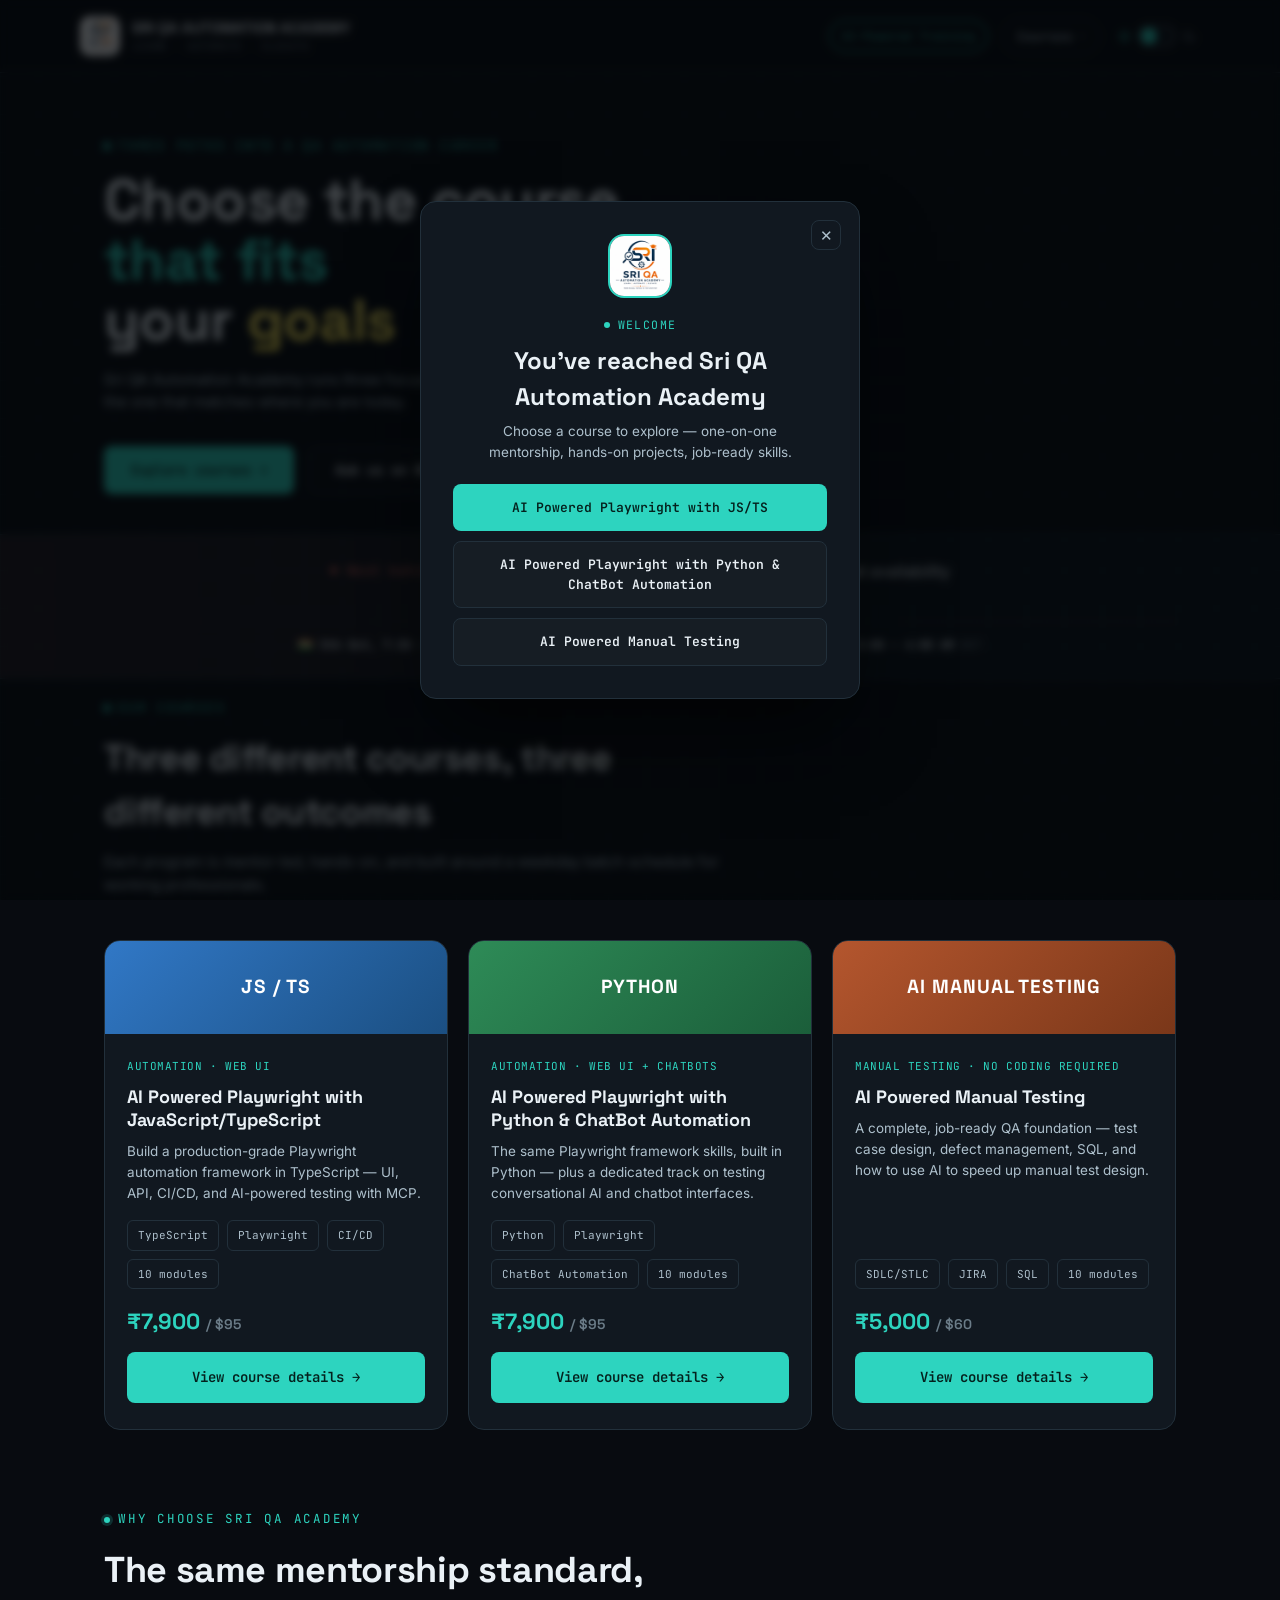
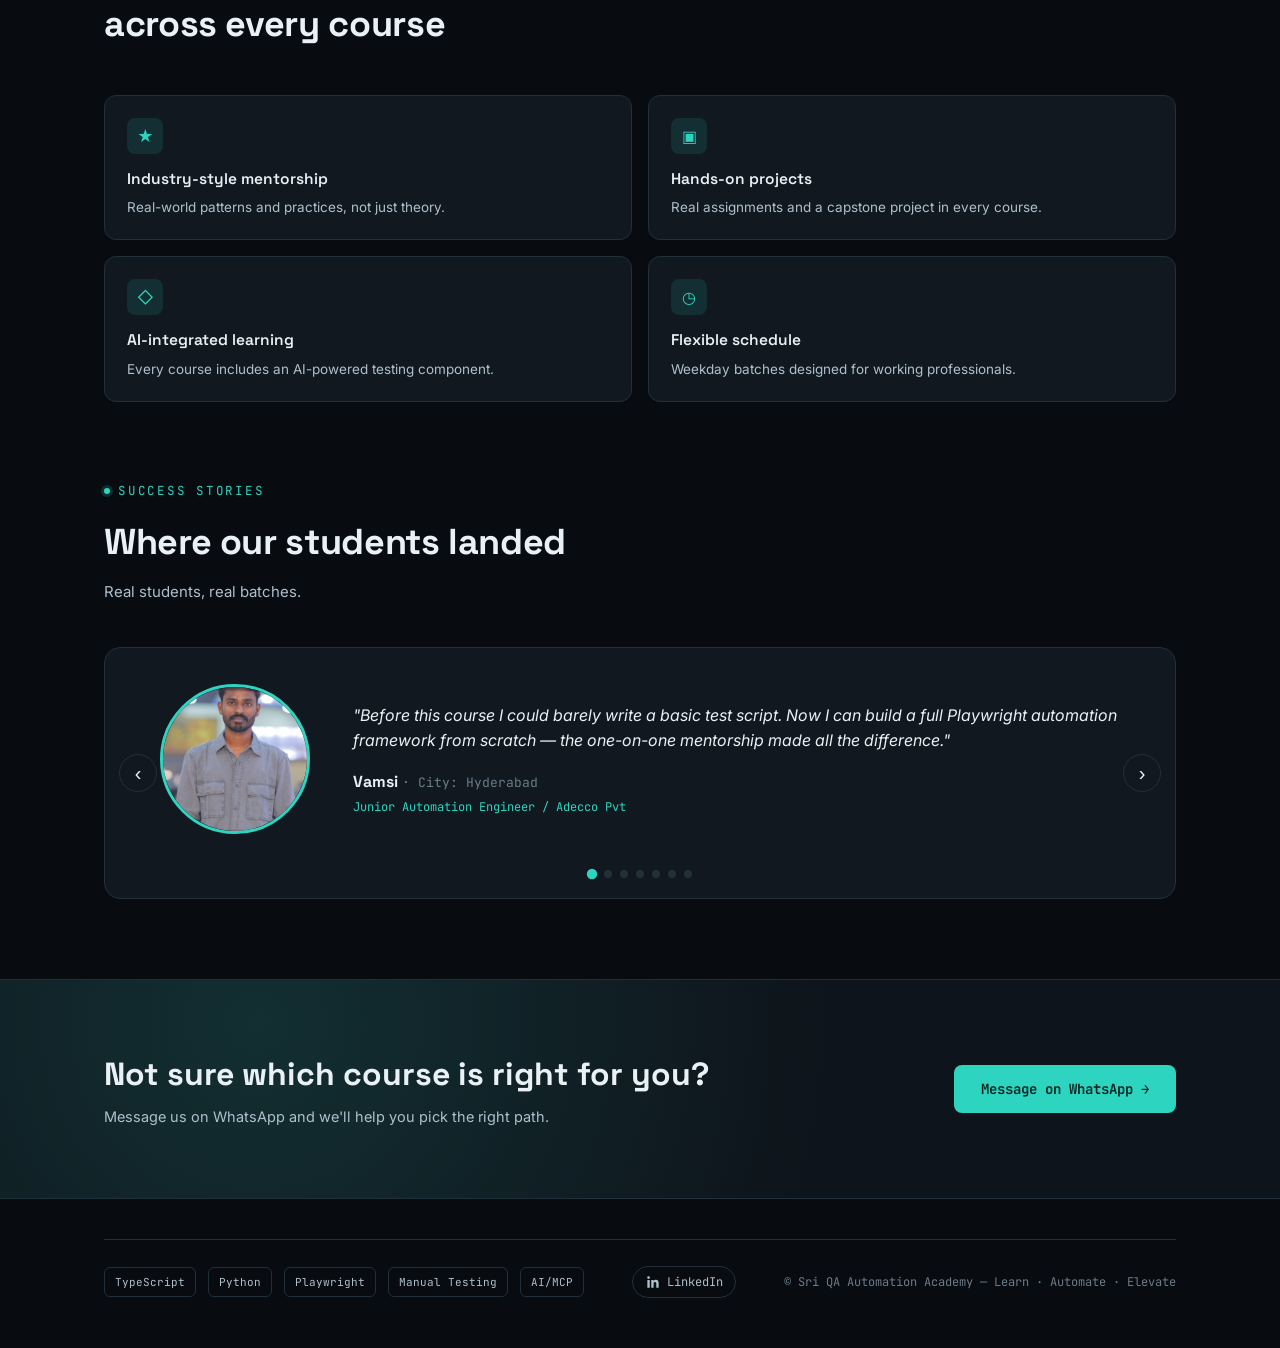
==== commit f685786d: "Update index.html" ====
--- a/index.html
+++ b/index.html
@@ -31,7 +31,7 @@
 <header>
   <nav class="nav wrap" style="max-width:1120px;padding-left:0;padding-right:0;">
     <div class="brand">
-      <img src="srilogonew.png" alt="Sri QA Automation Academy" class="brand-mark">
+      <img src="SRIQA.jpg" alt="Sri QA Automation Academy" class="brand-mark">
       <div>
         <div class="brand-name">SRI QA AUTOMATION ACADEMY</div>
         <div class="brand-tag">LEARN · AUTOMATE · ELEVATE</div>
@@ -216,7 +216,7 @@
         </div>
 
         <div class="carousel-slide">
-          <div class="story-photo"><img src="student.Ganesh.new.jpeg" alt="Student photo"></div>
+          <div class="story-photo"><img src="student.Ganesh.jpeg" alt="Student photo"></div>
           <div class="story-body">
             <p class="story-quote">"The mock interviews and resume feedback gave me the confidence to actually apply for QA roles. I finally felt ready to talk about automation in an interview."</p>
             <div class="story-name">Ganesh <span class="story-loc">· City: Hyderabad</span></div>
@@ -225,7 +225,7 @@
         </div>
 
          <div class="carousel-slide">
-          <div class="story-photo"><img src="Abhi.new.jpeg" alt="Student photo"></div>
+          <div class="story-photo"><img src="Abhi.jpeg" alt="Student photo"></div>
           <div class="story-body">
             <p class="story-quote">"I was switching careers from manual testing and honestly didn't know if I could pick up coding. Twelve — sorry, ten weeks later I was writing my own Playwright test suites from scratch"</p>
             <div class="story-name">Abhishake<span class="story-loc">· City: Hyderabad</span></div>
@@ -234,7 +234,7 @@
         </div>
 
         <div class="carousel-slide">
-          <div class="story-photo"><img src="sruthi-newpic.jpeg" alt="Student photo"></div>
+          <div class="story-photo"><img src="sruthi-new.jpeg" alt="Student photo"></div>
           <div class="story-body">
             <p class="story-quote">"Even though it's a batch, it never felt crowded. Every question I had during class got answered properly before we moved on."</p>
             <div class="story-name">Sruthi <span class="story-loc">· City: Khammam</span></div>
@@ -349,7 +349,7 @@
 <div class="modal-overlay" id="welcomeModal">
   <div class="modal-card welcome-card">
     <button class="modal-close" id="welcomeClose" aria-label="Close">✕</button>
-    <img src="srilogonew.png" alt="Sri QA Automation Academy" class="welcome-logo">
+    <img src="SRIQA.jpg" alt="Sri QA Automation Academy" class="welcome-logo">
     <div class="modal-eyebrow" style="justify-content:center;">Welcome</div>
     <h3>You've reached Sri QA Automation Academy</h3>
     <p class="modal-sub" style="text-align:center;">Choose a course to explore — one-on-one mentorship, hands-on projects, job-ready skills.</p>
